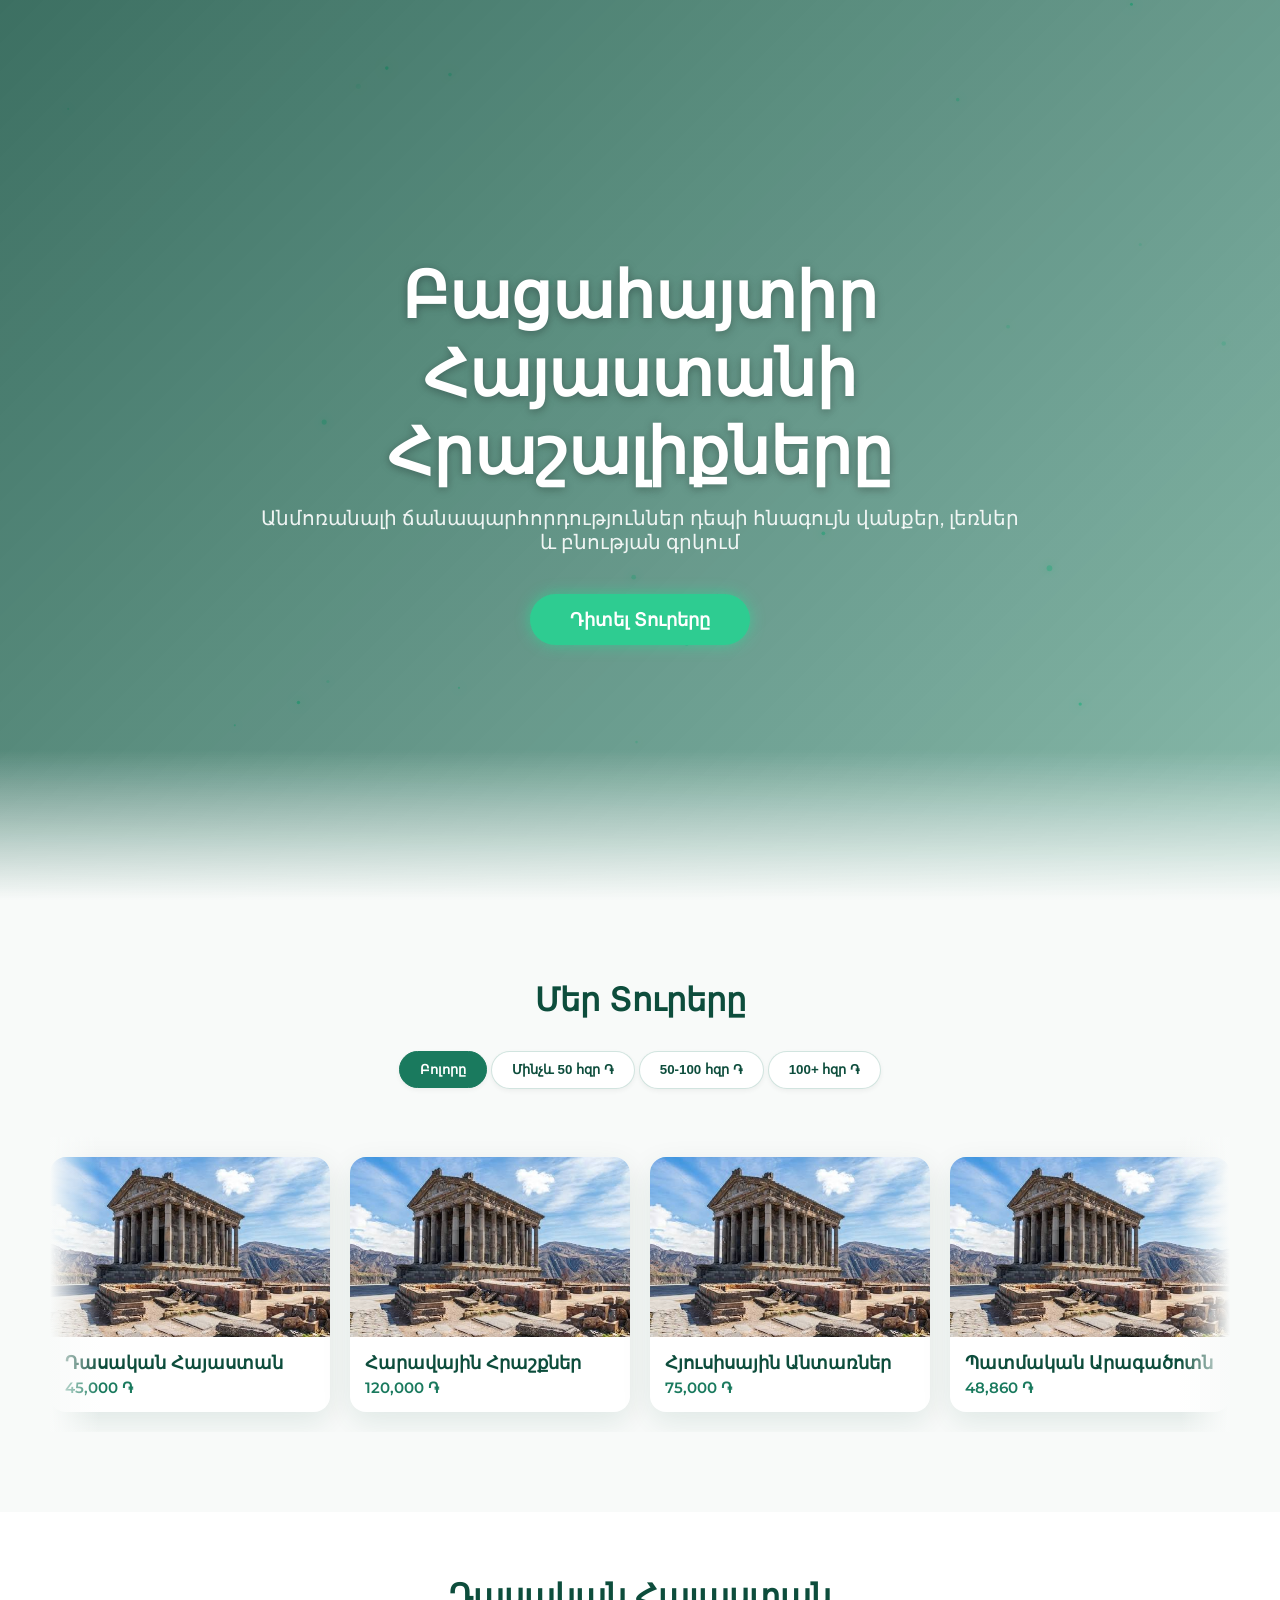
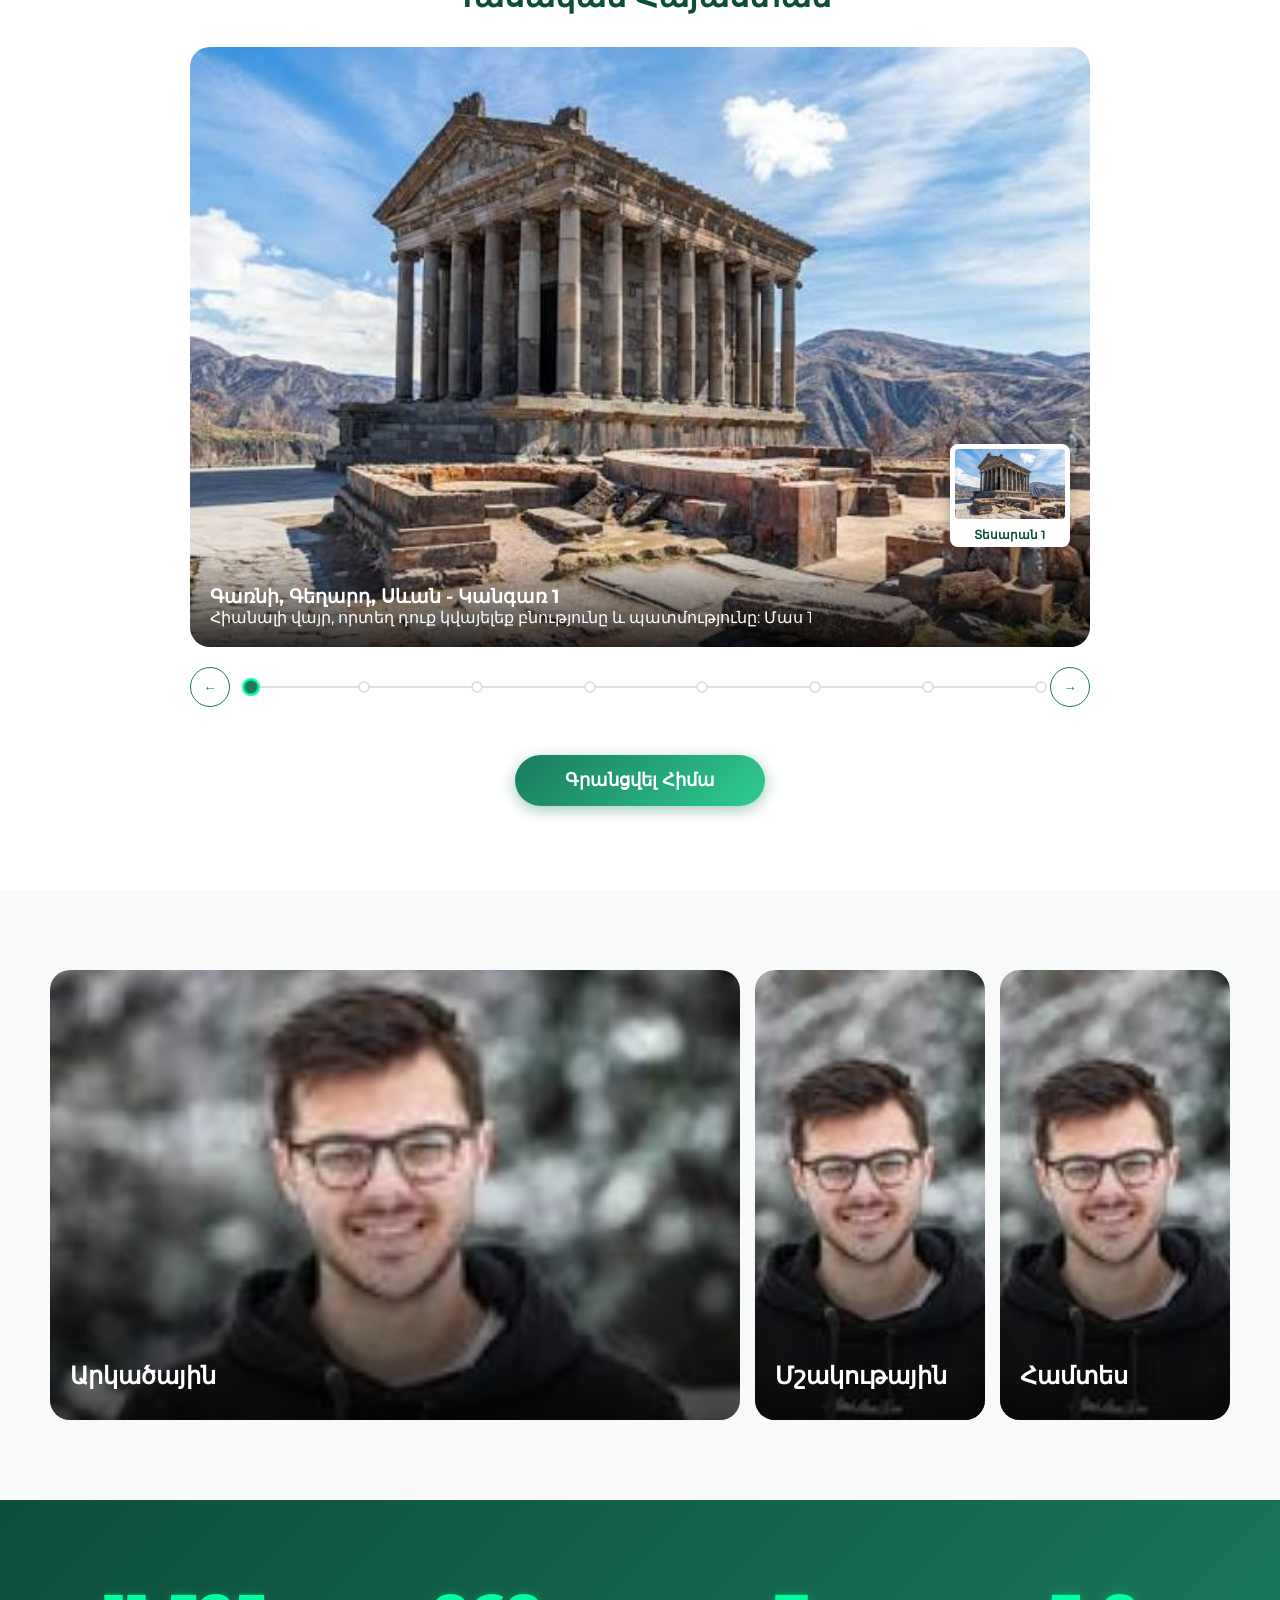
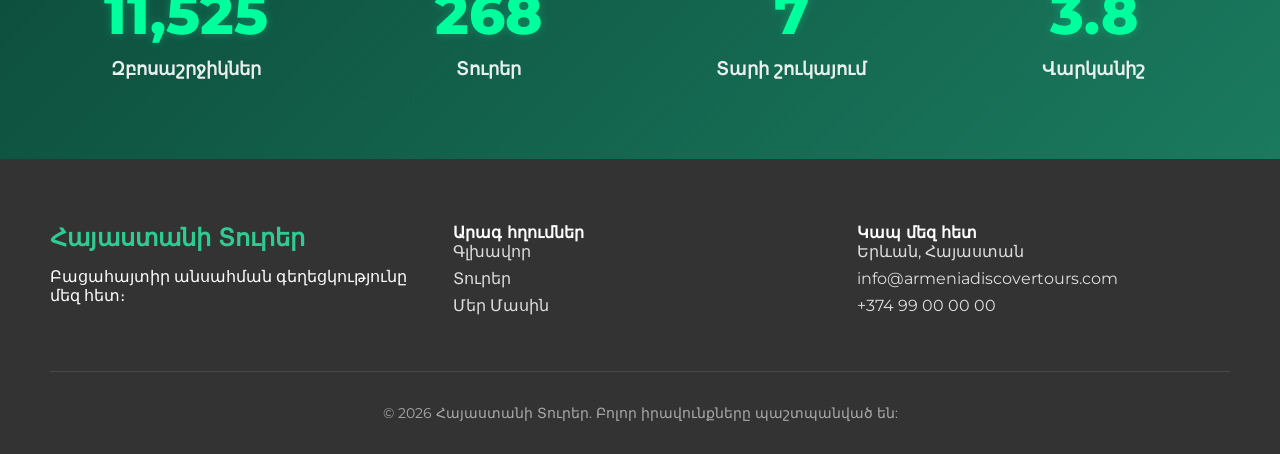
==== index.html @ be21fabe "initial project" ====
<!DOCTYPE html>
<html lang="hy">
<head>
    <meta charset="UTF-8">
    <meta name="viewport" content="width=device-width, initial-scale=1.0, maximum-scale=5.0">
    <title>Հայաստանի Տուրեր | Բացահայտիր Հայաստանը</title>
    <meta name="description" content="Լավագույն տուրերը Հայաստանում: Բացահայտեք պատմությունը, մշակույթը և բնությունը մեզ հետ:">
    <link rel="preconnect" href="https://fonts.googleapis.com">
    <link rel="preconnect" href="https://fonts.gstatic.com" crossorigin>
    <link href="https://fonts.googleapis.com/css2?family=Montserrat:wght@400;600;700;800&display=swap" rel="stylesheet">
    <link rel="stylesheet" href="style.css">
    <link rel="stylesheet" href="hero.css">
    <link rel="stylesheet" href="tours.css">
    <link rel="stylesheet" href="tour-details.css">
    <link rel="stylesheet" href="accordion.css">
    <link rel="stylesheet" href="achievements.css">
    <link rel="stylesheet" href="footer.css">
</head>
<body>
    <!-- Глобальный эффект частиц -->
    <canvas id="particles-canvas"></canvas>

    <!-- РАЗДЕЛ 1: Герой (Hero) -->
    <header class="hero" id="hero">
        <div class="hero-bg" style="background-image: url('https://images.unsplash.com/photo-1613328400494-b1eb21ab7911?q=80&w=2000&auto=format&fit=crop');"></div>
        <div class="hero-overlay"></div>
        <div class="hero-content">
            <h1 class="hero-title">Բացահայտիր Հայաստանի Հրաշալիքները</h1>
            <p class="hero-subtitle">Անմոռանալի ճանապարհորդություններ դեպի հնագույն վանքեր, լեռներ և բնության գրկում</p>
            <button class="cta-button">Դիտել Տուրերը</button>
        </div>
        <div class="hero-fade-bottom"></div>
    </header>

    <!-- РАЗДЕЛ 2: Карусель туров -->
    <section class="tours-section" id="tours-carousel">
        <div class="container">
            <h2 class="section-title">Մեր Տուրերը</h2>
            
            <!-- Фильтры -->
            <div class="filters-panel">
                <div class="filter-group" id="filter-price">
                    <button class="filter-chip active" data-filter="all">Բոլորը</button>
                    <button class="filter-chip" data-filter="low">Մինչև 50 հզր ֏</button>
                    <button class="filter-chip" data-filter="mid">50-100 հզր ֏</button>
                    <button class="filter-chip" data-filter="high">100+ հզր ֏</button>
                </div>
            </div>

            <!-- Карусель -->
            <div class="carousel-container">
                <div class="carousel-track" id="carousel-track">
                    <!-- Карточки будут добавлены через JS -->
                </div>
            </div>
        </div>
    </section>

    <!-- РАЗДЕЛ 3: Детали выбранного тура (Интерактивный маршрут) -->
    <section class="tour-details-section" id="tour-details">
        <div class="container">
            <h2 class="section-title" id="details-tour-title">Ընտրեք տուր</h2>
            <p class="details-placeholder">Ընտրեք որևէ տուր վերևի ցուցակից, որպեսզի տեսնեք դրա մանրամասները և երթուղին:</p>
            
            <div class="route-display">
                <!-- Большое изображение текущей точки -->
                <div class="route-image-container">
                    <img id="route-main-image" src="https://images.unsplash.com/photo-1470071459604-3b5ec3a7fe05?q=80&w=2000&auto=format&fit=crop" alt="Route Point">
                    <div class="route-info-overlay">
                        <h3 id="route-point-title">Ընտրեք տուր</h3>
                        <p id="route-point-desc">Տեսեք երթուղու մանրամասները ` ընտրությանց հետո:</p>
                    </div>
                    <!-- Миниатюра (опционально) -->
                    <div class="route-thumbnail" id="route-thumbnail" style="opacity: 0; pointer-events: none;">
                        <img id="route-thumb-img" src="" alt="Landmark">
                        <span id="route-thumb-title">Անվանում</span>
                    </div>
                </div>

                <!-- Управление и прогресс маршрута -->
                <div class="route-controls">
                    <button class="route-btn" id="route-prev" aria-label="Նախորդ">←</button>
                    
                    <div class="route-timeline" id="route-timeline">
                        <!-- Линия маршрута с точками будет сгенерирована через JS -->
                    </div>

                    <button class="route-btn" id="route-next" aria-label="Հաջորդ">→</button>
                </div>
            </div>

            <!-- Кнопка "Записаться" -->
            <div class="booking-container">
                <button class="booking-btn" id="booking-btn">Գրանցվել Հիմա</button>
                <div class="booking-options" id="booking-options">
                    <a href="#" class="social-btn telegram" id="btn-telegram" target="_blank" rel="noopener">Telegram</a>
                    <a href="#" class="social-btn whatsapp" id="btn-whatsapp" target="_blank" rel="noopener">WhatsApp</a>
                    <!-- Instagram just opens profile -->
                    <a href="https://instagram.com/armenia_tours_demo" class="social-btn instagram" id="btn-instagram" target="_blank" rel="noopener">Instagram</a>
                </div>
            </div>
        </div>
    </section>

    <!-- РАЗДЕЛ 4: Три вертикальные карточки -->
    <section class="vertical-cards-section">
        <div class="container">
           
            <div class="accordion-container">
                <div class="accordion-card active">
                    <div class="card-bg-1" ></div>
                    <div class="card-overlay"></div>
                    <div class="card-content">
                        <h3>Արկածային</h3>
                    </div>
                </div>
                <div class="accordion-card">
                    <div class="card-bg-2"  ></div>
                    <div class="card-overlay"></div>
                    <div class="card-content">
                        <h3>Մշակութային</h3>
                    </div>
                </div>
                <div class="accordion-card">
                    <div class="card-bg-3" ></div>
                    <div class="card-overlay"></div>
                    <div class="card-content">
                        <h3>Համտես</h3>
                    </div>
                </div>
            </div>
        </div>
    </section>

    <!-- РАЗДЕЛ 5: Достижения -->
    <section class="achievements-section" id="achievements">
        <div class="container">
            <div class="stats-grid">
                <div class="stat-item">
                    <div class="stat-number" data-target="15000">0</div>
                    <div class="stat-label">Զբոսաշրջիկներ</div>
                </div>
                <div class="stat-item">
                    <div class="stat-number" data-target="350">0</div>
                    <div class="stat-label">Տուրեր</div>
                </div>
                <div class="stat-item">
                    <div class="stat-number" data-target="10">0</div>
                    <div class="stat-label">Տարի շուկայում</div>
                </div>
                <div class="stat-item">
                    <div class="stat-number" data-target="5" data-decimal="1">0.0</div>
                    <div class="stat-label">Վարկանիշ</div>
                </div>
            </div>
        </div>
    </section>

    <!-- РАЗДЕЛ 6: Футер -->
    <footer class="footer">
        <div class="container">
            <div class="footer-content">
                <div class="footer-brand">
                    <h3>Հայաստանի Տուրեր</h3>
                    <p>Բացահայտիր անսահման գեղեցկությունը մեզ հետ։</p>
                </div>
                <div class="footer-links">
                    <h4>Արագ հղումներ</h4>
                    <ul>
                        <li><a href="#hero">Գլխավոր</a></li>
                        <li><a href="#tours-carousel">Տուրեր</a></li>
                        <li><a href="#achievements">Մեր Մասին</a></li>
                    </ul>
                </div>
                <div class="footer-contacts">
                    <h4>Կապ մեզ հետ</h4>
                    <p>Երևան, Հայաստան</p>
                    <p>info@armeniadiscovertours.com</p>
                    <p>+374 99 00 00 00</p>
                </div>
            </div>
            <div class="footer-bottom">
                <p>&copy; 2026 Հայաստանի Տուրեր. Բոլոր իրավունքները պաշտպանված են:</p>
            </div>
        </div>
    </footer>

    <!-- Скрипты -->
    <script src="particles.js"></script>
    <script type="module" src="main.js"></script>
</body>
</html>
---- style.css ----
﻿:root {
    --emerald-dark: #0d4d3c;
    --emerald-mid: #1a7a5e;
    --emerald-light: #2ecc91;
    --neon-green: #00ff9d;
    --text-main: #333333;
    --text-light: #ffffff;
    --bg-light: #f8faf9;
    --card-shadow: 0 10px 30px rgba(13, 77, 60, 0.1);
    --transition-smooth: 0.4s cubic-bezier(0.25, 1, 0.5, 1);
}

* {
    margin: 0;
    padding: 0;
    box-sizing: border-box;
}

html {
    scroll-behavior: smooth;
    font-size: 16px;
}

body {
    font-family: 'Montserrat', sans-serif;
    color: var(--text-main);
    background-color: var(--bg-light);
    overflow-x: hidden;
    position: relative;
}

#particles-canvas {
    position: fixed;
    top: 0;
    left: 0;
    width: 100vw;
    height: 100vh;
    z-index: 1;
    pointer-events: none;
}

.container {
    max-width: 1200px;
    margin: 0 auto;
    padding: 0 10px;
    position: relative;
    z-index: 2;
}

.section-title {
    font-size: 2rem;
    font-weight: 800;
    color: var(--emerald-dark);
    margin-bottom: 2rem;
    text-align: center;
}

@media (max-width: 768px) {
    html {
        font-size: 15px;
    }
}
---- hero.css ----
.hero {
    position: relative;
    height: 100vh;
    display: flex;
    align-items: center;
    justify-content: center;
    text-align: center;
    color: var(--text-light);
    overflow: hidden;
    z-index: 2;
}

.hero-bg {
    position: absolute;
    top: 0; left: 0; right: 0; bottom: 0;
    background-size: cover;
    background-position: center;
    z-index: -2;
    transform: scale(1.05);
}

.hero-overlay {
    position: absolute;
    top: 0; left: 0; right: 0; bottom: 0;
    background: linear-gradient(135deg, rgba(13, 77, 60, 0.8) 0%, rgba(26, 122, 94, 0.5) 100%);
    z-index: -1;
}

.hero-content {
    max-width: 800px;
    padding: 0 20px;
    z-index: 1;
}

.hero-title {
    font-size: clamp(2.5rem, 5vw, 4rem);
    font-weight: 800;
    margin-bottom: 1rem;
    text-shadow: 0 2px 10px rgba(0,0,0,0.3);
}

.hero-subtitle {
    font-size: clamp(1rem, 2vw, 1.25rem);
    margin-bottom: 2.5rem;
    font-weight: 400;
    opacity: 0.9;
}

.cta-button {
    background: var(--emerald-light);
    color: #fff;
    border: none;
    padding: 15px 40px;
    font-size: 1.1rem;
    font-weight: 700;
    border-radius: 30px;
    cursor: pointer;
    box-shadow: 0 0 15px rgba(0, 255, 157, 0.4);
    transition: var(--transition-smooth);
    font-family: inherit;
}

.cta-button:hover {
    transform: translateY(-3px);
    box-shadow: 0 0 25px rgba(0, 255, 157, 0.6);
    background: var(--neon-green);
    color: var(--emerald-dark);
}

.hero-fade-bottom {
    position: absolute;
    bottom: 0; left: 0; right: 0;
    height: 150px;
    background: linear-gradient(to top, var(--bg-light) 0%, transparent 100%);
    z-index: 0;
}

@media (max-width: 768px) {
    .hero-title {
        font-size: 2.2rem;
    }
}
---- tours.css ----
.tours-section {
    padding: 5rem 0;
    background: var(--bg-light);
    position: relative;
    z-index: 2;
}

.filters-panel {
    display: flex;
    justify-content: center;
    margin-bottom: 3rem;
    flex-wrap: wrap;
    gap: 10px;
}

.filter-chip {
    padding: 10px 20px;
    background: #fff;
    border: 1px solid rgba(26, 122, 94, 0.2);
    border-radius: 25px;
    color: var(--emerald-dark);
    font-weight: 600;
    cursor: pointer;
    transition: var(--transition-smooth);
    box-shadow: 0 2px 5px rgba(0,0,0,0.05);
}

.filter-chip.active,
.filter-chip:hover {
    background: var(--emerald-mid);
    color: #fff;
    border-color: var(--emerald-mid);
}

.carousel-container {
    width: 100%;
    overflow: hidden;
    padding: 20px 0;
    position: relative;
}

.carousel-container::before,
.carousel-container::after {
    content: '';
    position: absolute;
    top: 0; bottom: 0;
    width: 50px;
    z-index: 2;
    pointer-events: none;
}

.carousel-container::before {
    left: 0;
    background: linear-gradient(to right, var(--bg-light) 0%, transparent 100%);
}

.carousel-container::after {
    right: 0;
    background: linear-gradient(to left, var(--bg-light) 0%, transparent 100%);
}

.carousel-track {
    display: flex;
    gap: 20px;
    will-change: transform;
}

.tour-card {
    flex: 0 0 280px;
    background: #fff;
    border-radius: 16px;
    overflow: hidden;
    cursor: pointer;
    transition: var(--transition-smooth);
    box-shadow: var(--card-shadow);
    transform: translateY(0);
}

.tour-card:hover {
    transform: translateY(-8px);
}

.tour-card-img {
    height: 180px;
    background-size: cover;
    background-position: center;
}

.tour-card-content {
    padding: 15px;
}

.tour-card-title {
    font-size: 1.1rem;
    font-weight: 700;
    color: var(--emerald-dark);
    margin-bottom: 5px;
}

.tour-card-price {
    color: var(--emerald-mid);
    font-weight: 600;
    font-size: 0.95rem;
}
---- tour-details.css ----
.tour-details-section {
    padding: 4rem 0;
    background: #fff;
    position: relative;
    z-index: 2;
}

.tour-details-empty {
    padding: 4rem 0;
    text-align: center;
    color: var(--emerald-dark);
}

.details-placeholder {
    font-size: 1.05rem;
    opacity: 0.85;
    max-width: 650px;
    margin: 0 auto;
    line-height: 1.8;
}

.close-details-btn {
    position: absolute;
    top: 20px;
    right: 20px;
    background: rgba(0,0,0,0.05);
    border: none;
    width: 40px; height: 40px;
    border-radius: 50%;
    font-size: 1.2rem;
    cursor: pointer;
    transition: var(--transition-smooth);
    color: var(--emerald-dark);
    z-index: 10;
}

.close-details-btn:hover {
    background: rgba(0,0,0,0.1);
}

.route-display {
    max-width: 900px;
    margin: 0 auto;
    position: relative;
}

.route-image-container {
    position: relative;
    width: 100%;
    height: 600px;
    border-radius: 20px;
    overflow: hidden;
    background: #ddd;
    margin-bottom: 20px;
}

#route-main-image {
    width: 100%;
    height: 100%;
    object-fit: cover;
    transition: opacity 0.5s ease;
}

.route-info-overlay {
    position: absolute;
    bottom: 0; left: 0; right: 0;
    padding: 30px 20px 20px;
    background: linear-gradient(to top, rgba(0,0,0,0.8) 0%, transparent 100%);
    color: #fff;
}

.route-thumbnail {
    position: absolute;
    right: 20px; bottom: 100px;
    width: 120px;
    background: #fff;
    border-radius: 8px;
    padding: 5px;
    box-shadow: 0 5px 15px rgba(0,0,0,0.3);
    transition: opacity 0.5s ease;
}

.route-thumbnail img {
    width: 100%;
    height: 70px;
    object-fit: cover;
    border-radius: 4px;
    margin-bottom: 4px;
}

.route-thumbnail span {
    display: block;
    font-size: 0.75rem;
    color: var(--emerald-dark);
    font-weight: 600;
    text-align: center;
}

.route-controls {
    display: flex;
    align-items: center;
    gap: 15px;
    margin-top: 1rem;
}

.route-btn {
    width: 40px; height: 40px;
    border-radius: 50%;
    border: 1px solid var(--emerald-mid);
    background: #fff;
    color: var(--emerald-mid);
    cursor: pointer;
    transition: var(--transition-smooth);
    display: flex;
    align-items: center;
    justify-content: center;
    flex-shrink: 0;
}

.route-btn:hover {
    background: var(--emerald-mid);
    color: #fff;
}

.route-timeline {
    flex-grow: 1;
    position: relative;
    height: 40px;
    display: flex;
    align-items: center;
    justify-content: space-between;
}

.timeline-line {
    position: absolute;
    top: 50%; left: 0; right: 0;
    height: 2px;
    background: #e0e0e0;
    transform: translateY(-50%);
    z-index: 1;
}

.timeline-progress {
    position: absolute;
    top: 50%; left: 0;
    height: 2px;
    background: var(--emerald-mid);
    transform: translateY(-50%);
    z-index: 2;
    transition: width 0.3s ease;
    width: 0%;
}

.timeline-dot {
    position: relative;
    width: 12px; height: 12px;
    background: #fff;
    border: 2px solid #e0e0e0;
    border-radius: 50%;
    z-index: 3;
    cursor: pointer;
    transition: var(--transition-smooth);
}

.timeline-dot.active {
    border-color: var(--emerald-mid);
    background: var(--emerald-mid);
    transform: scale(1.3);
}

.timeline-dot-timer {
    position: absolute;
    top: -2px; left: -2px; right: -2px; bottom: -2px;
    border-radius: 50%;
    border: 2px solid var(--neon-green);
    opacity: 0;
    transform: scale(1.5);
    transition: opacity 0.2s;
}

.timeline-dot.active .timeline-dot-timer {
    opacity: 1;
}

.booking-container {
    margin-top: 3rem;
    text-align: center;
}

.booking-btn {
    background: linear-gradient(135deg, var(--emerald-mid), var(--emerald-light));
    color: #fff;
    border: none;
    padding: 15px 50px;
    font-size: 1.1rem;
    font-weight: 700;
    border-radius: 30px;
    cursor: pointer;
    box-shadow: 0 4px 15px rgba(26, 122, 94, 0.4);
    transition: transform 0.3s, box-shadow 0.3s;
}

.booking-btn:hover {
    transform: scale(1.05);
}

.booking-options {
    display: flex;
    justify-content: center;
    gap: 15px;
    margin-top: 20px;
    overflow: hidden;
    max-height: 0;
    opacity: 0;
    transition: max-height 0.5s ease, opacity 0.5s ease, margin-top 0.5s ease;
}

.booking-options.expanded {
    max-height: 100px;
    opacity: 1;
}

.social-btn {
    text-decoration: none;
    padding: 10px 20px;
    border-radius: 20px;
    color: #fff;
    font-weight: 600;
    font-size: 0.9rem;
    transition: transform 0.3s;
}

.social-btn:hover {
    transform: translateY(-3px);
}

.telegram { background: #0088cc; }
.whatsapp { background: #25D366; }
.instagram { background: #C13584; }

@media (max-width: 768px) {
    .route-image-container {
        height: 400px;
    }

    .timeline-dot {
        width: 8px;
        height: 8px;
    }
}
---- accordion.css ----
.vertical-cards-section {
    padding: 5rem 0;
    background: var(--bg-light);
    position: relative;
    z-index: 2;
}

.accordion-container {
    display: flex;
    height: 450px;
    gap: 15px;
}

.accordion-card {
    flex: 1;
    position: relative;
    border-radius: 20px;
    overflow: hidden;
    cursor: pointer;
    transition: flex 0.6s cubic-bezier(0.25, 1, 0.5, 1);
}

.accordion-card.active {
    flex: 3;
}

.card-bg-1,
.card-bg-2,
.card-bg-3 {
    position: absolute;
    top: 0; left: 0; right: 0; bottom: 0;
    background-size: cover;
    background-position: center;
    transition: transform 0.6s;
}

.card-bg-1 {
    background-image: url('download.jpg');
}

.card-bg-2 {
    background-image: url('download.jpg');
}

.card-bg-3 {
    background-image: url('download.jpg');
}

.accordion-card:hover .card-bg-1,
.accordion-card:hover .card-bg-2,
.accordion-card:hover .card-bg-3 {
    transform: scale(1.05);
}

.card-overlay {
    position: absolute;
    top: 0; left: 0; right: 0; bottom: 0;
    background: linear-gradient(to top, rgba(0,0,0,0.7) 0%, transparent 60%);
}

.card-content {
    position: absolute;
    bottom: 30px;
    left: 20px;
    color: #fff;
}

.card-content h3 {
    font-size: 1.5rem;
    margin: 0;
    white-space: nowrap;
}

@media (max-width: 768px) {
    .accordion-container {
        flex-direction: column;
        height: 600px;
    }

    .accordion-card {
        flex: 1;
        width: 100%;
    }
}
---- achievements.css ----
.achievements-section {
    padding: 5rem 0;
    background: linear-gradient(135deg, var(--emerald-dark) 0%, var(--emerald-mid) 100%);
    color: #fff;
    position: relative;
    z-index: 2;
}

.stats-grid {
    display: grid;
    grid-template-columns: repeat(auto-fit, minmax(200px, 1fr));
    gap: 30px;
    text-align: center;
}

.stat-number {
    font-size: 3.5rem;
    font-weight: 800;
    color: var(--neon-green);
    margin-bottom: 10px;
    text-shadow: 0 0 10px rgba(0,255,157,0.3);
}

.stat-label {
    font-size: 1.1rem;
    font-weight: 600;
    opacity: 0.9;
}

@media (max-width: 768px) {
    .stats-grid {
        grid-template-columns: 1fr 1fr;
    }
}
---- footer.css ----
.footer {
    background: var(--text-main);
    color: #fff;
    padding: 4rem 0 2rem;
    position: relative;
    z-index: 2;
}

.footer-content {
    display: grid;
    grid-template-columns: repeat(auto-fit, minmax(250px, 1fr));
    gap: 30px;
    margin-bottom: 3rem;
}

.footer-brand h3 {
    color: var(--emerald-light);
    font-size: 1.5rem;
    margin-bottom: 15px;
}

.footer-links ul {
    list-style: none;
}

.footer-links a {
    color: #ddd;
    text-decoration: none;
    transition: color 0.3s;
    display: inline-block;
    margin-bottom: 8px;
}

.footer-links a:hover {
    color: var(--neon-green);
}

.footer-contacts p {
    color: #ddd;
    margin-bottom: 8px;
}

.footer-bottom {
    text-align: center;
    padding-top: 2rem;
    border-top: 1px solid rgba(255,255,255,0.1);
    font-size: 0.9rem;
    color: #aaa;
}

@media (max-width: 768px) {
    .footer-content {
        grid-template-columns: 1fr;
    }
}
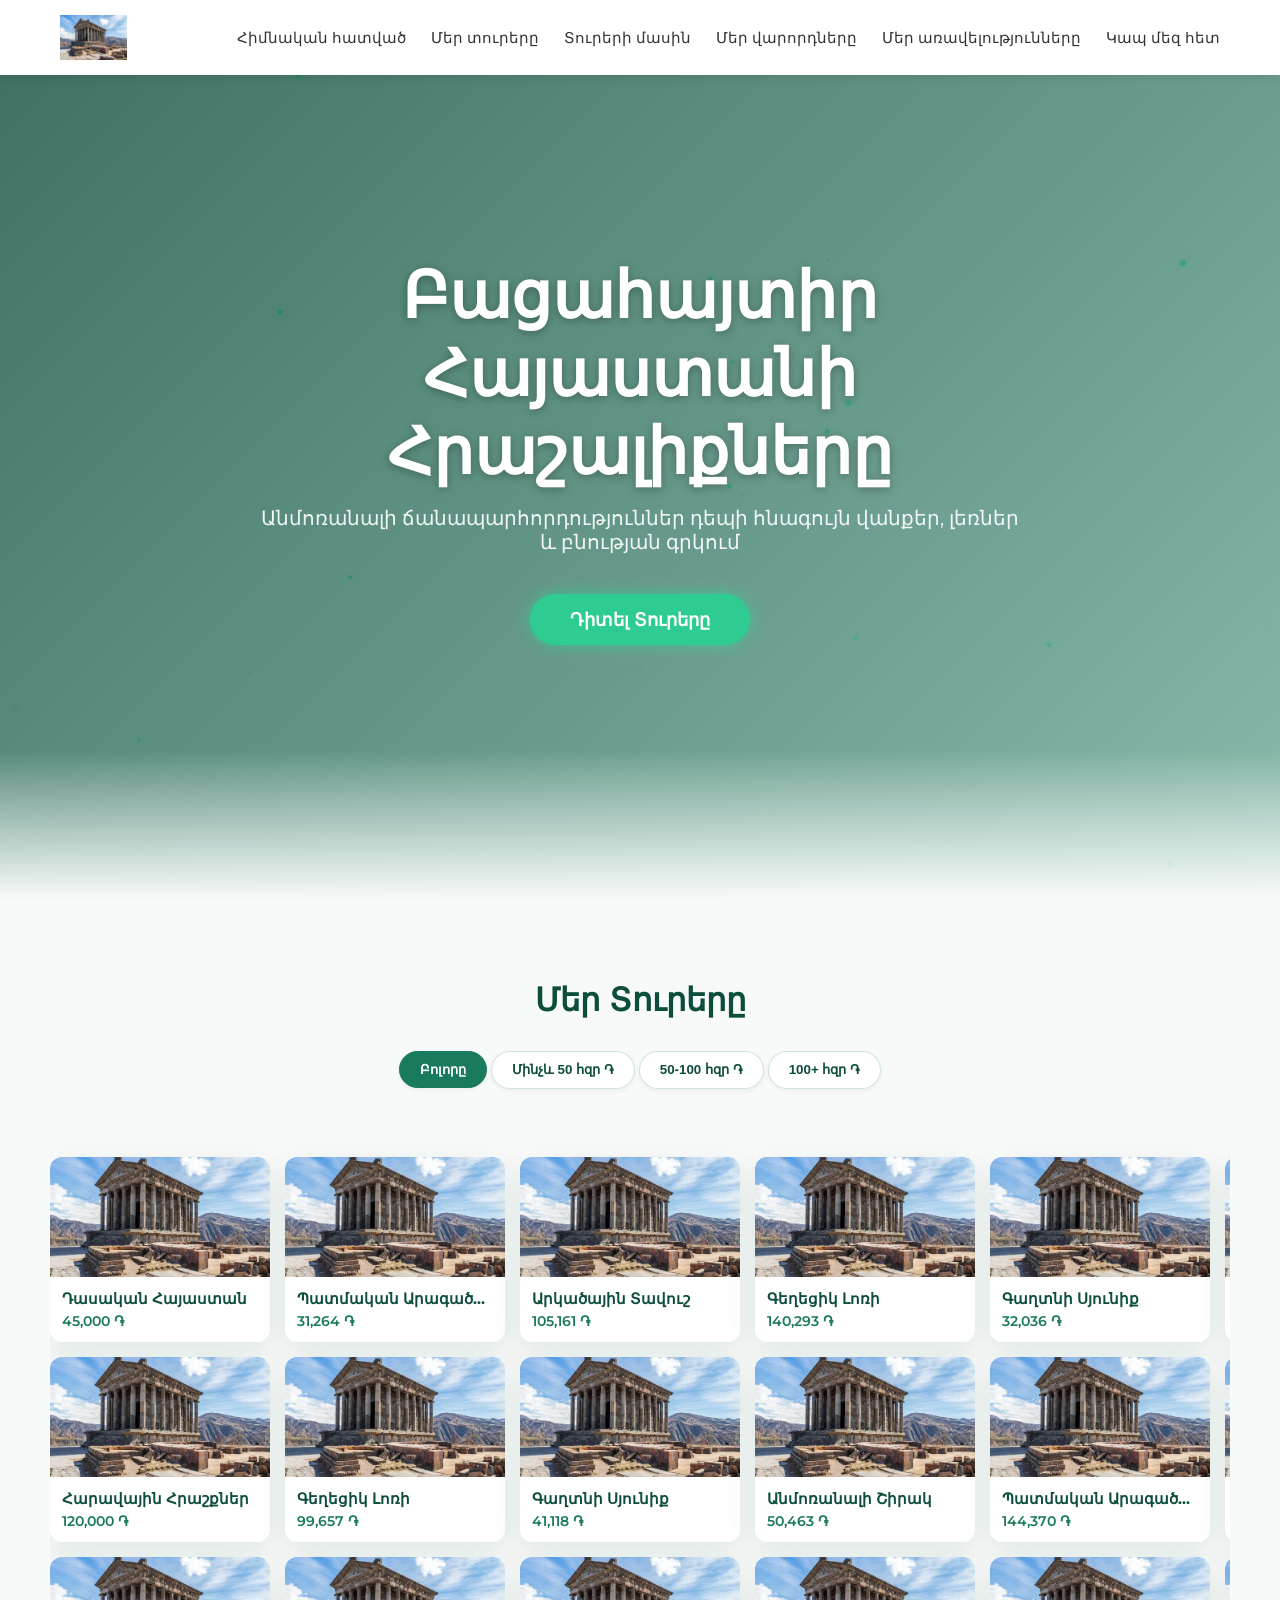
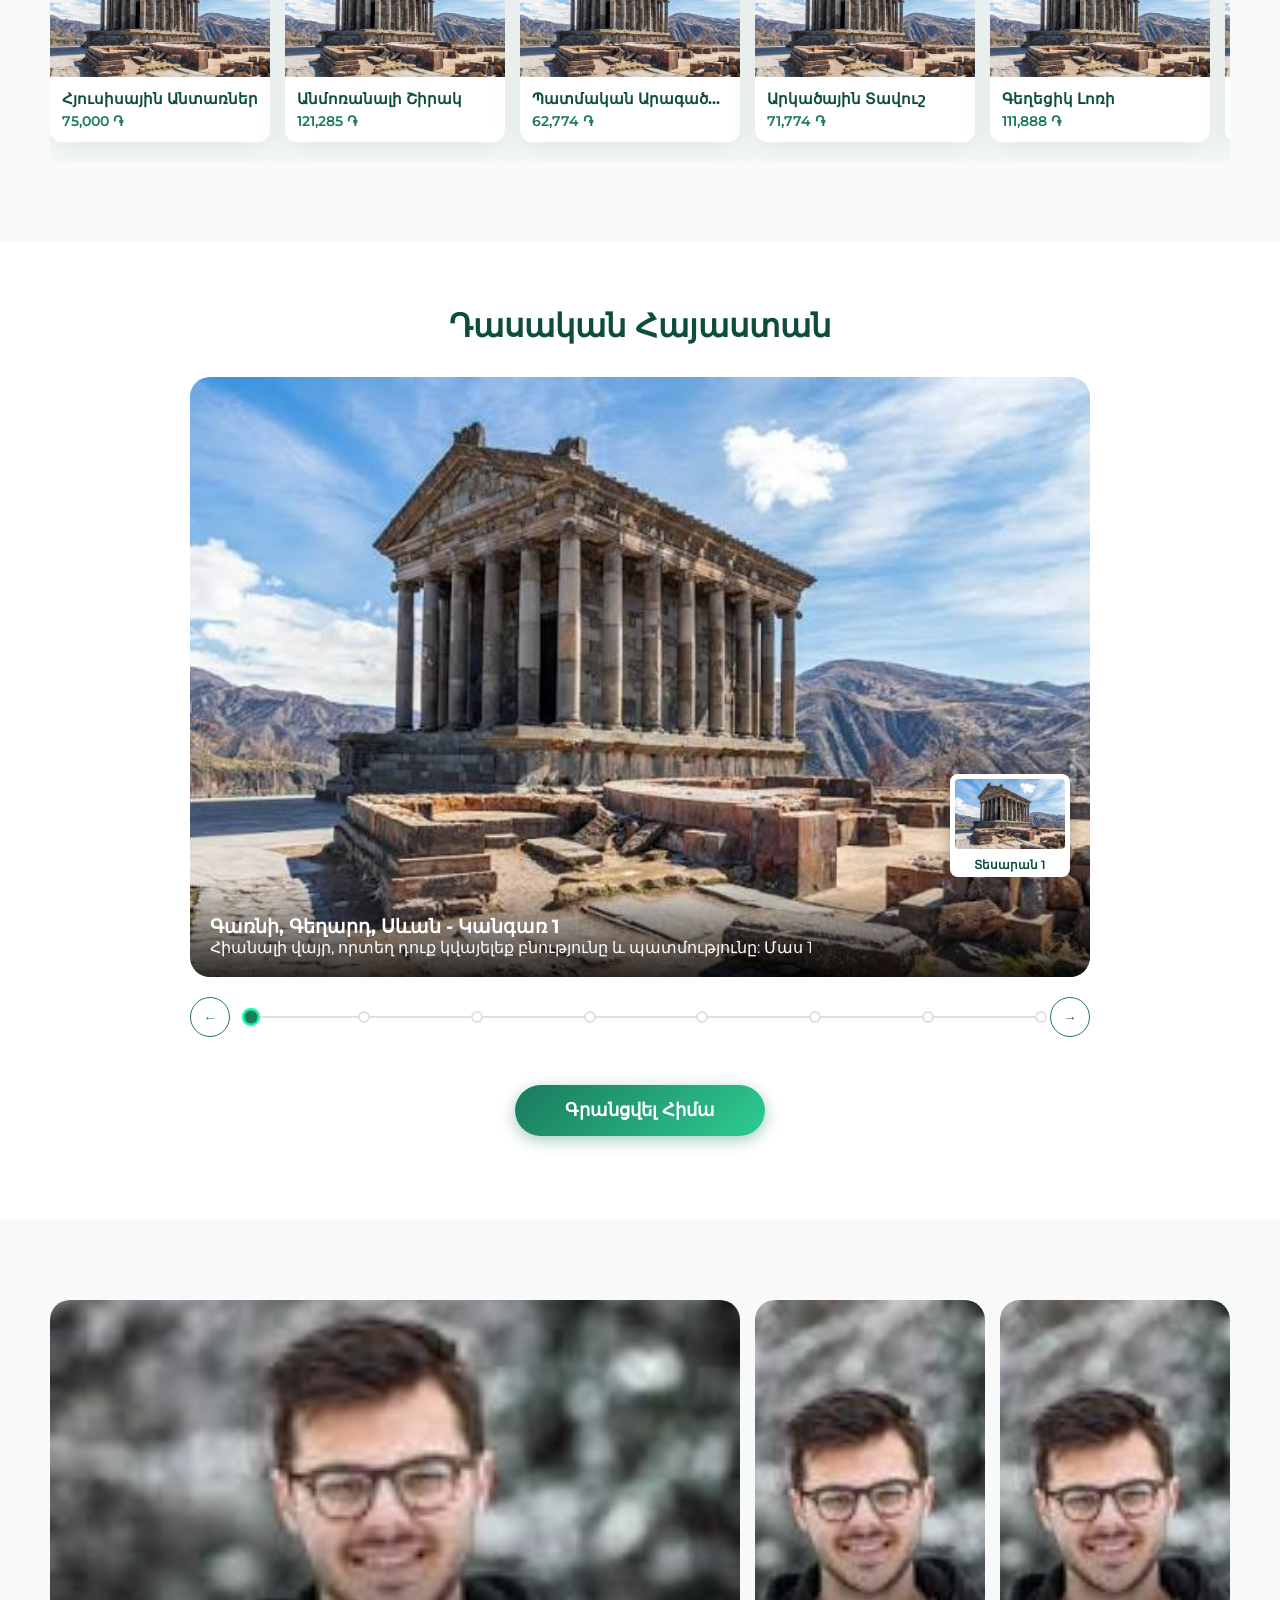
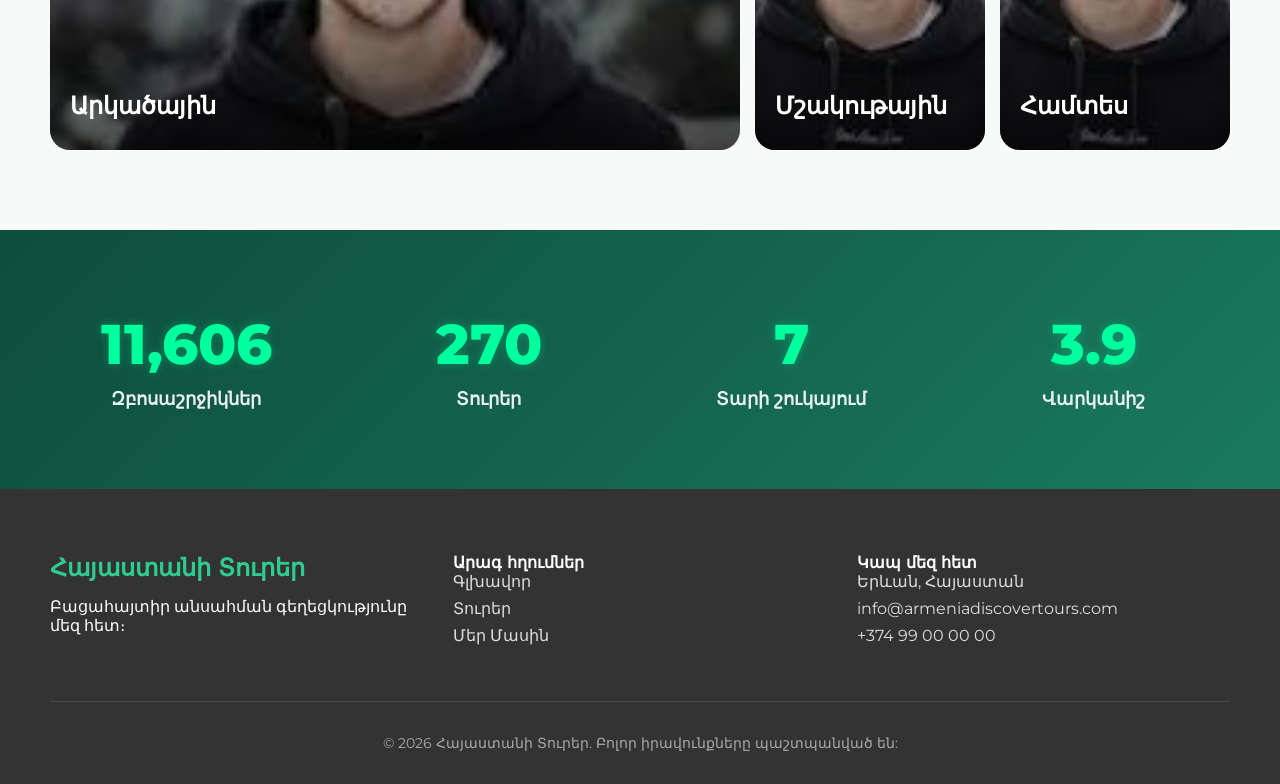
==== commit 871473ab: "Navbar added" ====
--- a/index.html
+++ b/index.html
@@ -1,10 +1,12 @@
 <!DOCTYPE html>
 <html lang="hy">
+
 <head>
     <meta charset="UTF-8">
     <meta name="viewport" content="width=device-width, initial-scale=1.0, maximum-scale=5.0">
     <title>Հայաստանի Տուրեր | Բացահայտիր Հայաստանը</title>
-    <meta name="description" content="Լավագույն տուրերը Հայաստանում: Բացահայտեք պատմությունը, մշակույթը և բնությունը մեզ հետ:">
+    <meta name="description"
+        content="Լավագույն տուրերը Հայաստանում: Բացահայտեք պատմությունը, մշակույթը և բնությունը մեզ հետ:">
     <link rel="preconnect" href="https://fonts.googleapis.com">
     <link rel="preconnect" href="https://fonts.gstatic.com" crossorigin>
     <link href="https://fonts.googleapis.com/css2?family=Montserrat:wght@400;600;700;800&display=swap" rel="stylesheet">
@@ -16,13 +18,46 @@
     <link rel="stylesheet" href="achievements.css">
     <link rel="stylesheet" href="footer.css">
 </head>
+
 <body>
     <!-- Глобальный эффект частиц -->
     <canvas id="particles-canvas"></canvas>
+    <!-- ================== ՊՐՈՖԵՍԻՈՆԱԼ ՆԱՎԲԱՐԻ ՍԿԻԶԲ ================== -->
+    <header class="main-header">
+        <nav class="navbar">
+            <!-- Ձախ կողմի լոգոն -->
+            <div class="nav-logo">
+                <a href="#">
+                    <img src="images.jpg" alt="Logo" class="logo-img">
+                </a>
+            </div>
+
+            <!-- Աջ կողմի մենյուն (Այստեղ ID-ները հարմարեցված են ձեր սեկցիաներին) -->
+            <ul class="nav-links">
+                <li><a href="#hero">Հիմնական հատված</a></li>
+                <li><a href="#tours-carousel">Մեր տուրերը</a></li>
+                <li><a href="#tour-details">Տուրերի մասին</a></li>
+                <li><a href="#drivers">Մեր վարորդները</a></li>
+                <li><a href="#achievements">Մեր առավելությունները</a></li>
+                <li><a href="#footer">Կապ մեզ հետ</a></li>
+            </ul>
+
+            <!-- Հեռախոսի Բուրգեր Մենյու -->
+            <div class="burger-menu" id="burger-toggle">
+                <span class="line"></span>
+                <span class="line"></span>
+                <span class="line"></span>
+            </div>
+        </nav>
+    </header>
+    <!-- ================== ՊՐՈՖԵՍԻՈՆԱԼ ՆԱՎԲԱՐԻ ՎԵՐՋ ================== -->
+
 
     <!-- РАЗДЕЛ 1: Герой (Hero) -->
     <header class="hero" id="hero">
-        <div class="hero-bg" style="background-image: url('https://images.unsplash.com/photo-1613328400494-b1eb21ab7911?q=80&w=2000&auto=format&fit=crop');"></div>
+        <div class="hero-bg"
+            style="background-image: url('https://images.unsplash.com/photo-1613328400494-b1eb21ab7911?q=80&w=2000&auto=format&fit=crop');">
+        </div>
         <div class="hero-overlay"></div>
         <div class="hero-content">
             <h1 class="hero-title">Բացահայտիր Հայաստանի Հրաշալիքները</h1>
@@ -36,7 +71,7 @@
     <section class="tours-section" id="tours-carousel">
         <div class="container">
             <h2 class="section-title">Մեր Տուրերը</h2>
-            
+
             <!-- Фильтры -->
             <div class="filters-panel">
                 <div class="filter-group" id="filter-price">
@@ -60,12 +95,15 @@
     <section class="tour-details-section" id="tour-details">
         <div class="container">
             <h2 class="section-title" id="details-tour-title">Ընտրեք տուր</h2>
-            <p class="details-placeholder">Ընտրեք որևէ տուր վերևի ցուցակից, որպեսզի տեսնեք դրա մանրամասները և երթուղին:</p>
-            
+            <p class="details-placeholder">Ընտրեք որևէ տուր վերևի ցուցակից, որպեսզի տեսնեք դրա մանրամասները և երթուղին:
+            </p>
+
             <div class="route-display">
                 <!-- Большое изображение текущей точки -->
                 <div class="route-image-container">
-                    <img id="route-main-image" src="https://images.unsplash.com/photo-1470071459604-3b5ec3a7fe05?q=80&w=2000&auto=format&fit=crop" alt="Route Point">
+                    <img id="route-main-image"
+                        src="https://images.unsplash.com/photo-1470071459604-3b5ec3a7fe05?q=80&w=2000&auto=format&fit=crop"
+                        alt="Route Point">
                     <div class="route-info-overlay">
                         <h3 id="route-point-title">Ընտրեք տուր</h3>
                         <p id="route-point-desc">Տեսեք երթուղու մանրամասները ` ընտրությանց հետո:</p>
@@ -80,7 +118,7 @@
                 <!-- Управление и прогресс маршрута -->
                 <div class="route-controls">
                     <button class="route-btn" id="route-prev" aria-label="Նախորդ">←</button>
-                    
+
                     <div class="route-timeline" id="route-timeline">
                         <!-- Линия маршрута с точками будет сгенерирована через JS -->
                     </div>
@@ -93,36 +131,39 @@
             <div class="booking-container">
                 <button class="booking-btn" id="booking-btn">Գրանցվել Հիմա</button>
                 <div class="booking-options" id="booking-options">
-                    <a href="#" class="social-btn telegram" id="btn-telegram" target="_blank" rel="noopener">Telegram</a>
-                    <a href="#" class="social-btn whatsapp" id="btn-whatsapp" target="_blank" rel="noopener">WhatsApp</a>
+                    <a href="#" class="social-btn telegram" id="btn-telegram" target="_blank"
+                        rel="noopener">Telegram</a>
+                    <a href="#" class="social-btn whatsapp" id="btn-whatsapp" target="_blank"
+                        rel="noopener">WhatsApp</a>
                     <!-- Instagram just opens profile -->
-                    <a href="https://instagram.com/armenia_tours_demo" class="social-btn instagram" id="btn-instagram" target="_blank" rel="noopener">Instagram</a>
+                    <a href="https://instagram.com/armenia_tours_demo" class="social-btn instagram" id="btn-instagram"
+                        target="_blank" rel="noopener">Instagram</a>
                 </div>
             </div>
         </div>
     </section>
 
     <!-- РАЗДЕЛ 4: Три вертикальные карточки -->
-    <section class="vertical-cards-section">
-        <div class="container">
-           
+    <section class="vertical-cards-section" id="drivers">
+        <div class="container">
+
             <div class="accordion-container">
                 <div class="accordion-card active">
-                    <div class="card-bg-1" ></div>
+                    <div class="card-bg-1"></div>
                     <div class="card-overlay"></div>
                     <div class="card-content">
                         <h3>Արկածային</h3>
                     </div>
                 </div>
                 <div class="accordion-card">
-                    <div class="card-bg-2"  ></div>
+                    <div class="card-bg-2"></div>
                     <div class="card-overlay"></div>
                     <div class="card-content">
                         <h3>Մշակութային</h3>
                     </div>
                 </div>
                 <div class="accordion-card">
-                    <div class="card-bg-3" ></div>
+                    <div class="card-bg-3"></div>
                     <div class="card-overlay"></div>
                     <div class="card-content">
                         <h3>Համտես</h3>
@@ -157,7 +198,7 @@
     </section>
 
     <!-- РАЗДЕЛ 6: Футер -->
-    <footer class="footer">
+    <footer class="footer" id="footer">
         <div class="container">
             <div class="footer-content">
                 <div class="footer-brand">
@@ -189,4 +230,5 @@
     <script src="particles.js"></script>
     <script type="module" src="main.js"></script>
 </body>
-</html>
+
+</html>
--- a/style.css
+++ b/style.css
@@ -55,8 +55,122 @@
     text-align: center;
 }
 
+/* ================== ՆԱՎԲԱՐԻ ՈՃԵՐ ================== */
+html {
+    scroll-behavior: smooth;
+    /* Ապահովում է էջի սահուն իջնելը սեկցիաների վրա սեղմելիս */
+}
+
+.main-header {
+    position: fixed;
+    top: 0;
+    left: 0;
+    width: 100%;
+    background-color: #ffffff;
+    box-shadow: 0 2px 10px rgba(0, 0, 0, 0.1);
+    z-index: 1000;
+}
+
+.navbar {
+    display: flex;
+    justify-content: space-between;
+    /* Լոգոն ձախում, հղումները` աջում */
+    align-items: center;
+    max-width: 1200px;
+    margin: 0 auto;
+    padding: 15px 20px;
+}
+
+.logo-img {
+    height: 45px;
+    width: auto;
+    display: block;
+}
+
+.nav-links {
+    display: flex;
+    list-style: none;
+    gap: 25px;
+}
+
+.nav-links a {
+    text-decoration: none;
+    color: #333333;
+    font-weight: 500;
+    font-size: 15px;
+    transition: color 0.3s ease;
+}
+
+.nav-links a:hover {
+    color: #007bff;
+    /* Մկնիկը վրան տանելիս կապույտ երանգ (կարող եք փոխել) */
+}
+
+.burger-menu {
+    display: none;
+    cursor: pointer;
+    flex-direction: column;
+    gap: 6px;
+}
+
+.burger-menu .line {
+    width: 28px;
+    height: 3px;
+    background-color: #333333;
+    border-radius: 2px;
+    transition: all 0.3s ease;
+}
+
+/* 📱 ԱԴԱՊՏԱՑԻԱ ՀԵՌԱԽՈՍՆԵՐԻ ՀԱՄԱՐ */
+@media screen and (max-width: 768px) {
+    .burger-menu {
+        display: flex;
+    }
+
+    .nav-links {
+        position: absolute;
+        top: 100%;
+        right: 20px;
+        background-color: #ffffff;
+        box-shadow: 0 4px 15px rgba(0, 0, 0, 0.15);
+        border-radius: 8px;
+        padding: 20px;
+        flex-direction: column;
+        /* Տարրերը դասավորվում են իրար տակ */
+        gap: 15px;
+        width: 240px;
+        text-align: left;
+
+        /* Թաքցնում ենք բացվելուց առաջ */
+        opacity: 0;
+        transform: translateY(-10px);
+        pointer-events: none;
+        transition: all 0.3s ease;
+    }
+
+    /* Ակտիվ վիճակում գեղեցիկ հայտնվելը */
+    .nav-links.is-active {
+        opacity: 1;
+        transform: translateY(0);
+        pointer-events: auto;
+    }
+
+    /* Բուրգերի անիմացիան (X-ի վերածվելը) */
+    .burger-menu.is-active .line:nth-child(1) {
+        transform: translateY(9px) rotate(45deg);
+    }
+
+    .burger-menu.is-active .line:nth-child(2) {
+        opacity: 0;
+    }
+
+    .burger-menu.is-active .line:nth-child(3) {
+        transform: translateY(-9px) rotate(-45deg);
+    }
+}
+
 @media (max-width: 768px) {
     html {
         font-size: 15px;
     }
-}
+}
--- a/tours.css
+++ b/tours.css
@@ -32,73 +32,101 @@
     border-color: var(--emerald-mid);
 }
 
+/* Контейнер карусели */
 .carousel-container {
     width: 100%;
-    overflow: hidden;
+    overflow: hidden; /* Скрываем всё, что вылазит за края экрана */
     padding: 20px 0;
     position: relative;
 }
 
+/* Оставляем градиенты по бокам, чтобы карточки красиво появлялись из пустоты */
 .carousel-container::before,
 .carousel-container::after {
     content: '';
     position: absolute;
     top: 0; bottom: 0;
-    width: 50px;
+    width: 60px;
     z-index: 2;
     pointer-events: none;
 }
-
 .carousel-container::before {
     left: 0;
-    background: linear-gradient(to right, var(--bg-light) 0%, transparent 100%);
+    /* background: linear-gradient(to right, var(--bg-light) 0%, transparent 100%); */
+}
+.carousel-container::after {
+    right: 0;
+    /* background: linear-gradient(to left, var(--bg-light) 0%, transparent 100%); */
 }
 
-.carousel-container::after {
-    right: 0;
-    background: linear-gradient(to left, var(--bg-light) 0%, transparent 100%);
+/* Настраиваем трек */
+.carousel-track {
+    display: grid;
+    grid-template-rows: repeat(3, auto); /* Строго 3 ряда */
+    grid-auto-flow: column; /* Элементы строятся колонками (вправо) */
+    gap: 15px; /* Отступ между карточками */
+    width: max-content; /* Трек растягивается на всю длину всех карточек */
+    
+    /* ЗАПУСК БЕСКОНЕЧНОГО ДВИЖЕНИЯ */
+    /* 40s - скорость. linear - равномерно. infinite - бесконечно */
+    animation: marquee-scroll 40s linear infinite; 
 }
 
-.carousel-track {
-    display: flex;
-    gap: 20px;
-    will-change: transform;
+/* Остановка при наведении (удобно, чтобы успеть кликнуть) */
+.carousel-track:hover {
+    animation-play-state: paused;
 }
 
+/* Сама анимация скролла */
+@keyframes marquee-scroll {
+    0% {
+        transform: translateX(0);
+    }
+    100% {
+        /* Сдвигаем ровно на 50% (то есть на длину одного оригинального списка) */
+        transform: translateX(-50%);
+    }
+}
+
+/* Внешний вид карточки */
 .tour-card {
-    flex: 0 0 280px;
+    width: 220px; /* Фиксируем ширину карточки, чтобы сетка не прыгала */
     background: #fff;
-    border-radius: 16px;
+    border-radius: 12px;
     overflow: hidden;
     cursor: pointer;
-    transition: var(--transition-smooth);
+    transition: transform 0.3s var(--ease-sm);
     box-shadow: var(--card-shadow);
-    transform: translateY(0);
 }
 
 .tour-card:hover {
-    transform: translateY(-8px);
+    /* Чтобы карточка не ломала сетку при увеличении, делаем scale */
+    transform: scale(1.03); 
 }
 
+/* Уменьшенные внутренности карточки */
 .tour-card-img {
-    height: 180px;
+    height: 120px;
     background-size: cover;
     background-position: center;
 }
 
 .tour-card-content {
-    padding: 15px;
+    padding: 12px;
 }
 
 .tour-card-title {
-    font-size: 1.1rem;
+    font-size: 0.95rem;
     font-weight: 700;
     color: var(--emerald-dark);
     margin-bottom: 5px;
+    white-space: nowrap;
+    overflow: hidden;
+    text-overflow: ellipsis;
 }
 
 .tour-card-price {
     color: var(--emerald-mid);
     font-weight: 600;
-    font-size: 0.95rem;
-}
+    font-size: 0.85rem;
+}
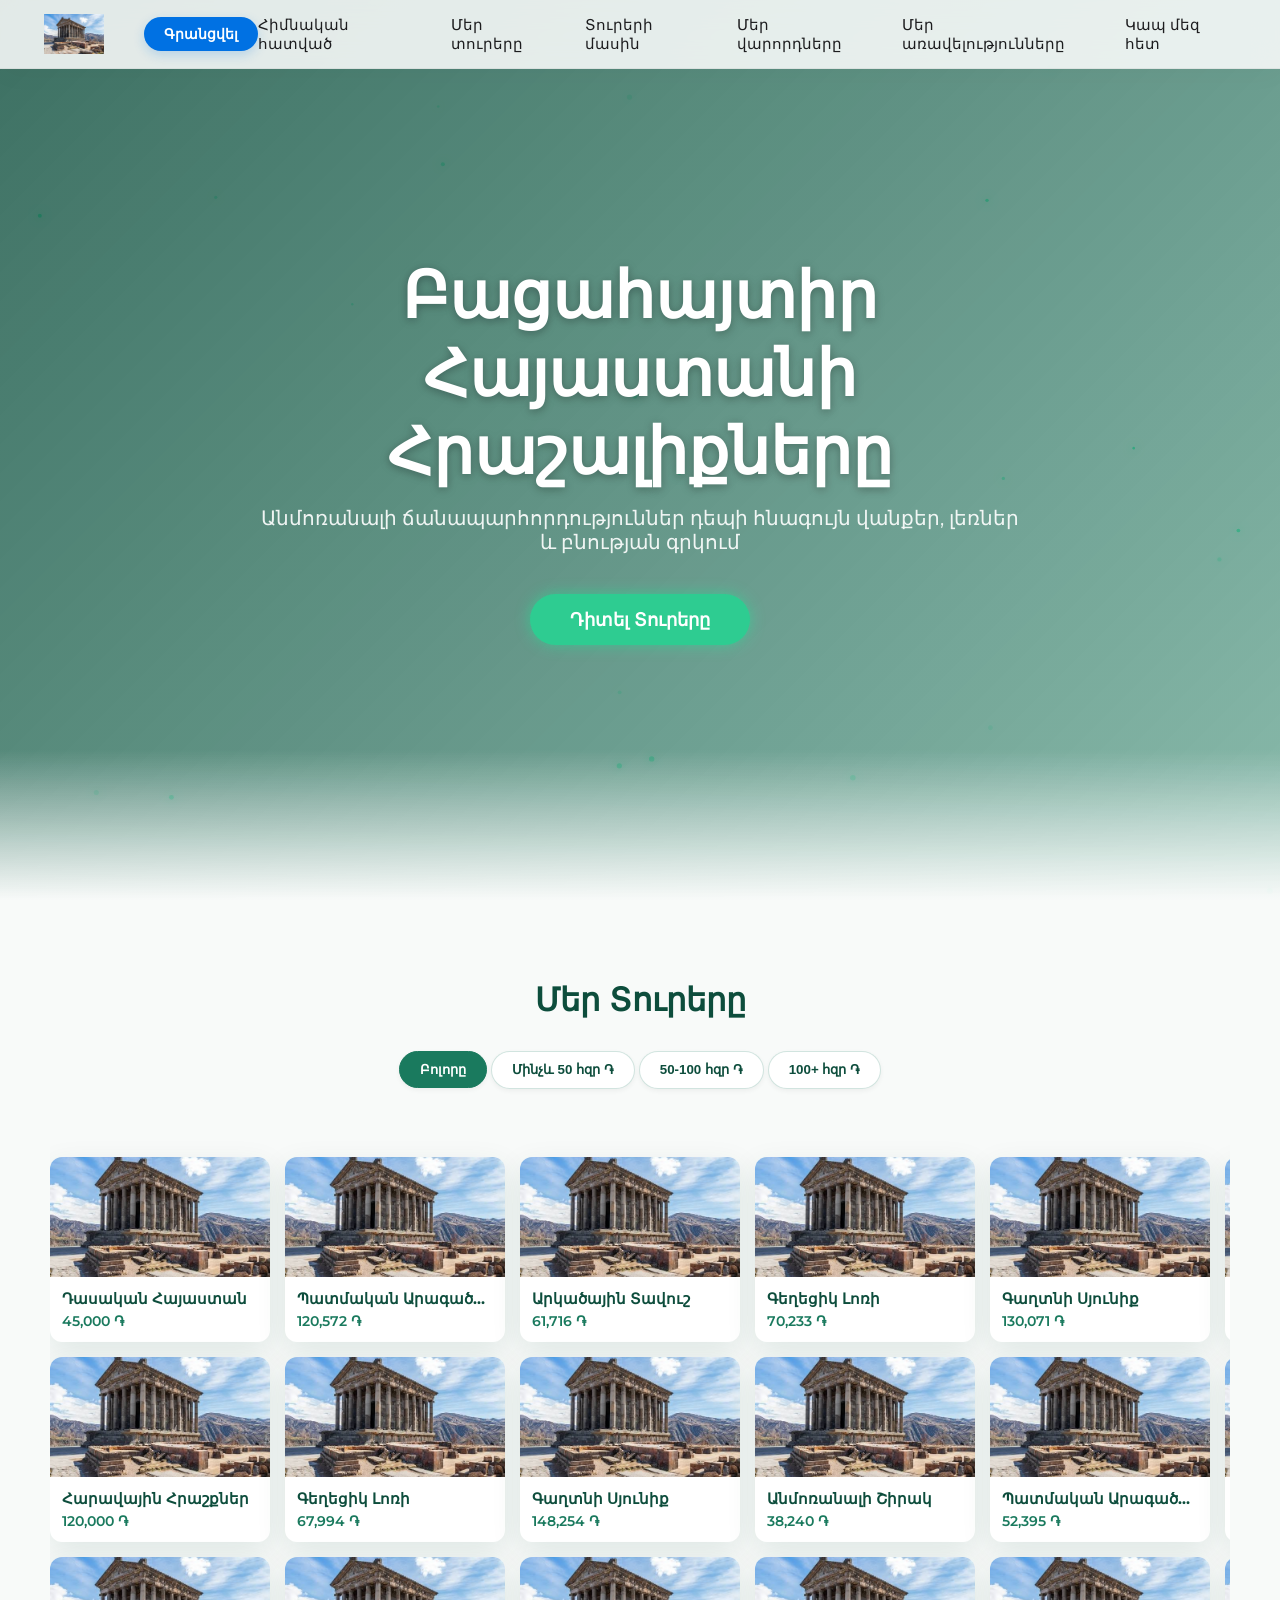
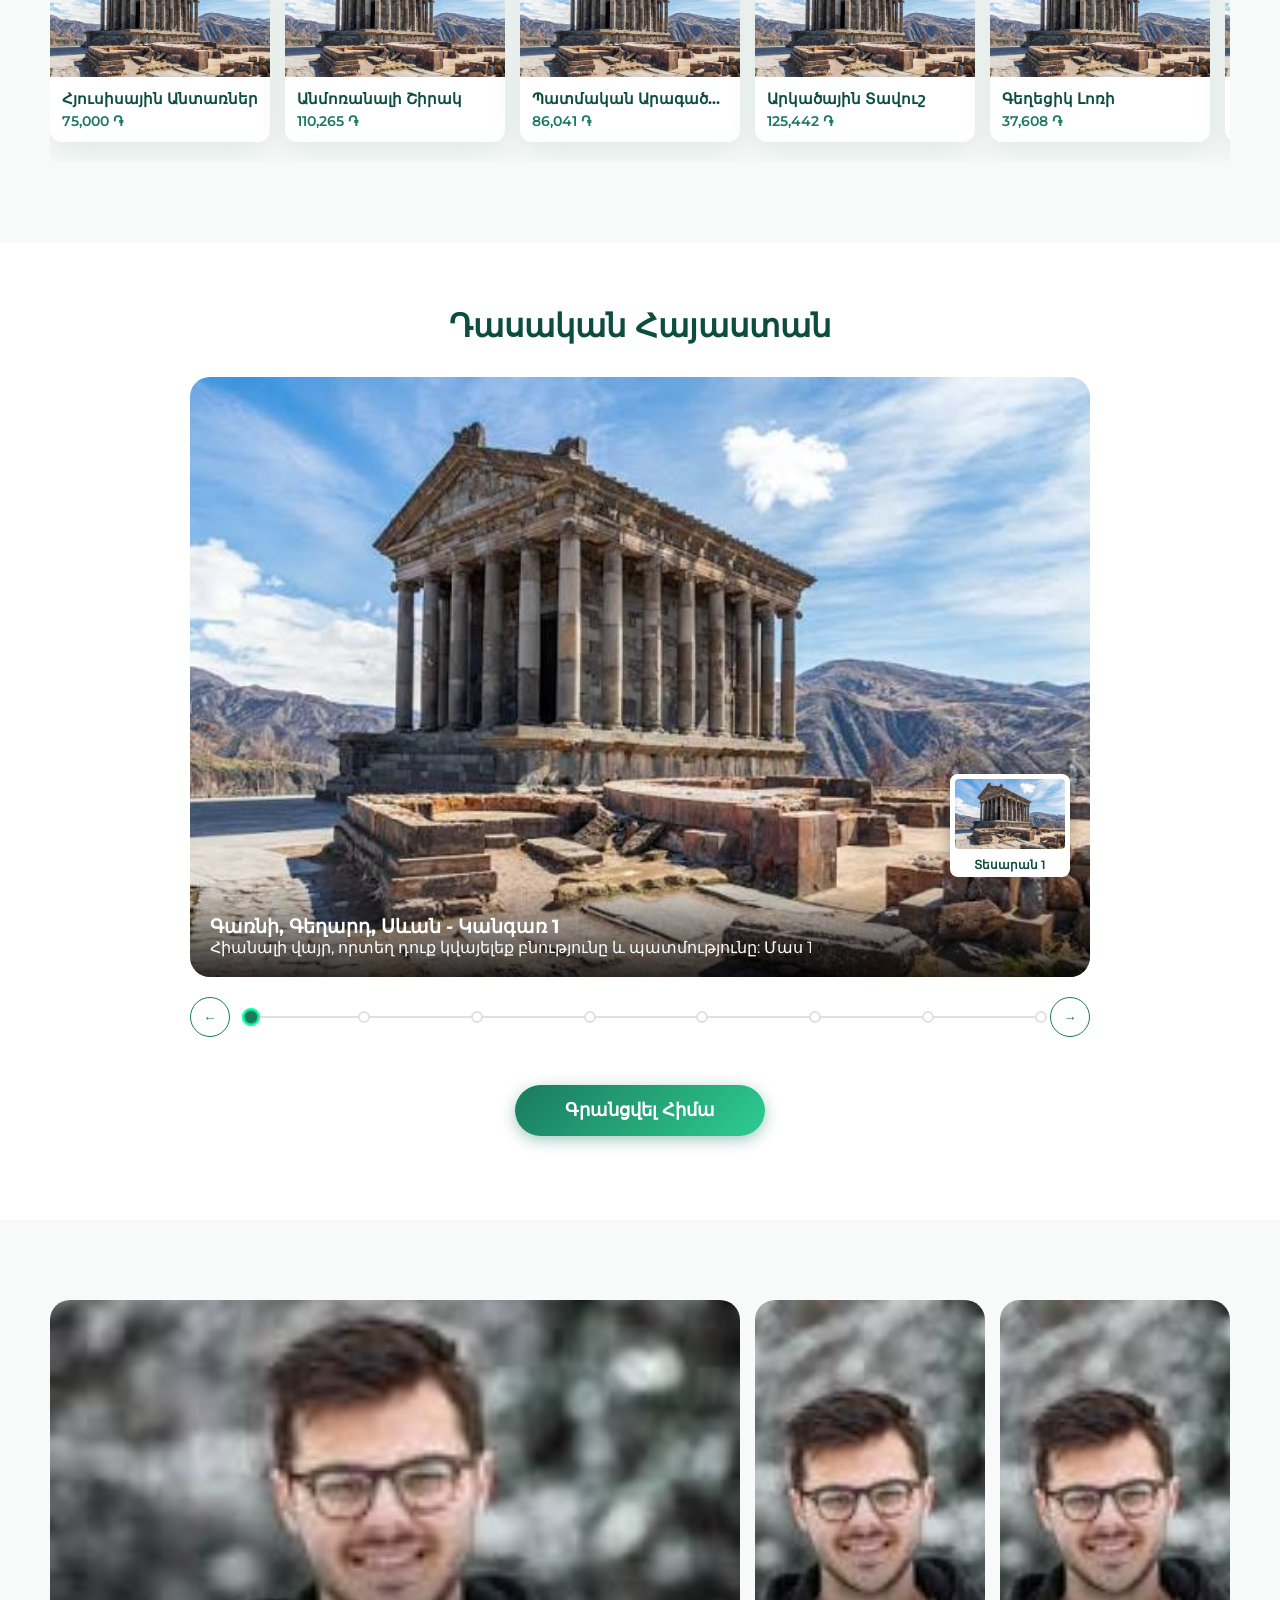
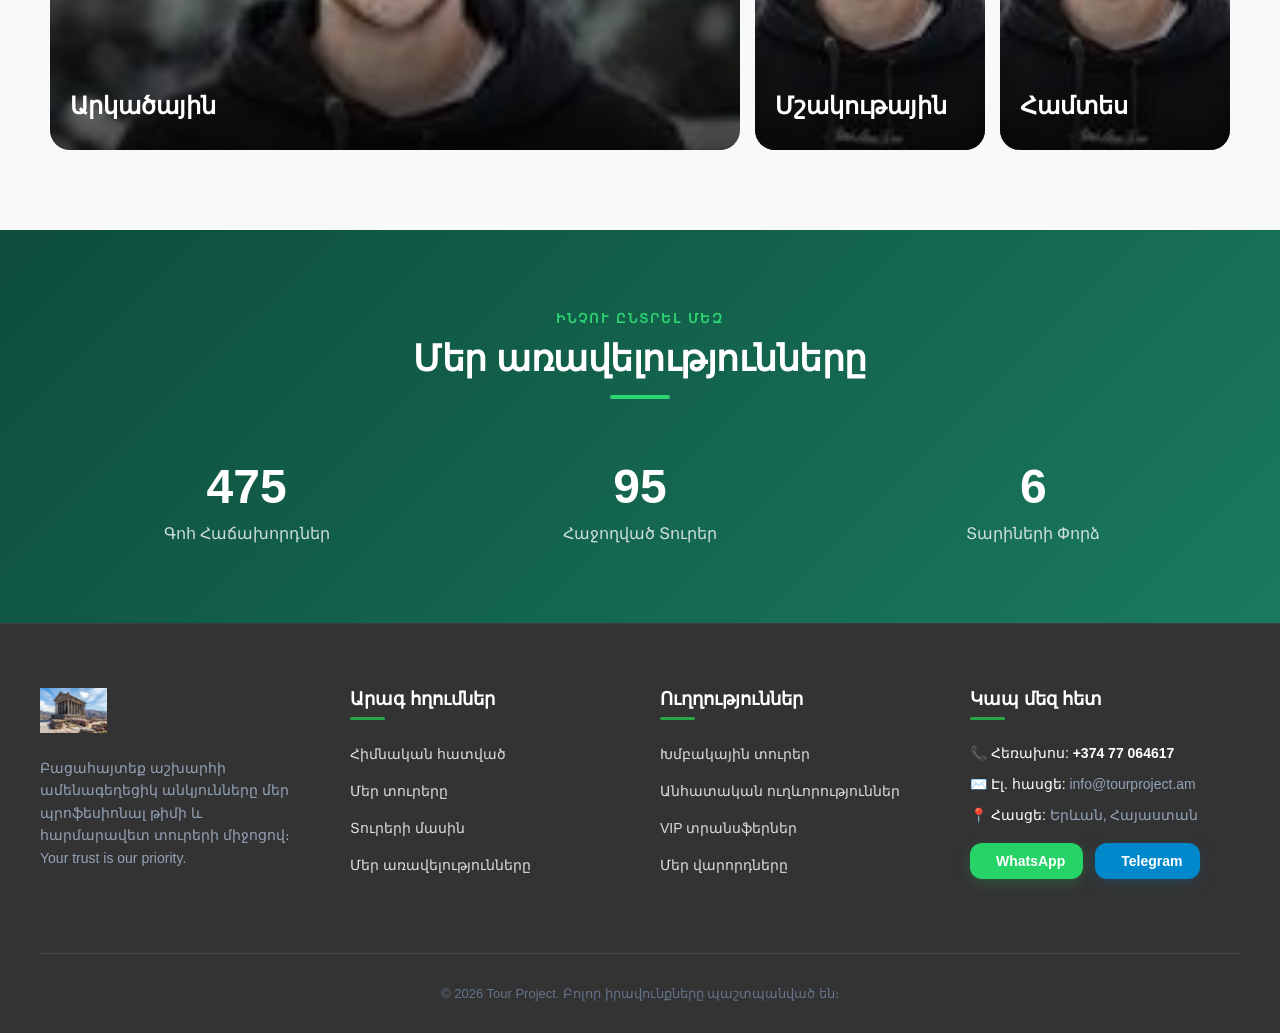
==== commit fa5159a1: "About us, footer update" ====
--- a/index.html
+++ b/index.html
@@ -17,6 +17,9 @@
     <link rel="stylesheet" href="accordion.css">
     <link rel="stylesheet" href="achievements.css">
     <link rel="stylesheet" href="footer.css">
+    <!-- Միացնում ենք Font Awesome պատկերակների գրադարանը լոգոների համար -->
+    <link rel="stylesheet" href="https://cloudflare.com">
+
 </head>
 
 <body>
@@ -32,7 +35,12 @@
                 </a>
             </div>
 
-            <!-- Աջ կողմի մենյուն (Այստեղ ID-ները հարմարեցված են ձեր սեկցիաներին) -->
+            <!-- ՄԵՋՏԵՂԻ ՀԱՏՎԱԾ: Գրանցման կոճակ (երևում է համակարգչի և հեռախոսի վրա) -->
+            <div class="nav-auth">
+                <a href="#register" class="btn-register">Գրանցվել</a>
+            </div>
+
+            <!-- Աջ կողմի մենյուն -->
             <ul class="nav-links">
                 <li><a href="#hero">Հիմնական հատված</a></li>
                 <li><a href="#tours-carousel">Մեր տուրերը</a></li>
@@ -42,7 +50,7 @@
                 <li><a href="#footer">Կապ մեզ հետ</a></li>
             </ul>
 
-            <!-- Հեռախոսի Բուրգեր Մենյու -->
+            <!-- Հեռախոսի Բուրգեր Մենյու (3 գծիկներով) -->
             <div class="burger-menu" id="burger-toggle">
                 <span class="line"></span>
                 <span class="line"></span>
@@ -175,54 +183,90 @@
 
     <!-- РАЗДЕЛ 5: Достижения -->
     <section class="achievements-section" id="achievements">
-        <div class="container">
-            <div class="stats-grid">
-                <div class="stat-item">
-                    <div class="stat-number" data-target="15000">0</div>
-                    <div class="stat-label">Զբոսաշրջիկներ</div>
-                </div>
-                <div class="stat-item">
-                    <div class="stat-number" data-target="350">0</div>
-                    <div class="stat-label">Տուրեր</div>
-                </div>
-                <div class="stat-item">
-                    <div class="stat-number" data-target="10">0</div>
-                    <div class="stat-label">Տարի շուկայում</div>
-                </div>
-                <div class="stat-item">
-                    <div class="stat-number" data-target="5" data-decimal="1">0.0</div>
-                    <div class="stat-label">Վարկանիշ</div>
-                </div>
-            </div>
-        </div>
-    </section>
-
-    <!-- РАЗДЕЛ 6: Футер -->
+
+        <!-- ԺԱՄԱՆԱԿԱԿԻՑ ՎԵՐՆԱԳԻՐ (Ավելացրեք սա թվերից վերև) -->
+        <div class="section-header">
+            <span class="subtitle">Ինչու ընտրել մեզ</span>
+            <h2 class="main-title">Մեր առավելությունները</h2>
+            <div class="title-devider"></div>
+        </div>
+
+        <!-- Ձեր թվերի բլոկի օրինակը (կառուցվածքը թողեք ձերը, միայն ստուգեք data-target-ը) -->
+        <div class="achievements-container">
+            <div class="achievement-card">
+                <span class="counter" data-target="1500">0</span>
+                <p>Գոհ Հաճախորդներ</p>
+            </div>
+            <div class="achievement-card">
+                <span class="counter" data-target="250">0</span>
+                <p>Հաջողված Տուրեր</p>
+            </div>
+            <div class="achievement-card">
+                <span class="counter" data-target="15">0</span>
+                <p>Տարիների Փորձ</p>
+            </div>
+        </div>
+    </section>
+
+
+    <!-- РАЗДЕЛ 6: Футер (Կապ մեզ հետ) -->
     <footer class="footer" id="footer">
-        <div class="container">
-            <div class="footer-content">
-                <div class="footer-brand">
-                    <h3>Հայաստանի Տուրեր</h3>
-                    <p>Բացահայտիր անսահման գեղեցկությունը մեզ հետ։</p>
-                </div>
-                <div class="footer-links">
-                    <h4>Արագ հղումներ</h4>
-                    <ul>
-                        <li><a href="#hero">Գլխավոր</a></li>
-                        <li><a href="#tours-carousel">Տուրեր</a></li>
-                        <li><a href="#achievements">Մեր Մասին</a></li>
-                    </ul>
-                </div>
-                <div class="footer-contacts">
-                    <h4>Կապ մեզ հետ</h4>
-                    <p>Երևան, Հայաստան</p>
-                    <p>info@armeniadiscovertours.com</p>
-                    <p>+374 99 00 00 00</p>
-                </div>
-            </div>
-            <div class="footer-bottom">
-                <p>&copy; 2026 Հայաստանի Տուրեր. Բոլոր իրավունքները պաշտպանված են:</p>
-            </div>
+        <div class="footer-container">
+
+            <!-- Սյունակ 1: Լոգո և Նկարագրություն -->
+            <div class="footer-column footer-about">
+                <img src="images.jpg" alt="Logo" class="footer-logo">
+                <p>Բացահայտեք աշխարհի ամենագեղեցիկ անկյունները մեր պրոֆեսիոնալ թիմի և հարմարավետ տուրերի միջոցով։ Your
+                    trust is our priority.</p>
+            </div>
+
+            <!-- Սյունակ 2: Արագ Հղումներ -->
+            <div class="footer-column">
+                <h3>Արագ հղումներ</h3>
+                <ul class="footer-links">
+                    <li><a href="#hero">Հիմնական հատված</a></li>
+                    <li><a href="#tours-carousel">Մեր տուրերը</a></li>
+                    <li><a href="#tour-details">Տուրերի մասին</a></li>
+                    <li><a href="#achievements">Մեր առավելությունները</a></li>
+                </ul>
+            </div>
+
+            <!-- Սյունակ 3: Ուղղություններ -->
+            <div class="footer-column">
+                <h3>Ուղղություններ</h3>
+                <ul class="footer-links">
+                    <li><a href="#tours-carousel">Խմբակային տուրեր</a></li>
+                    <li><a href="#tours-carousel">Անհատական ուղևորություններ</a></li>
+                    <li><a href="#tours-carousel">VIP տրանսֆերներ</a></li>
+                    <li><a href="#drivers">Մեր վարորդները</a></li>
+                </ul>
+            </div>
+
+            <!-- Սյունակ 4: Կապ և Ինտերակտիվ Չատեր -->
+            <div class="footer-column footer-contact">
+                <h3>Կապ մեզ հետ</h3>
+                <p class="phone-display">📞 <span>Հեռախոս:</span> <a href="tel:+37477064617">+374 77 064617</a></p>
+                <p>✉️ <span>Էլ. հասցե:</span> info@tourproject.am</p>
+                <p>📍 <span>Հասցե:</span> Երևան, Հայաստան</p>
+
+                <!-- ԳԵՂԵՑԻԿ ԼՈԳՈՆԵՐԸ ԻՍԿԱԿԱՆ ՉԱՏԵՐԻ ՀՂՈՒՄՆԵՐՈՎ -->
+                <div class="chat-actions">
+                    <!-- WhatsApp Չատի Հղում -->
+                    <a href="https://wa.me" target="_blank" class="chat-btn whatsapp" aria-label="Write on WhatsApp">
+                        <i class="fab fa-whatsapp"></i> WhatsApp
+                    </a>
+                    <!-- Telegram Չատի Հղում -->
+                    <a href="https://t.me" target="_blank" class="chat-btn telegram" aria-label="Write on Telegram">
+                        <i class="fab fa-telegram-plane"></i> Telegram
+                    </a>
+                </div>
+            </div>
+
+        </div>
+
+        <!-- Հեղինակային իրավունքներ -->
+        <div class="footer-bottom">
+            <p>&copy; 2026 Tour Project. Բոլոր իրավունքները պաշտպանված են։</p>
         </div>
     </footer>
 
--- a/style.css
+++ b/style.css
@@ -55,10 +55,19 @@
     text-align: center;
 }
 
-/* ================== ՆԱՎԲԱՐԻ ՈՃԵՐ ================== */
+/* ================== ՊՐՈՖԵՍԻՈՆԱԼ ԺԱՄԱՆԱԿԱԿԻՑ ՆԱՎԲԱՐ ================== */
+:root {
+    --nav-bg: rgba(255, 255, 255, 0.85);
+    --nav-blur: 12px;
+    --text-color: #1d1d1f;
+    --accent-color: #0071e3;
+    /* Կապույտ շեշտադրում (կարող եք փոխել ձեր կայքի հիմնական գույնով) */
+    --transition-smooth: all 0.3s cubic-bezier(0.25, 0.8, 0.25, 1);
+}
+
 html {
     scroll-behavior: smooth;
-    /* Ապահովում է էջի սահուն իջնելը սեկցիաների վրա սեղմելիս */
+    scroll-padding-top: 80px;
 }
 
 .main-header {
@@ -66,108 +75,551 @@
     top: 0;
     left: 0;
     width: 100%;
-    background-color: #ffffff;
-    box-shadow: 0 2px 10px rgba(0, 0, 0, 0.1);
-    z-index: 1000;
+    background-color: var(--nav-bg);
+    backdrop-filter: blur(var(--nav-blur));
+    -webkit-backdrop-filter: blur(var(--nav-blur));
+    box-shadow: 0 4px 30px rgba(0, 0, 0, 0.03);
+    border-bottom: 1px solid rgba(0, 0, 0, 0.05);
+    z-index: 9999;
 }
 
 .navbar {
     display: flex;
     justify-content: space-between;
-    /* Լոգոն ձախում, հղումները` աջում */
     align-items: center;
-    max-width: 1200px;
+    max-width: 1240px;
     margin: 0 auto;
-    padding: 15px 20px;
+    padding: 14px 24px;
 }
 
 .logo-img {
-    height: 45px;
+    height: 40px;
     width: auto;
     display: block;
-}
-
+    transition: transform 0.3s ease;
+}
+
+/* ԳՐԱՆՑՎԵԼՈՒ ԿՈՃԱԿԻ ՈՃԵՐԸ (ՄԵՋՏԵՂՈՒՄ) */
+.nav-auth {
+    margin-right: auto;
+    /* Այս տողը կոճակը հրում է դեպի ձախ՝ լոգոյի մոտ, իսկ մենյուն մնում է աջում */
+    margin-left: 40px;
+    /* Տարածություն լոգոյից */
+}
+
+.btn-register {
+    display: inline-block;
+    background-color: var(--accent-color);
+    /* Կիրառվում է ձեր կայքի մյուս կոճակների գույնը */
+    color: #ffffff;
+    text-decoration: none;
+    padding: 8px 20px;
+    border-radius: 20px;
+    /* Կլորացված ժամանակակից կոճակ */
+    font-size: 14px;
+    font-weight: 600;
+    transition: var(--transition-smooth);
+    box-shadow: 0 4px 12px rgba(0, 113, 227, 0.2);
+}
+
+.btn-register:hover {
+    transform: translateY(-2px);
+    box-shadow: 0 6px 20px rgba(0, 113, 227, 0.3);
+    opacity: 0.9;
+}
+
+/* Մենյուի հղումները (Desktop) */
 .nav-links {
     display: flex;
     list-style: none;
-    gap: 25px;
+    gap: 28px;
 }
 
 .nav-links a {
     text-decoration: none;
-    color: #333333;
+    color: var(--text-color);
     font-weight: 500;
     font-size: 15px;
-    transition: color 0.3s ease;
+    position: relative;
+    padding: 4px 0;
+    transition: var(--transition-smooth);
+}
+
+.nav-links a::after {
+    content: '';
+    position: absolute;
+    bottom: 0;
+    left: 0;
+    width: 0;
+    height: 2px;
+    background-color: var(--accent-color);
+    transition: var(--transition-smooth);
 }
 
 .nav-links a:hover {
-    color: #007bff;
-    /* Մկնիկը վրան տանելիս կապույտ երանգ (կարող եք փոխել) */
-}
-
+    color: var(--accent-color);
+}
+
+.nav-links a:hover::after {
+    width: 100%;
+}
+
+/* Բուրգեր կոճակ */
 .burger-menu {
     display: none;
     cursor: pointer;
     flex-direction: column;
     gap: 6px;
+    padding: 6px;
+    z-index: 10001;
+    /* Որպեսզի միշտ լինի ամենավերևում */
 }
 
 .burger-menu .line {
-    width: 28px;
+    width: 24px;
+    height: 2px;
+    background-color: var(--text-color);
+    border-radius: 4px;
+    transition: var(--transition-smooth);
+}
+
+/* ================== 5-ՐԴ ՍԵԿՑԻԱՅԻ ԿԱՏԱՐՅԱԼ ՈՃԵՐԸ ================== */
+.achievements-section {
+    background-color: #0b523a;
+    /* Ձեր մուգ կանաչ ֆոնը */
+    padding: 80px 20px;
+    color: #ffffff;
+    /* Ամբողջ սեկցիայի տեքստը դարձնում ենք սպիտակ */
+}
+
+.section-header {
+    text-align: center;
+    margin-bottom: 60px;
+}
+
+/* Փոքր վերնագիր (բաց կանաչ/նեոնային՝ մուգ ֆոնի վրա լավ երևալու համար) */
+.section-header .subtitle {
+    display: block;
+    font-size: 13px;
+    text-transform: uppercase;
+    color: #2ed573;
+    /* Վառ կանաչ */
+    font-weight: 700;
+    letter-spacing: 2px;
+    margin-bottom: 10px;
+}
+
+/* Գլխավոր մեծ վերնագիրը (Սպիտակ) */
+.section-header .main-title {
+    font-size: 36px;
+    color: #ffffff;
+    /* Փոխվեց սպիտակի */
+    font-weight: 700;
+    letter-spacing: -0.5px;
+    margin: 0;
+}
+
+/* Գծիկ վերնագրի տակ (Սպիտակ կամ բաց կանաչ) */
+.section-header .title-devider {
+    width: 60px;
+    height: 4px;
+    background-color: #2ed573;
+    border-radius: 2px;
+    margin: 15px auto 0 auto;
+}
+
+/* ԹՎԵՐԻ ԿՈՆՏԵՅՆԵՐ (Այս հատվածը կբերի մեջտեղ և կդասավորի իրար կողք) */
+.achievements-container {
+    display: flex;
+    justify-content: center;
+    align-items: center;
+    gap: 80px;
+    /* Տարածություն կարտոչկաների միջև */
+    max-width: 1100px;
+    margin: 0 auto;
+    flex-wrap: wrap;
+    /* Որպեսզի հեռախոսի վրա ավտոմատ իջնեն իրար տակ */
+}
+
+/* Յուրաքանչյուր թվի բլոկը */
+.achievement-card {
+    text-align: center;
+    flex: 1;
+    min-width: 200px;
+    /* Չափսը փոքր էկրանների համար */
+}
+
+/* Բուն Թվերը (Մեծ և վառ) */
+.achievement-card .counter {
+    display: block;
+    font-size: 48px;
+    font-weight: 800;
+    color: #ffffff;
+    margin-bottom: 10px;
+    font-family: sans-serif;
+}
+
+/* Թվերի տակի տեքստերը */
+.achievement-card p {
+    font-size: 16px;
+    color: rgba(255, 255, 255, 0.8);
+    /* Թեթև թափանցիկ սպիտակ, շատ էլեգանտ տեսքի համար */
+    font-weight: 500;
+    margin: 0;
+}
+
+/* ================== ՊՐՈՖԵՍԻՈՆԱԼ ԻՆՏԵՐԱԿՏԻՎ ՖՈՒՏԵՐ ================== */
+.footer {
+    background-color: #0f172a;
+    /* Ժամանակակից Deep Dark ֆոն */
+    color: #ffffff;
+    padding: 80px 20px 30px 20px;
+    font-family: 'Segoe UI', Tahoma, Geneva, Verdana, sans-serif;
+    border-top: 1px solid rgba(255, 255, 255, 0.05);
+}
+
+.footer-container {
+    max-width: 1200px;
+    margin: 0 auto;
+    display: flex;
+    justify-content: space-between;
+    gap: 40px;
+    flex-wrap: wrap;
+}
+
+.footer-column {
+    flex: 1;
+    min-width: 230px;
+}
+
+.footer-logo {
+    height: 45px;
+    width: auto;
+    margin-bottom: 20px;
+}
+
+.footer-about p {
+    font-size: 14px;
+    line-height: 1.6;
+    color: #94a3b8;
+}
+
+.footer-column h3 {
+    font-size: 18px;
+    font-weight: 600;
+    margin-bottom: 25px;
+    position: relative;
+    padding-bottom: 10px;
+}
+
+.footer-column h3::after {
+    content: '';
+    position: absolute;
+    bottom: 0;
+    left: 0;
+    width: 35px;
     height: 3px;
-    background-color: #333333;
+    background-color: #28a745;
+    /* Ձեր կանաչ շեշտադրումը */
     border-radius: 2px;
+}
+
+.footer-links {
+    list-style: none;
+    padding: 0;
+    margin: 0;
+}
+
+.footer-links li {
+    margin-bottom: 12px;
+}
+
+.footer-links a {
+    color: #94a3b8;
+    text-decoration: none;
+    font-size: 14px;
     transition: all 0.3s ease;
+    display: inline-block;
+}
+
+.footer-links a:hover {
+    color: #28a745;
+    transform: translateX(5px);
+}
+
+/* Կոնտակտային տվյալներ */
+.footer-contact p {
+    font-size: 14px;
+    color: #94a3b8;
+    margin-bottom: 15px;
+}
+
+.footer-contact p span {
+    color: #ffffff;
+    font-weight: 500;
+}
+
+.phone-display a {
+    color: #ffffff;
+    text-decoration: none;
+    font-weight: 600;
+    transition: color 0.3s ease;
+}
+
+.phone-display a:hover {
+    color: #28a745;
+}
+
+/* 📱 ՉԱՏԻ ԿՈՃԱԿՆԵՐԻ ԵՎ ԼՈԳՈՆԵՐԻ ԷՖԵԿՏՆԵՐԸ */
+.chat-actions {
+    display: flex;
+    gap: 12px;
+    margin-top: 20px;
+}
+
+.chat-btn {
+    display: inline-flex;
+    align-items: center;
+    justify-content: center;
+    gap: 8px;
+    /* Տարածություն լոգոյի և տեքստի միջև */
+    padding: 10px 18px;
+    border-radius: 12px;
+    color: #ffffff;
+    text-decoration: none;
+    font-size: 14px;
+    font-weight: 600;
+    transition: all 0.3s cubic-bezier(0.4, 0, 0.2, 1);
+    box-shadow: 0 4px 12px rgba(0, 0, 0, 0.1);
+}
+
+/* Բրենդային գույներ և Glow (փայլի) էֆեկտներ */
+.chat-btn.whatsapp {
+    background-color: #25d366;
+    box-shadow: 0 4px 14px rgba(37, 211, 102, 0.2);
+}
+
+.chat-btn.telegram {
+    background-color: #0088cc;
+    box-shadow: 0 4px 14px rgba(0, 136, 204, 0.2);
+}
+
+.chat-btn i {
+    font-size: 18px;
+    /* Լոգոյի չափսը */
+}
+
+/* Համակարգչով մկնիկը պահելիս և Հեռախոսով սեղմելու (Touch) պահին աշխատող էֆեկտը */
+.chat-btn:hover,
+.chat-btn:active {
+    transform: translateY(-3px) scale(1.04);
+    /* Կոճակը թռչում է առաջ */
+}
+
+.chat-btn.whatsapp:hover,
+.chat-btn.whatsapp:active {
+    background-color: #20ba5a;
+    box-shadow: 0 8px 25px rgba(37, 211, 102, 0.45);
+    /* Վառ կանաչ փայլ */
+}
+
+.chat-btn.telegram:hover,
+.chat-btn.telegram:active {
+    background-color: #0077b3;
+    box-shadow: 0 8px 25px rgba(0, 136, 204, 0.45);
+    /* Վառ կապույտ փայլ */
+}
+
+/* Ամենաներքևի մասը */
+.footer-bottom {
+    max-width: 1200px;
+    margin: 60px auto 0 auto;
+    padding-top: 25px;
+    border-top: 1px solid rgba(255, 255, 255, 0.08);
+    text-align: center;
+}
+
+.footer-bottom p {
+    font-size: 13px;
+    color: #64748b;
+    margin: 0;
 }
 
 /* 📱 ԱԴԱՊՏԱՑԻԱ ՀԵՌԱԽՈՍՆԵՐԻ ՀԱՄԱՐ */
+/* 📱 ԱԴԱՊՏԱՑԻԱ ՀԵՌԱԽՈՍՆԵՐԻ ՀԱՄԱՐ (Մինչև 768px էկրաններ) */
+@media screen and (max-width: 768px) {
+    .footer {
+        padding: 50px 20px 20px 20px;
+        text-align: center;
+        /* 1. Ամբողջ ֆուտերի բովանդակությունը բերում է մեջտեղ */
+    }
+
+    .footer-container {
+        flex-direction: column;
+        /* Սյունակները դասավորվում են ուղիղ իրար տակ */
+        gap: 40px;
+        align-items: center;
+        /* 2. Կոնտեյներները կենտրոնացնում է էջի մեջտեղում */
+    }
+
+    .footer-column {
+        width: 100%;
+        display: flex;
+        flex-direction: column;
+        align-items: center;
+        /* 3. Յուրաքանչյուր սյունակի ներսի տարրերը հավասարեցնում է կենտրոնով */
+    }
+
+    .footer-logo {
+        margin: 0 auto 20px auto;
+        /* 4. Լոգո նկարը բերում է կենտրոն */
+    }
+
+    /* Վերնագրերի տակի կանաչ գծիկները կենտրոնացնելու համար */
+    .footer-column h3::after {
+        left: 50%;
+        transform: translateX(-50%);
+        /* 5. Գծիկը տեղափոխում է վերնագրի ճիշտ մեջտեղը */
+    }
+
+    .footer-links {
+        width: 100%;
+        padding: 0;
+    }
+
+    .footer-links li {
+        text-align: center;
+        /* 6. Հղումների տեքստերը կենտրոնում */
+    }
+
+    .chat-actions {
+        flex-direction: row;
+        width: 100%;
+        max-width: 320px;
+        /* 7. Կոճակները հեռախոսի վրա շատ չեն լայնանա և կմնան գեղեցիկ */
+        justify-content: center;
+    }
+}
+
+/* /////////////footeri avart
+
+/* 📱 ԱԴԱՊՏԱՑԻԱ ՀԵՌԱԽՈՍՆԵՐԻ ՀԱՄԱՐ (Մինչև 768px էկրաններ) */
+@media screen and (max-width: 768px) {
+    .achievements-container {
+        flex-direction: column;
+        /* Փոխում է ուղղությունը՝ ուղիղ իրար տակ */
+        gap: 45px;
+        /* Տարածություն իրար տակ գտնվող թվերի միջև */
+        text-align: center;
+    }
+
+    .achievement-card {
+        width: 100%;
+        /* Յուրաքանչյուր թիվ զբաղեցնում է ամբողջ լայնությունը */
+        flex: none;
+        /* Չեղարկում է կողք կողքի կիսվելու հատկությունը */
+    }
+
+    .section-header .main-title {
+        font-size: 28px;
+        /* Վերնագիրը մի փոքր փոքրացնում ենք հեռախոսի համար */
+    }
+
+    .achievement-card .counter {
+        font-size: 40px;
+        /* Թվերի չափսը հեռախոսի վրա */
+    }
+
+    .achievement-card p {
+        font-size: 15px;
+        /* Տեքստի չափսը հեռախոսի վրա */
+    }
+}
+
+/* 5rdi verrrrrj */
+
+/* 📱 ԱԴԱՊՏԱՑԻԱ ՀԵՌԱԽՈՍՆԵՐԻ ՀԱՄԱՐ */
+@media screen and (max-width: 900px) {
+    .nav-links {
+        gap: 15px;
+    }
+}
+
 @media screen and (max-width: 768px) {
     .burger-menu {
         display: flex;
     }
 
+    .nav-auth {
+        margin-left: auto;
+        /* Հեռախոսի վրա կոճակը մնում է մեջտեղում */
+        margin-right: 20px;
+    }
+
+    .btn-register {
+        padding: 6px 14px;
+        font-size: 13px;
+    }
+
+    /* Հեռախոսի Փոքր Պատուհանը (Dropdown) */
     .nav-links {
-        position: absolute;
-        top: 100%;
-        right: 20px;
-        background-color: #ffffff;
-        box-shadow: 0 4px 15px rgba(0, 0, 0, 0.15);
-        border-radius: 8px;
-        padding: 20px;
+        position: fixed;
+        /* Փոխված է fixed-ի, որպեսզի էջի սքրոլի ժամանակ չկորչի */
+        top: 70px;
+        right: 24px;
+        background-color: rgba(255, 255, 255, 0.98);
+        box-shadow: 0 10px 40px rgba(0, 0, 0, 0.15);
+        border: 1px solid rgba(0, 0, 0, 0.06);
+        border-radius: 16px;
+        padding: 24px;
         flex-direction: column;
-        /* Տարրերը դասավորվում են իրար տակ */
-        gap: 15px;
-        width: 240px;
+        gap: 20px;
+        width: 260px;
         text-align: left;
 
-        /* Թաքցնում ենք բացվելուց առաջ */
+        /* Թաքցված վիճակ */
         opacity: 0;
-        transform: translateY(-10px);
+        visibility: hidden;
+        /* Ավելացվել է ավելի ապահով թաքցնելու համար */
+        transform: translateY(-15px) scale(0.95);
+        transition: var(--transition-smooth);
         pointer-events: none;
-        transition: all 0.3s ease;
-    }
-
-    /* Ակտիվ վիճակում գեղեցիկ հայտնվելը */
+    }
+
+    /* Երբ JS-ով ավելանում է .is-active դասը */
     .nav-links.is-active {
         opacity: 1;
-        transform: translateY(0);
+        visibility: visible;
+        transform: translateY(0) scale(1);
         pointer-events: auto;
     }
 
-    /* Բուրգերի անիմացիան (X-ի վերածվելը) */
+    .nav-links a {
+        font-size: 16px;
+        display: block;
+        width: 100%;
+        padding: 4px 0;
+    }
+
+    .nav-links a::after {
+        display: none;
+    }
+
+    /* Բուրգերի տրանսֆորմացիան X-ի */
     .burger-menu.is-active .line:nth-child(1) {
-        transform: translateY(9px) rotate(45deg);
+        transform: translateY(8px) rotate(45deg);
     }
 
     .burger-menu.is-active .line:nth-child(2) {
         opacity: 0;
+        transform: translateX(-10px);
     }
 
     .burger-menu.is-active .line:nth-child(3) {
-        transform: translateY(-9px) rotate(-45deg);
-    }
-}
+        transform: translateY(-8px) rotate(-45deg);
+    }
+}
+
 
 @media (max-width: 768px) {
     html {
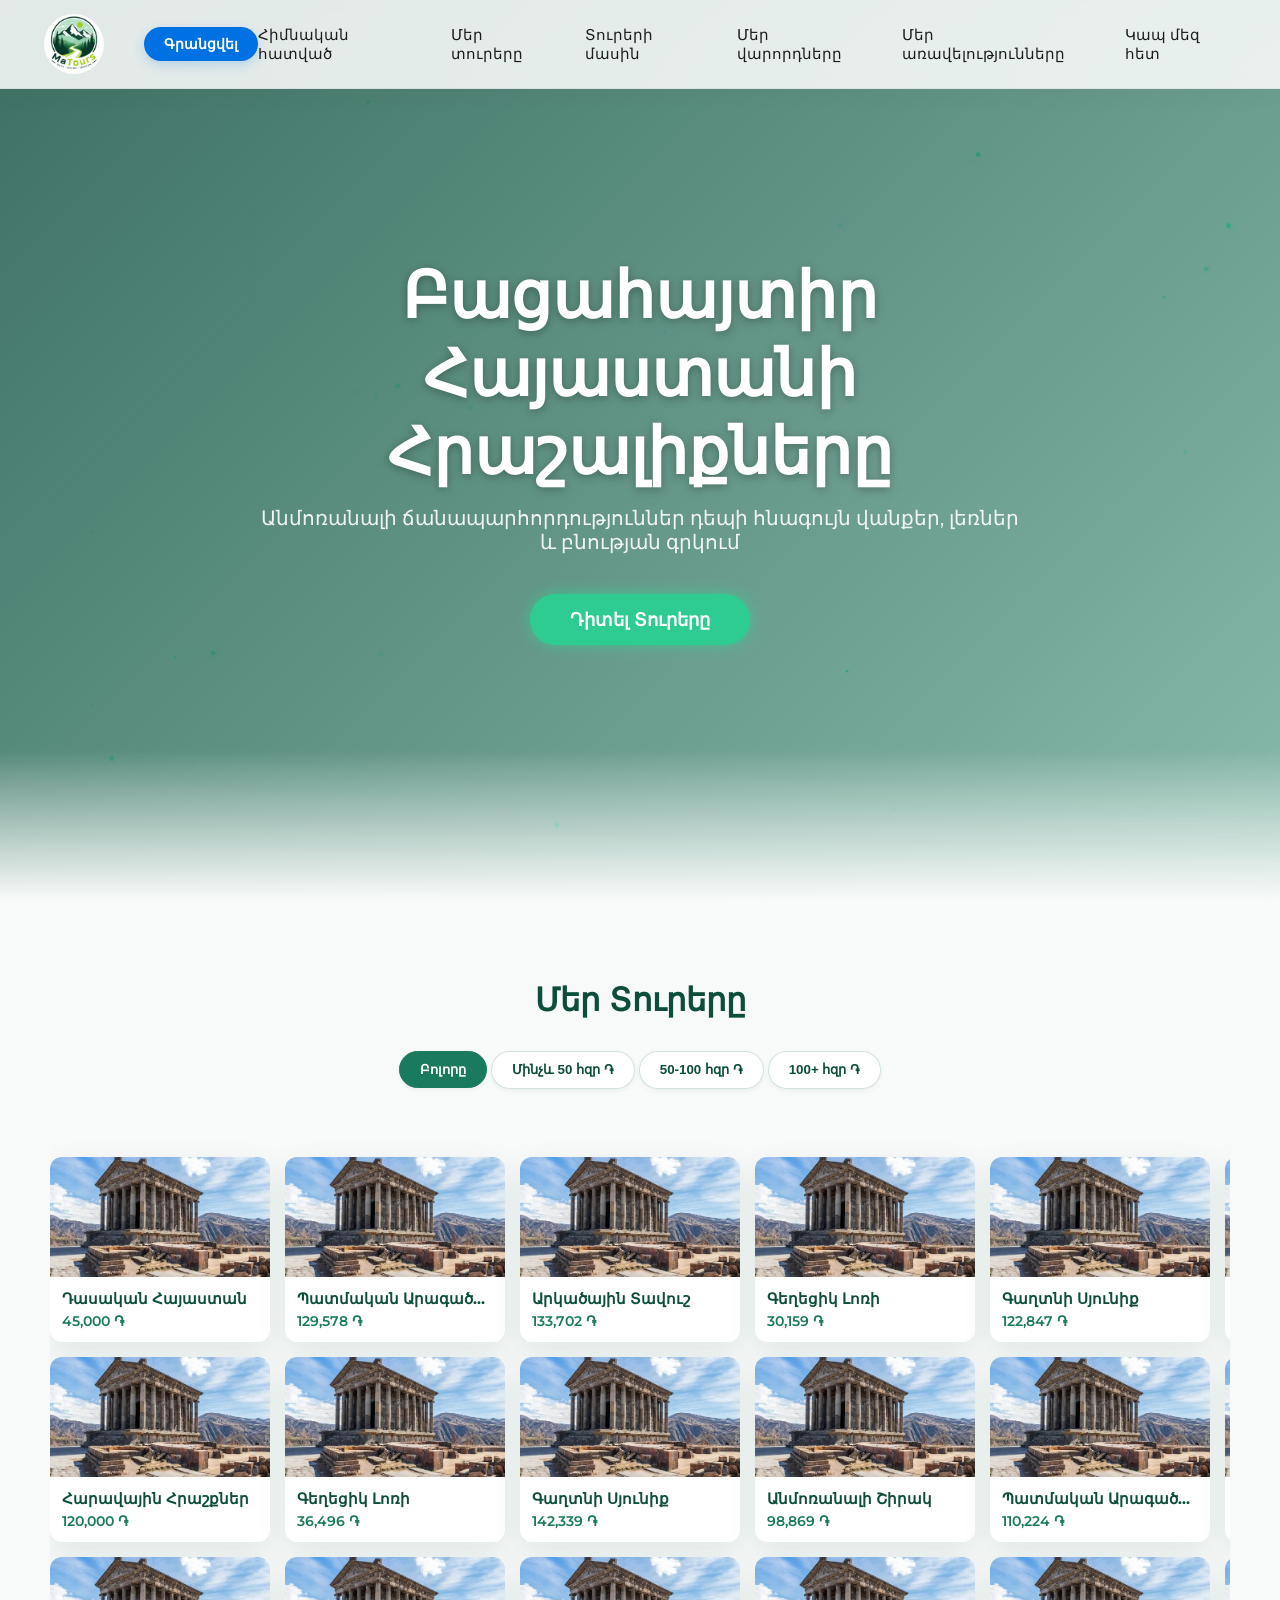
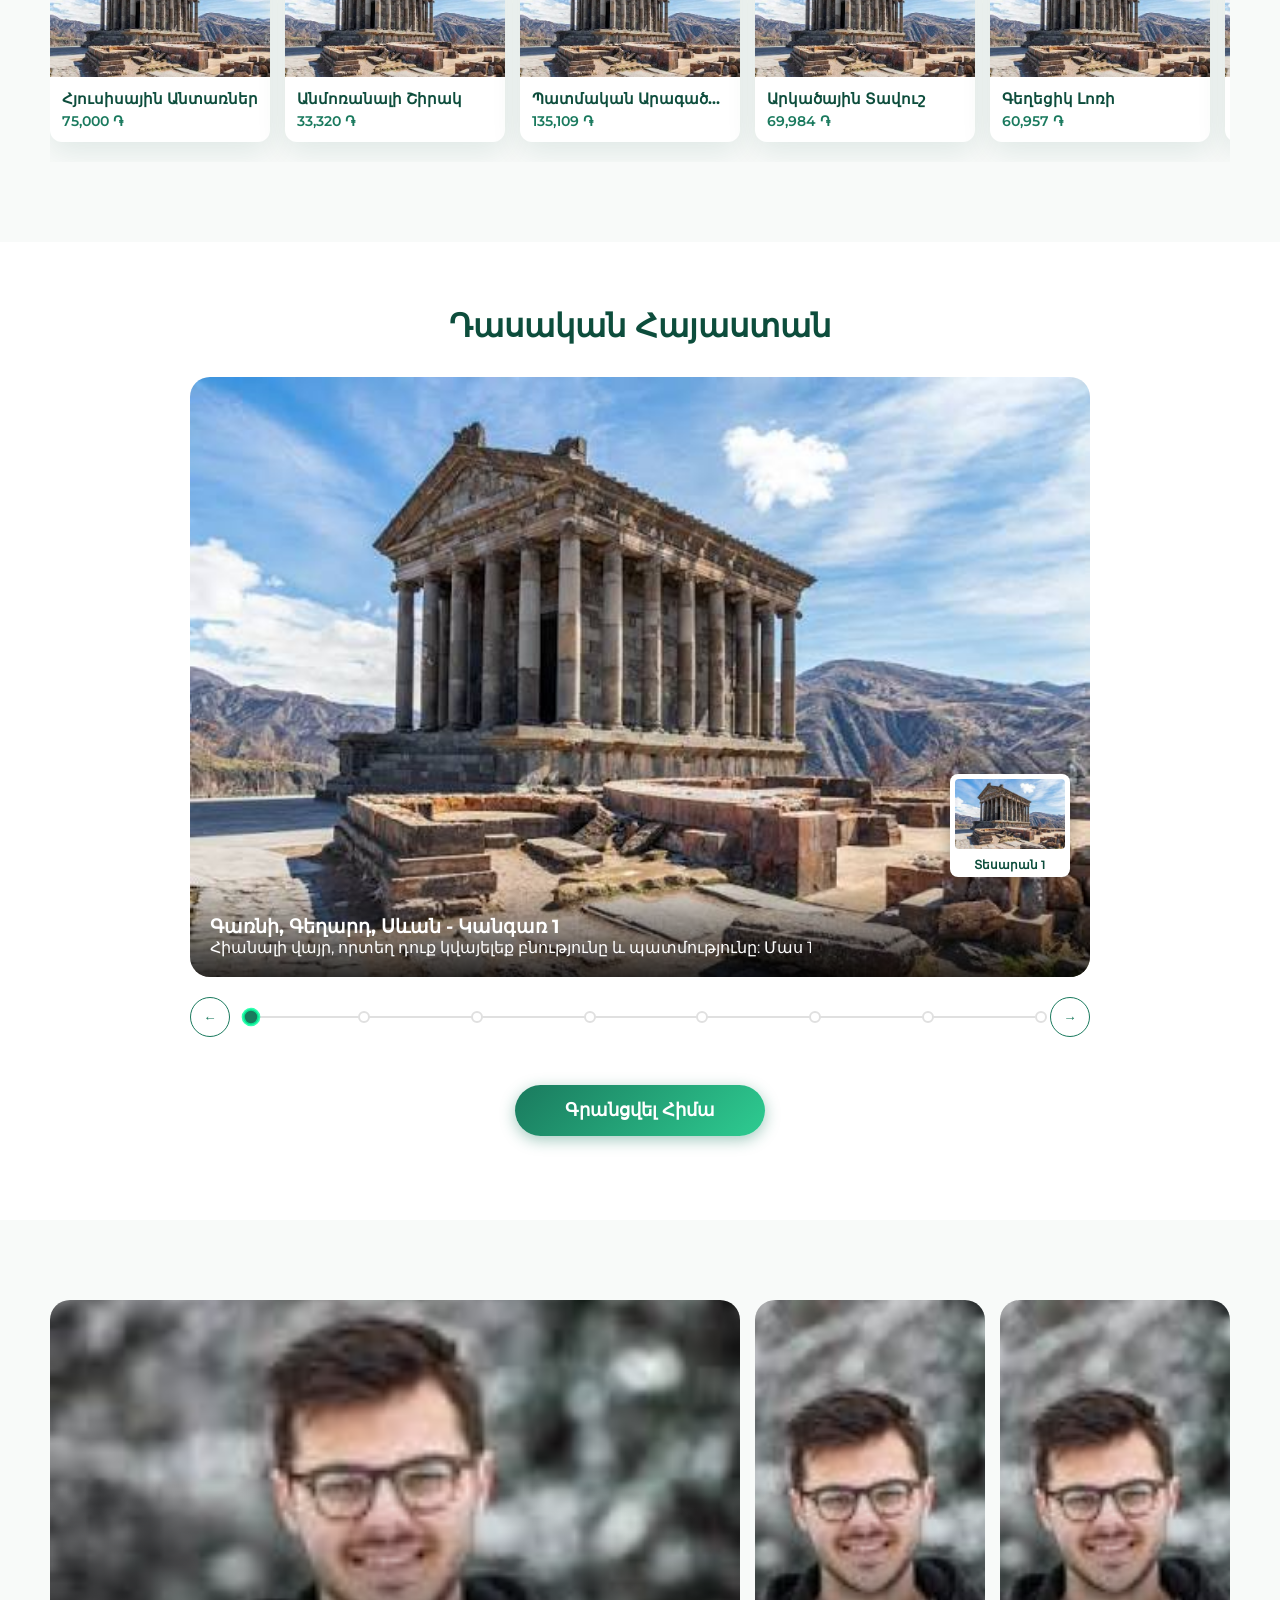
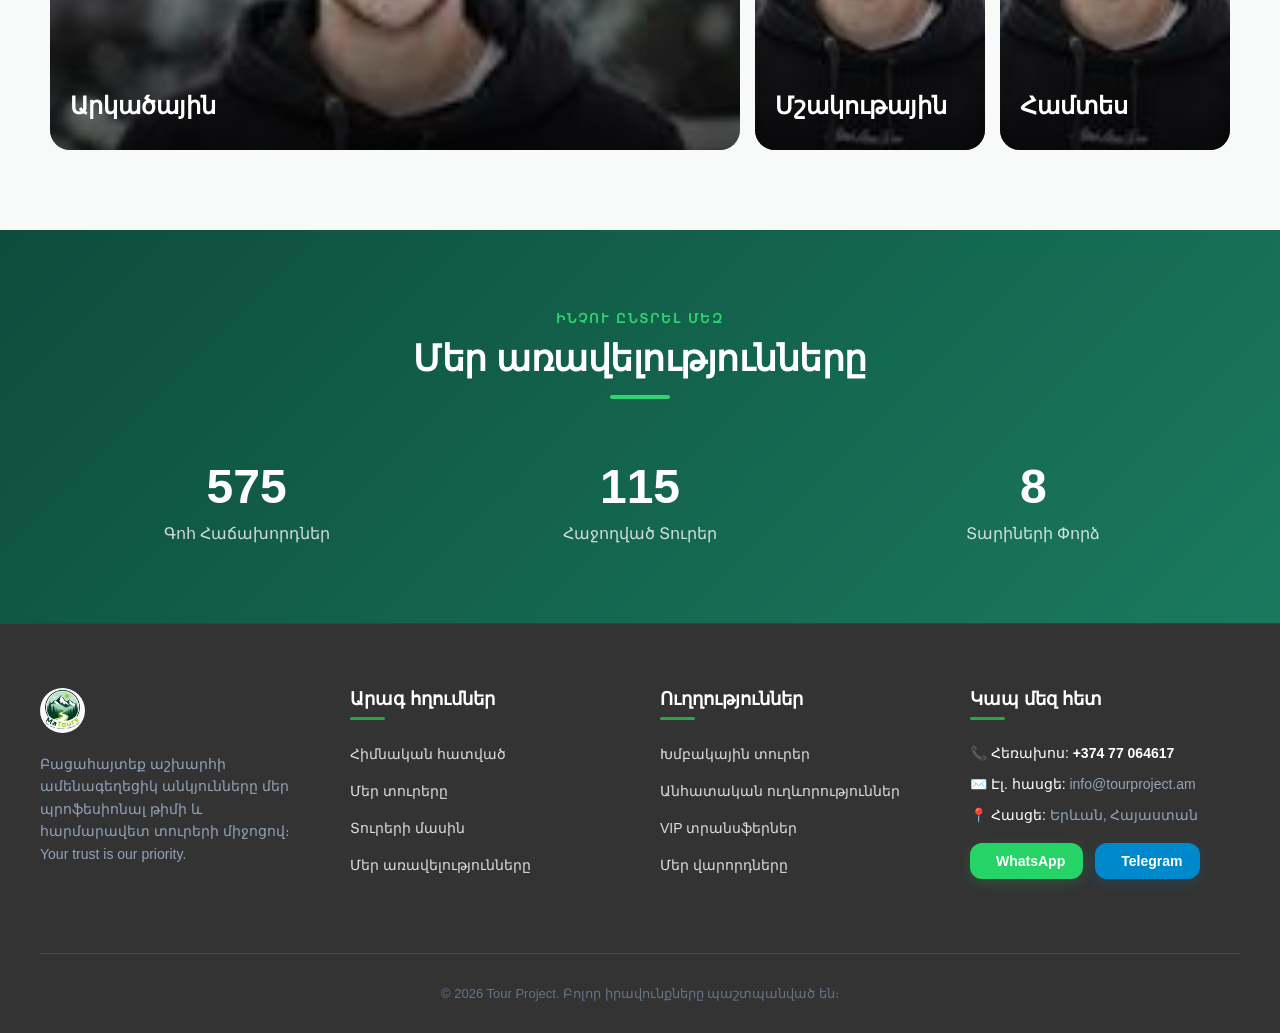
==== commit a678790a: "cmm" ====
--- a/index.html
+++ b/index.html
@@ -31,7 +31,7 @@
             <!-- Ձախ կողմի լոգոն -->
             <div class="nav-logo">
                 <a href="#">
-                    <img src="images.jpg" alt="Logo" class="logo-img">
+                    <img src="/logo5.png" alt="Logo" class="logo-img">
                 </a>
             </div>
 
@@ -215,7 +215,7 @@
 
             <!-- Սյունակ 1: Լոգո և Նկարագրություն -->
             <div class="footer-column footer-about">
-                <img src="images.jpg" alt="Logo" class="footer-logo">
+                <img src="/logo5.png" alt="Logo" class="footer-logo logo-img">
                 <p>Բացահայտեք աշխարհի ամենագեղեցիկ անկյունները մեր պրոֆեսիոնալ թիմի և հարմարավետ տուրերի միջոցով։ Your
                     trust is our priority.</p>
             </div>
--- a/style.css
+++ b/style.css
@@ -93,7 +93,8 @@
 }
 
 .logo-img {
-    height: 40px;
+    border-radius: 50px;
+    height: 60px;
     width: auto;
     display: block;
     transition: transform 0.3s ease;
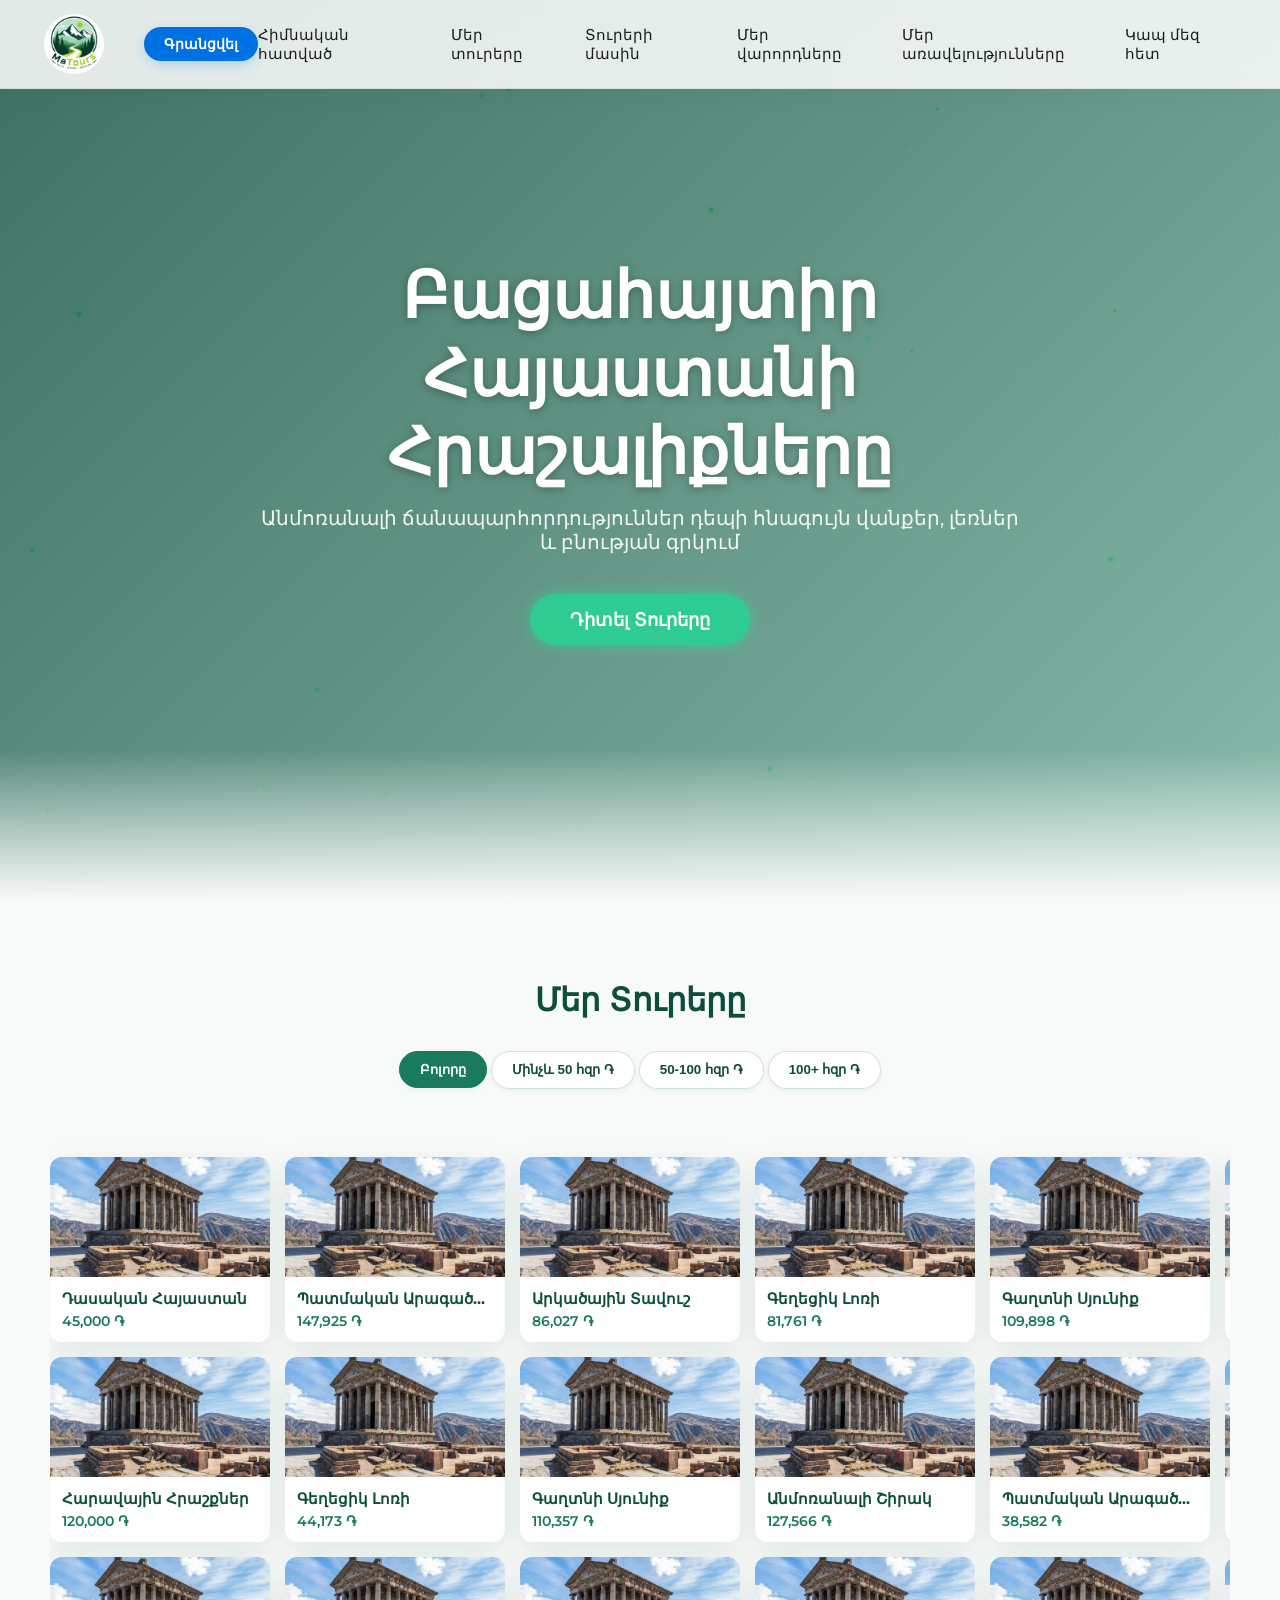
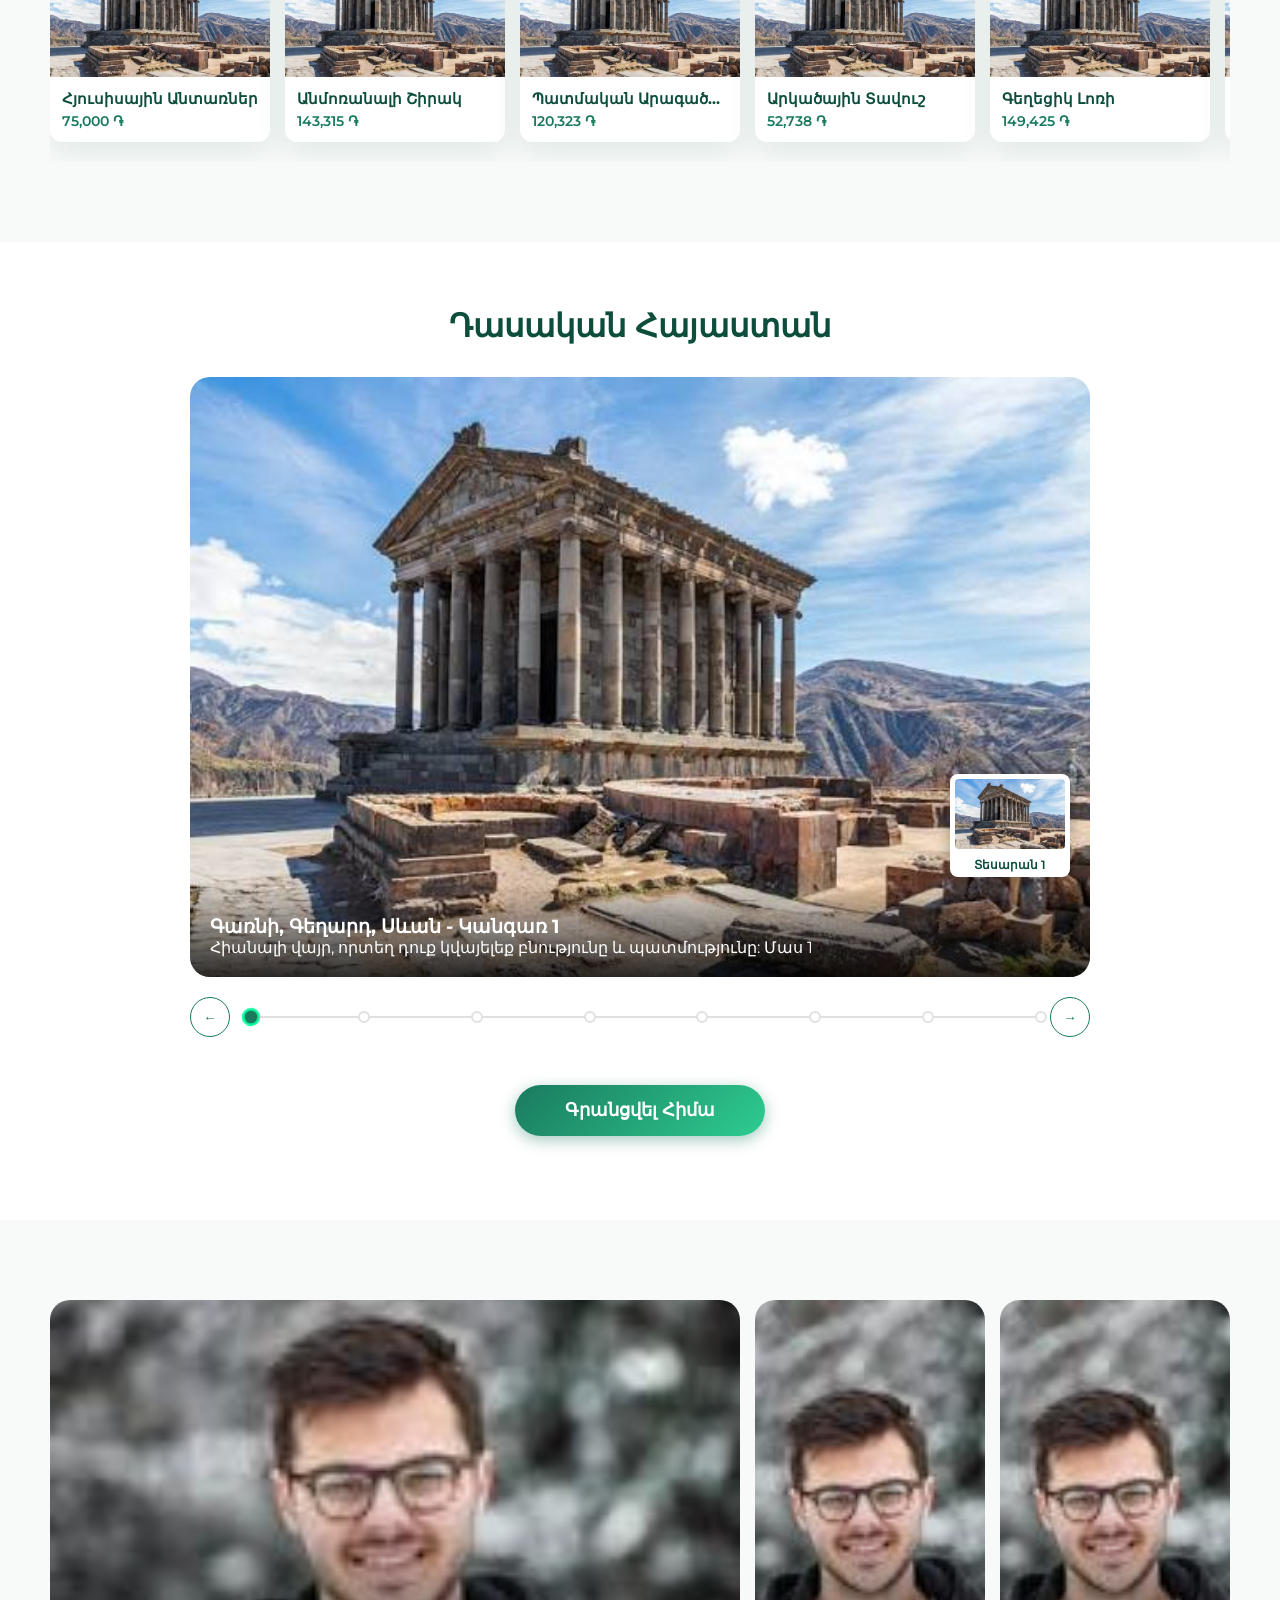
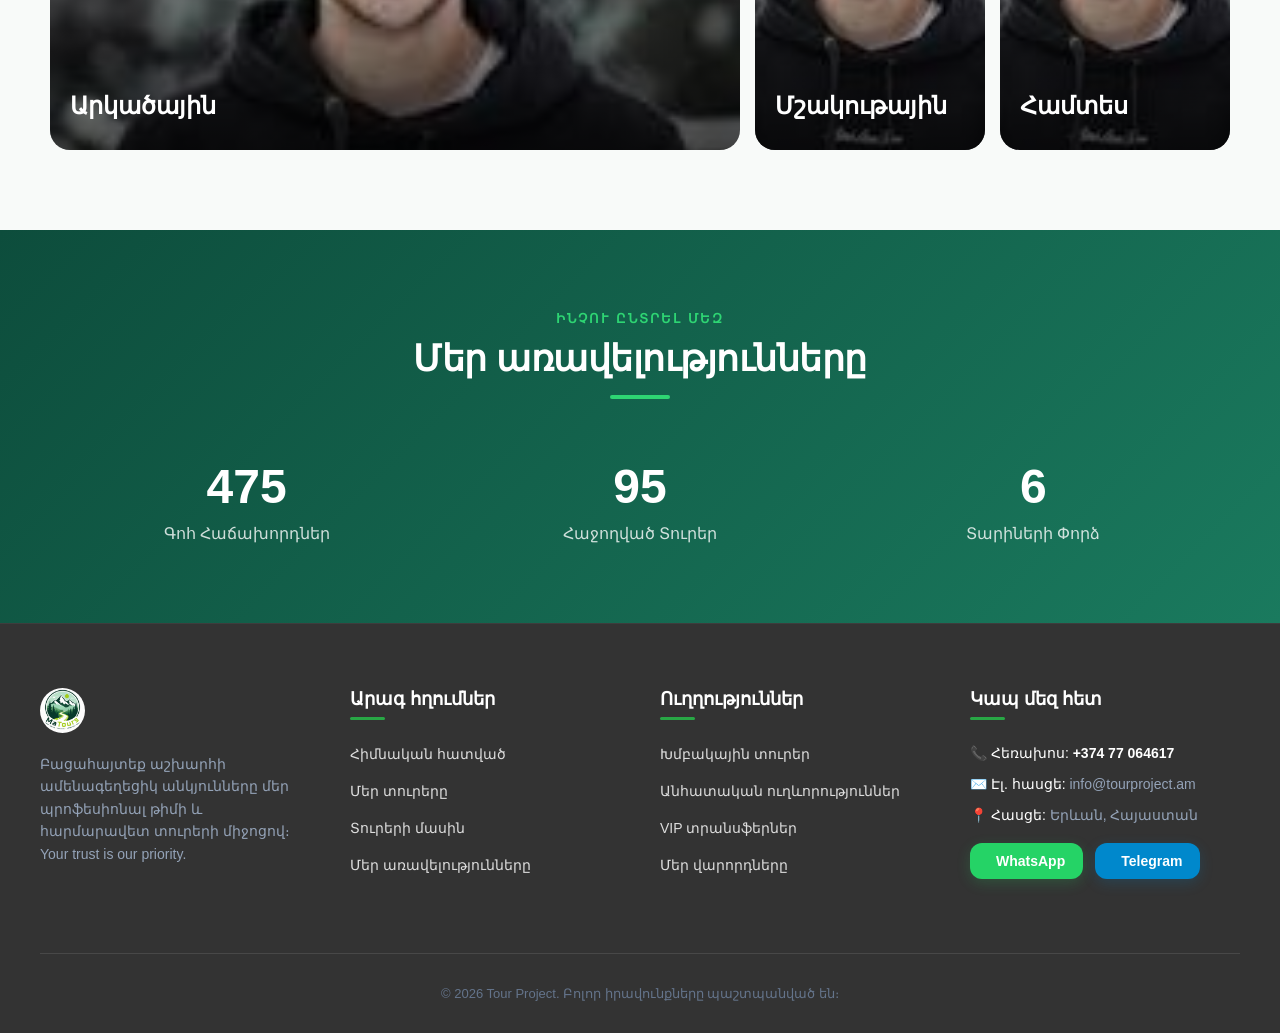
==== commit 1838aa51: "test" ====
--- a/index.html
+++ b/index.html
@@ -95,6 +95,8 @@
                 <div class="carousel-track" id="carousel-track">
                     <!-- Карточки будут добавлены через JS -->
                 </div>
+
+                
             </div>
         </div>
     </section>
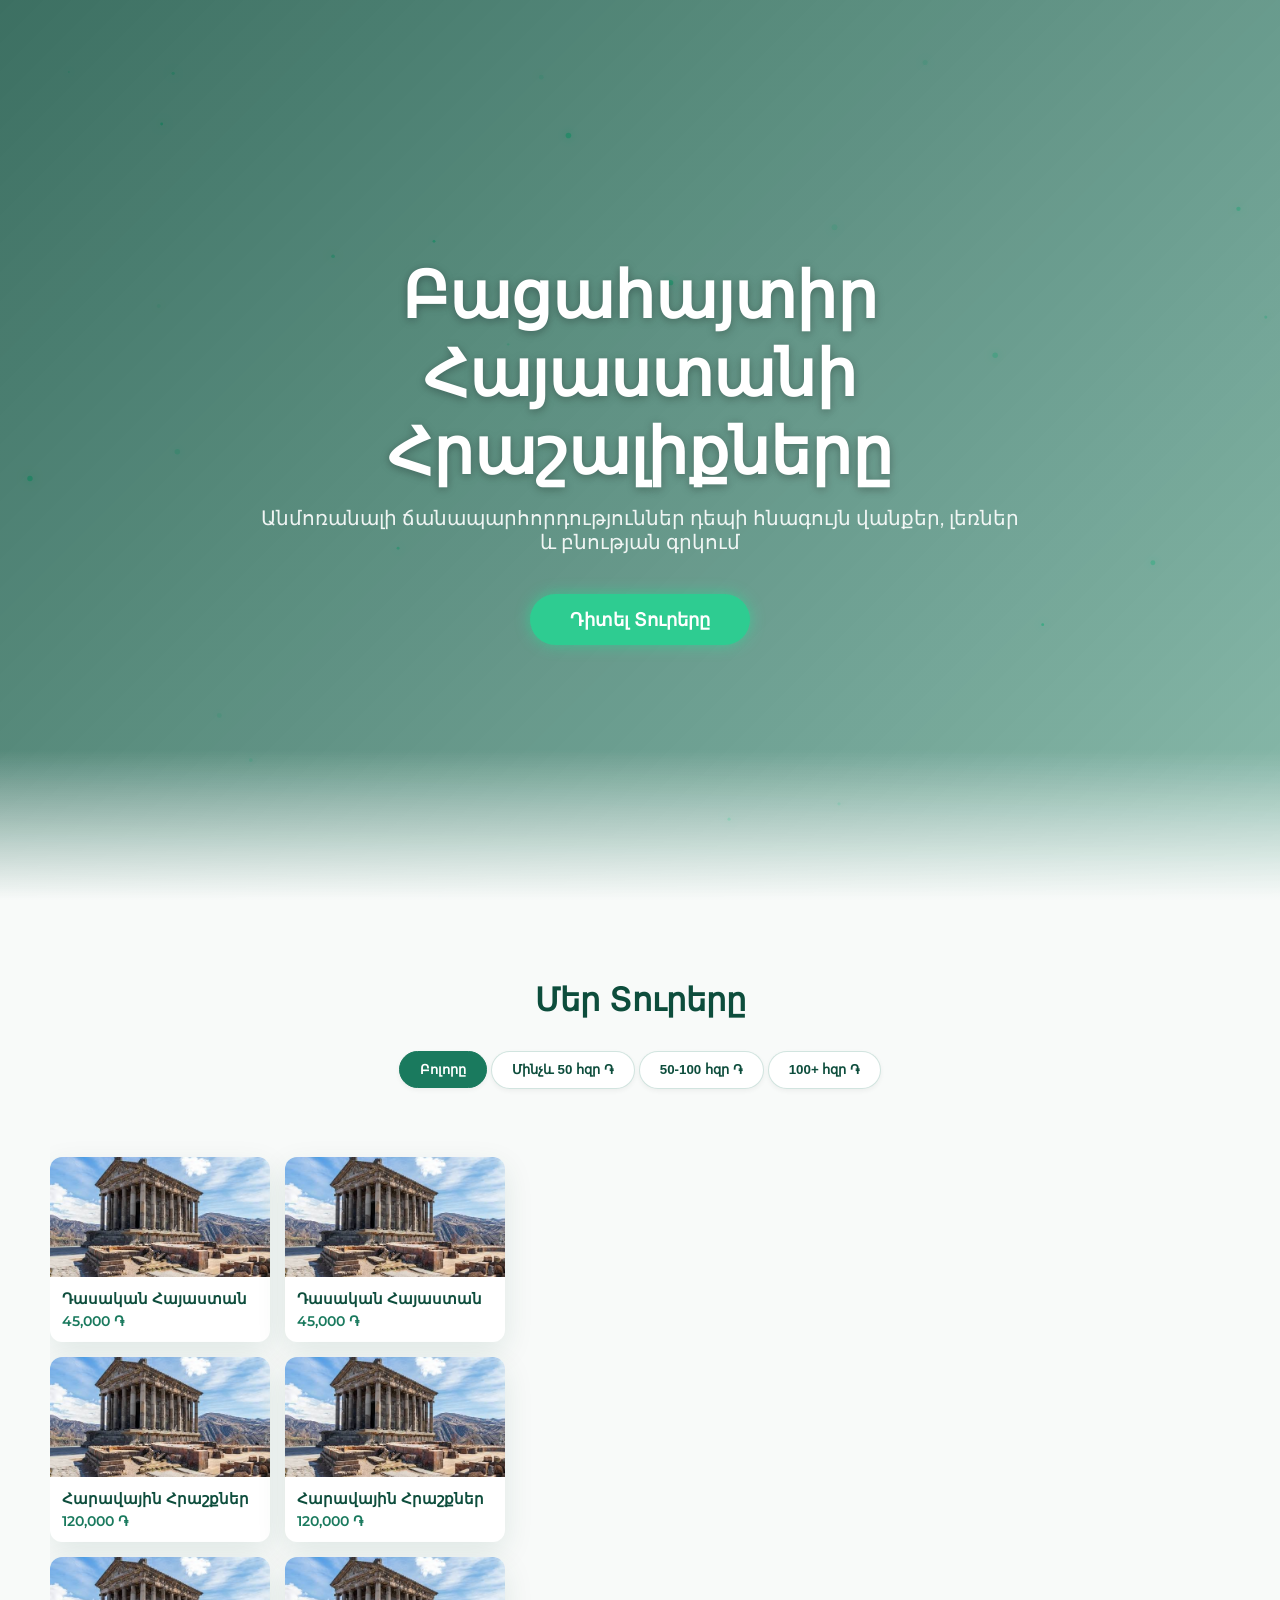
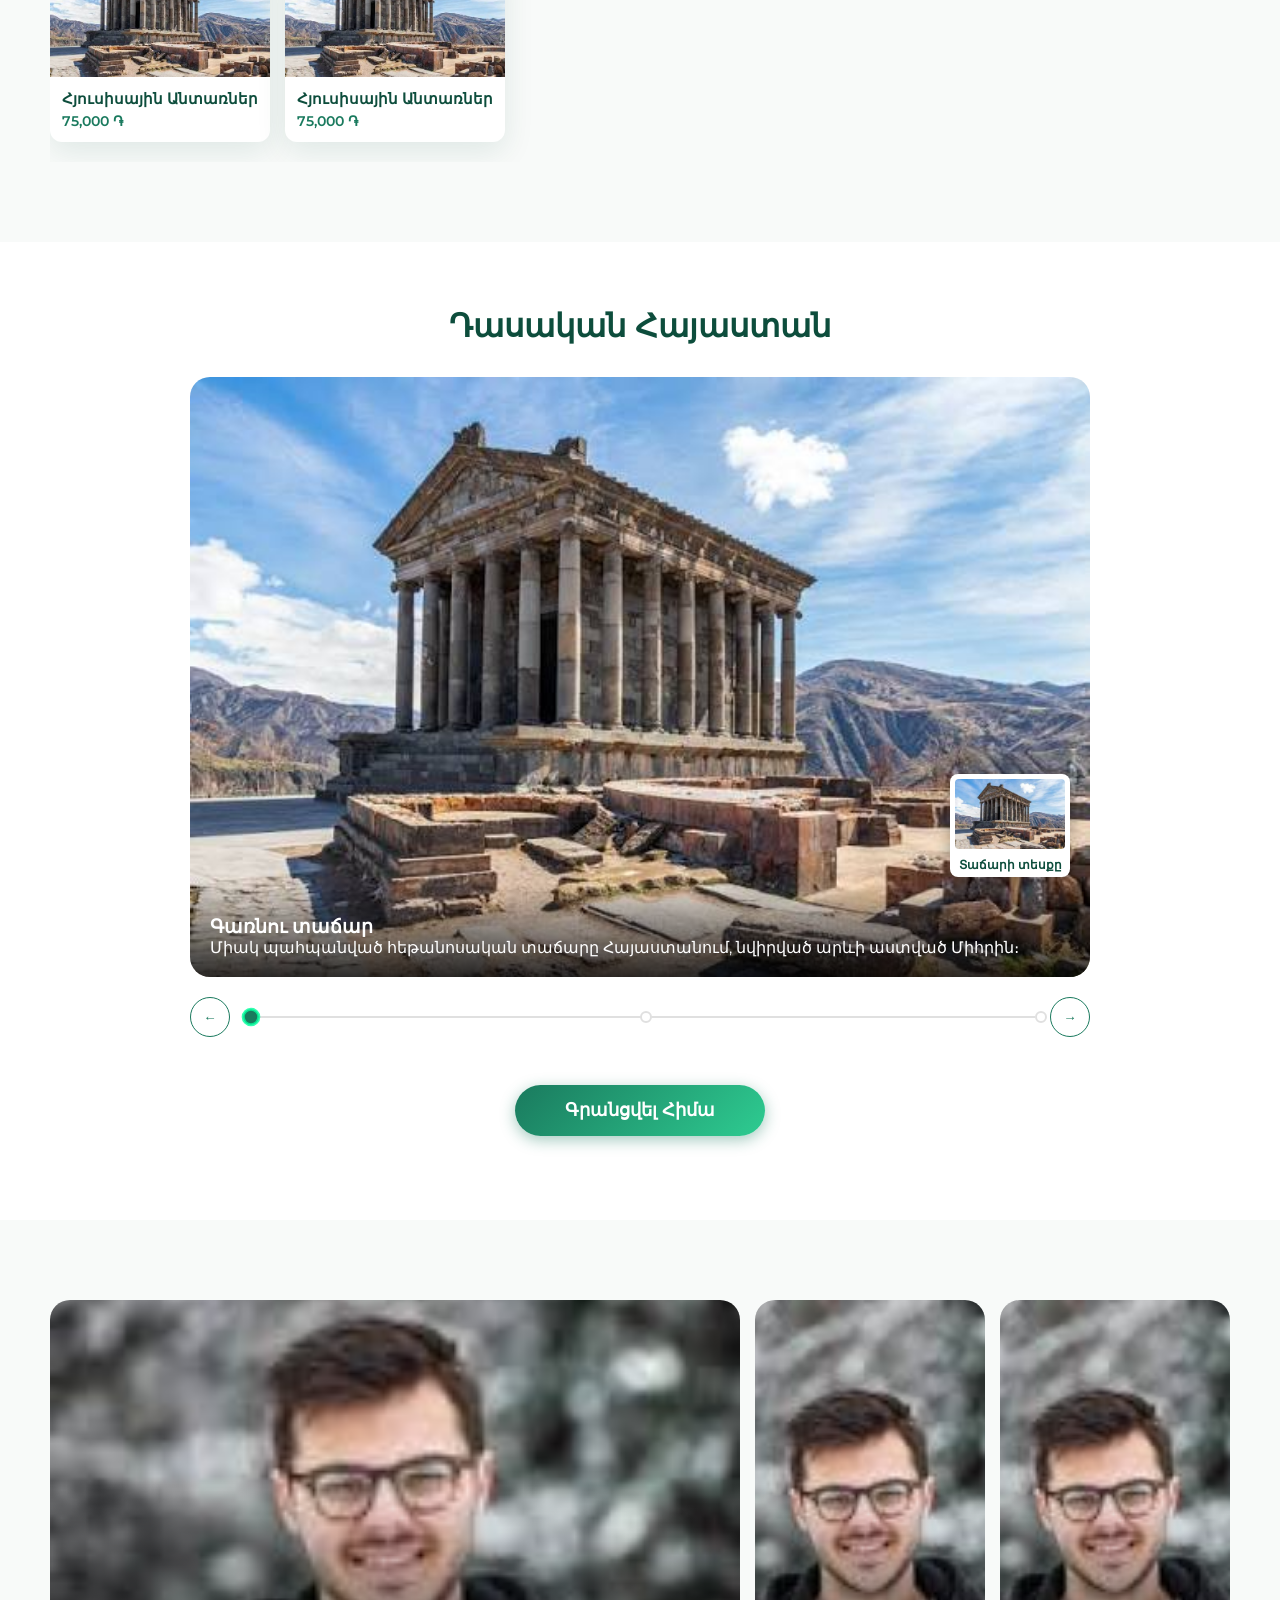
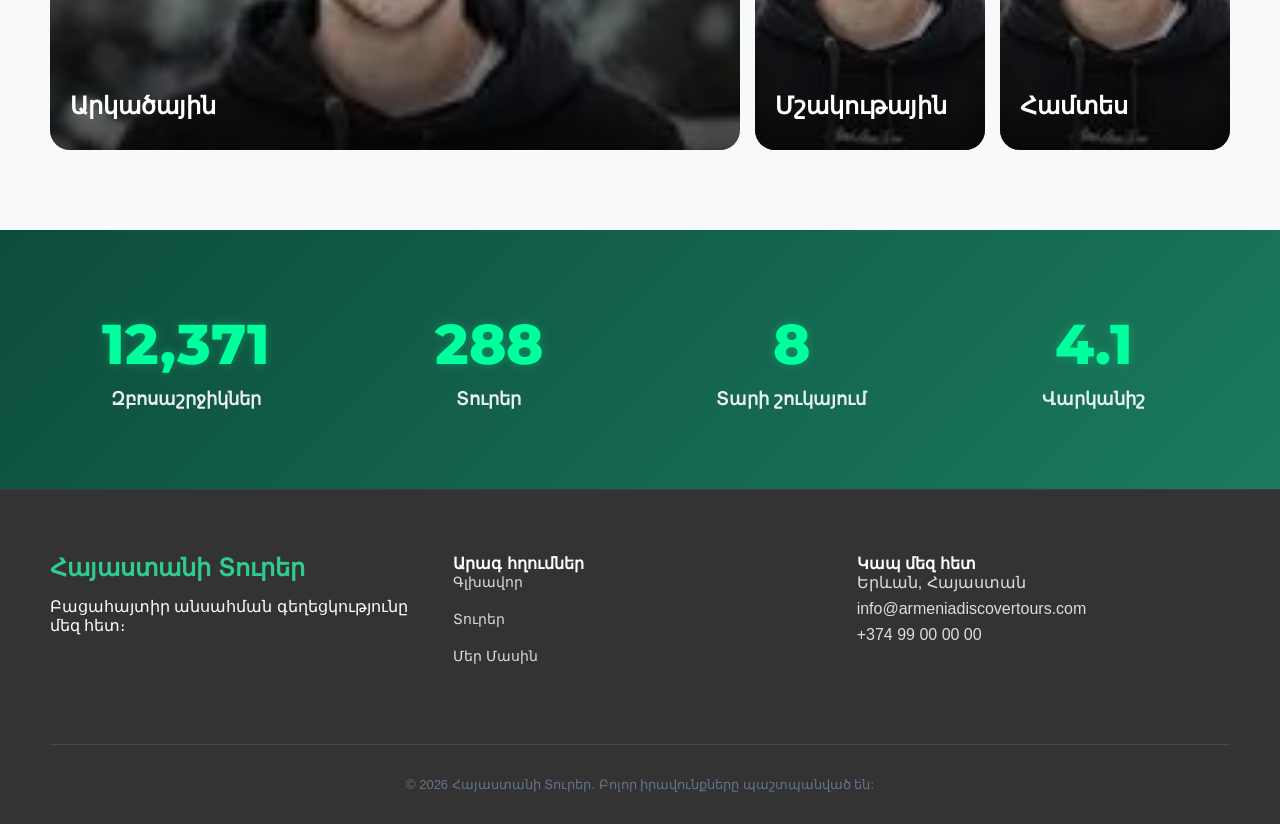
==== commit 5885d068: "update" ====
--- a/index.html
+++ b/index.html
@@ -1,12 +1,10 @@
 <!DOCTYPE html>
 <html lang="hy">
-
 <head>
     <meta charset="UTF-8">
     <meta name="viewport" content="width=device-width, initial-scale=1.0, maximum-scale=5.0">
     <title>Հայաստանի Տուրեր | Բացահայտիր Հայաստանը</title>
-    <meta name="description"
-        content="Լավագույն տուրերը Հայաստանում: Բացահայտեք պատմությունը, մշակույթը և բնությունը մեզ հետ:">
+    <meta name="description" content="Լավագույն տուրերը Հայաստանում: Բացահայտեք պատմությունը, մշակույթը և բնությունը մեզ հետ:">
     <link rel="preconnect" href="https://fonts.googleapis.com">
     <link rel="preconnect" href="https://fonts.gstatic.com" crossorigin>
     <link href="https://fonts.googleapis.com/css2?family=Montserrat:wght@400;600;700;800&display=swap" rel="stylesheet">
@@ -17,55 +15,14 @@
     <link rel="stylesheet" href="accordion.css">
     <link rel="stylesheet" href="achievements.css">
     <link rel="stylesheet" href="footer.css">
-    <!-- Միացնում ենք Font Awesome պատկերակների գրադարանը լոգոների համար -->
-    <link rel="stylesheet" href="https://cloudflare.com">
-
 </head>
-
 <body>
     <!-- Глобальный эффект частиц -->
     <canvas id="particles-canvas"></canvas>
-    <!-- ================== ՊՐՈՖԵՍԻՈՆԱԼ ՆԱՎԲԱՐԻ ՍԿԻԶԲ ================== -->
-    <header class="main-header">
-        <nav class="navbar">
-            <!-- Ձախ կողմի լոգոն -->
-            <div class="nav-logo">
-                <a href="#">
-                    <img src="/logo5.png" alt="Logo" class="logo-img">
-                </a>
-            </div>
-
-            <!-- ՄԵՋՏԵՂԻ ՀԱՏՎԱԾ: Գրանցման կոճակ (երևում է համակարգչի և հեռախոսի վրա) -->
-            <div class="nav-auth">
-                <a href="#register" class="btn-register">Գրանցվել</a>
-            </div>
-
-            <!-- Աջ կողմի մենյուն -->
-            <ul class="nav-links">
-                <li><a href="#hero">Հիմնական հատված</a></li>
-                <li><a href="#tours-carousel">Մեր տուրերը</a></li>
-                <li><a href="#tour-details">Տուրերի մասին</a></li>
-                <li><a href="#drivers">Մեր վարորդները</a></li>
-                <li><a href="#achievements">Մեր առավելությունները</a></li>
-                <li><a href="#footer">Կապ մեզ հետ</a></li>
-            </ul>
-
-            <!-- Հեռախոսի Բուրգեր Մենյու (3 գծիկներով) -->
-            <div class="burger-menu" id="burger-toggle">
-                <span class="line"></span>
-                <span class="line"></span>
-                <span class="line"></span>
-            </div>
-        </nav>
-    </header>
-    <!-- ================== ՊՐՈՖԵՍԻՈՆԱԼ ՆԱՎԲԱՐԻ ՎԵՐՋ ================== -->
-
 
     <!-- РАЗДЕЛ 1: Герой (Hero) -->
     <header class="hero" id="hero">
-        <div class="hero-bg"
-            style="background-image: url('https://images.unsplash.com/photo-1613328400494-b1eb21ab7911?q=80&w=2000&auto=format&fit=crop');">
-        </div>
+        <div class="hero-bg" style="background-image: url('https://images.unsplash.com/photo-1613328400494-b1eb21ab7911?q=80&w=2000&auto=format&fit=crop');"></div>
         <div class="hero-overlay"></div>
         <div class="hero-content">
             <h1 class="hero-title">Բացահայտիր Հայաստանի Հրաշալիքները</h1>
@@ -79,7 +36,7 @@
     <section class="tours-section" id="tours-carousel">
         <div class="container">
             <h2 class="section-title">Մեր Տուրերը</h2>
-
+            
             <!-- Фильтры -->
             <div class="filters-panel">
                 <div class="filter-group" id="filter-price">
@@ -95,8 +52,6 @@
                 <div class="carousel-track" id="carousel-track">
                     <!-- Карточки будут добавлены через JS -->
                 </div>
-
-                
             </div>
         </div>
     </section>
@@ -105,18 +60,15 @@
     <section class="tour-details-section" id="tour-details">
         <div class="container">
             <h2 class="section-title" id="details-tour-title">Ընտրեք տուր</h2>
-            <p class="details-placeholder">Ընտրեք որևէ տուր վերևի ցուցակից, որպեսզի տեսնեք դրա մանրամասները և երթուղին:
-            </p>
-
+            <p class="details-placeholder">Ընտրեք որևէ տուր վերևի ցուցակից, որպեսզի տեսնեք դրա մանրամասները և երթուղին:</p>
+            
             <div class="route-display">
                 <!-- Большое изображение текущей точки -->
                 <div class="route-image-container">
-                    <img id="route-main-image"
-                        src="https://images.unsplash.com/photo-1470071459604-3b5ec3a7fe05?q=80&w=2000&auto=format&fit=crop"
-                        alt="Route Point">
+                    <img id="route-main-image" src="https://images.unsplash.com/photo-1470071459604-3b5ec3a7fe05?q=80&w=2000&auto=format&fit=crop" alt="Route Point">
                     <div class="route-info-overlay">
                         <h3 id="route-point-title">Ընտրեք տուր</h3>
-                        <p id="route-point-desc">Տեսեք երթուղու մանրամասները ` ընտրությանց հետո:</p>
+                        <p id="route-point-desc">Տեսեք երթուղու մանրամասները ` ընտրությանց հետո</p>
                     </div>
                     <!-- Миниатюра (опционально) -->
                     <div class="route-thumbnail" id="route-thumbnail" style="opacity: 0; pointer-events: none;">
@@ -128,7 +80,7 @@
                 <!-- Управление и прогресс маршрута -->
                 <div class="route-controls">
                     <button class="route-btn" id="route-prev" aria-label="Նախորդ">←</button>
-
+                    
                     <div class="route-timeline" id="route-timeline">
                         <!-- Линия маршрута с точками будет сгенерирована через JS -->
                     </div>
@@ -141,39 +93,36 @@
             <div class="booking-container">
                 <button class="booking-btn" id="booking-btn">Գրանցվել Հիմա</button>
                 <div class="booking-options" id="booking-options">
-                    <a href="#" class="social-btn telegram" id="btn-telegram" target="_blank"
-                        rel="noopener">Telegram</a>
-                    <a href="#" class="social-btn whatsapp" id="btn-whatsapp" target="_blank"
-                        rel="noopener">WhatsApp</a>
+                    <a href="#" class="social-btn telegram" id="btn-telegram" target="_blank" rel="noopener">Telegram</a>
+                    <a href="#" class="social-btn whatsapp" id="btn-whatsapp" target="_blank" rel="noopener">WhatsApp</a>
                     <!-- Instagram just opens profile -->
-                    <a href="https://instagram.com/armenia_tours_demo" class="social-btn instagram" id="btn-instagram"
-                        target="_blank" rel="noopener">Instagram</a>
+                    <a href="https://instagram.com/armenia_tours_demo" class="social-btn instagram" id="btn-instagram" target="_blank" rel="noopener">Instagram</a>
                 </div>
             </div>
         </div>
     </section>
 
     <!-- РАЗДЕЛ 4: Три вертикальные карточки -->
-    <section class="vertical-cards-section" id="drivers">
+    <section class="vertical-cards-section">
         <div class="container">
-
+           
             <div class="accordion-container">
                 <div class="accordion-card active">
-                    <div class="card-bg-1"></div>
+                    <div class="card-bg-1" ></div>
                     <div class="card-overlay"></div>
                     <div class="card-content">
                         <h3>Արկածային</h3>
                     </div>
                 </div>
                 <div class="accordion-card">
-                    <div class="card-bg-2"></div>
+                    <div class="card-bg-2"  ></div>
                     <div class="card-overlay"></div>
                     <div class="card-content">
                         <h3>Մշակութային</h3>
                     </div>
                 </div>
                 <div class="accordion-card">
-                    <div class="card-bg-3"></div>
+                    <div class="card-bg-3" ></div>
                     <div class="card-overlay"></div>
                     <div class="card-content">
                         <h3>Համտես</h3>
@@ -185,90 +134,54 @@
 
     <!-- РАЗДЕЛ 5: Достижения -->
     <section class="achievements-section" id="achievements">
-
-        <!-- ԺԱՄԱՆԱԿԱԿԻՑ ՎԵՐՆԱԳԻՐ (Ավելացրեք սա թվերից վերև) -->
-        <div class="section-header">
-            <span class="subtitle">Ինչու ընտրել մեզ</span>
-            <h2 class="main-title">Մեր առավելությունները</h2>
-            <div class="title-devider"></div>
-        </div>
-
-        <!-- Ձեր թվերի բլոկի օրինակը (կառուցվածքը թողեք ձերը, միայն ստուգեք data-target-ը) -->
-        <div class="achievements-container">
-            <div class="achievement-card">
-                <span class="counter" data-target="1500">0</span>
-                <p>Գոհ Հաճախորդներ</p>
-            </div>
-            <div class="achievement-card">
-                <span class="counter" data-target="250">0</span>
-                <p>Հաջողված Տուրեր</p>
-            </div>
-            <div class="achievement-card">
-                <span class="counter" data-target="15">0</span>
-                <p>Տարիների Փորձ</p>
+        <div class="container">
+            <div class="stats-grid">
+                <div class="stat-item">
+                    <div class="stat-number" data-target="15000">0</div>
+                    <div class="stat-label">Զբոսաշրջիկներ</div>
+                </div>
+                <div class="stat-item">
+                    <div class="stat-number" data-target="350">0</div>
+                    <div class="stat-label">Տուրեր</div>
+                </div>
+                <div class="stat-item">
+                    <div class="stat-number" data-target="10">0</div>
+                    <div class="stat-label">Տարի շուկայում</div>
+                </div>
+                <div class="stat-item">
+                    <div class="stat-number" data-target="5" data-decimal="1">0.0</div>
+                    <div class="stat-label">Վարկանիշ</div>
+                </div>
             </div>
         </div>
     </section>
 
-
-    <!-- РАЗДЕЛ 6: Футер (Կապ մեզ հետ) -->
-    <footer class="footer" id="footer">
-        <div class="footer-container">
-
-            <!-- Սյունակ 1: Լոգո և Նկարագրություն -->
-            <div class="footer-column footer-about">
-                <img src="/logo5.png" alt="Logo" class="footer-logo logo-img">
-                <p>Բացահայտեք աշխարհի ամենագեղեցիկ անկյունները մեր պրոֆեսիոնալ թիմի և հարմարավետ տուրերի միջոցով։ Your
-                    trust is our priority.</p>
-            </div>
-
-            <!-- Սյունակ 2: Արագ Հղումներ -->
-            <div class="footer-column">
-                <h3>Արագ հղումներ</h3>
-                <ul class="footer-links">
-                    <li><a href="#hero">Հիմնական հատված</a></li>
-                    <li><a href="#tours-carousel">Մեր տուրերը</a></li>
-                    <li><a href="#tour-details">Տուրերի մասին</a></li>
-                    <li><a href="#achievements">Մեր առավելությունները</a></li>
-                </ul>
-            </div>
-
-            <!-- Սյունակ 3: Ուղղություններ -->
-            <div class="footer-column">
-                <h3>Ուղղություններ</h3>
-                <ul class="footer-links">
-                    <li><a href="#tours-carousel">Խմբակային տուրեր</a></li>
-                    <li><a href="#tours-carousel">Անհատական ուղևորություններ</a></li>
-                    <li><a href="#tours-carousel">VIP տրանսֆերներ</a></li>
-                    <li><a href="#drivers">Մեր վարորդները</a></li>
-                </ul>
-            </div>
-
-            <!-- Սյունակ 4: Կապ և Ինտերակտիվ Չատեր -->
-            <div class="footer-column footer-contact">
-                <h3>Կապ մեզ հետ</h3>
-                <p class="phone-display">📞 <span>Հեռախոս:</span> <a href="tel:+37477064617">+374 77 064617</a></p>
-                <p>✉️ <span>Էլ. հասցե:</span> info@tourproject.am</p>
-                <p>📍 <span>Հասցե:</span> Երևան, Հայաստան</p>
-
-                <!-- ԳԵՂԵՑԻԿ ԼՈԳՈՆԵՐԸ ԻՍԿԱԿԱՆ ՉԱՏԵՐԻ ՀՂՈՒՄՆԵՐՈՎ -->
-                <div class="chat-actions">
-                    <!-- WhatsApp Չատի Հղում -->
-                    <a href="https://wa.me" target="_blank" class="chat-btn whatsapp" aria-label="Write on WhatsApp">
-                        <i class="fab fa-whatsapp"></i> WhatsApp
-                    </a>
-                    <!-- Telegram Չատի Հղում -->
-                    <a href="https://t.me" target="_blank" class="chat-btn telegram" aria-label="Write on Telegram">
-                        <i class="fab fa-telegram-plane"></i> Telegram
-                    </a>
+    <!-- РАЗДЕЛ 6: Футер -->
+    <footer class="footer">
+        <div class="container">
+            <div class="footer-content">
+                <div class="footer-brand">
+                    <h3>Հայաստանի Տուրեր</h3>
+                    <p>Բացահայտիր անսահման գեղեցկությունը մեզ հետ։</p>
+                </div>
+                <div class="footer-links">
+                    <h4>Արագ հղումներ</h4>
+                    <ul>
+                        <li><a href="#hero">Գլխավոր</a></li>
+                        <li><a href="#tours-carousel">Տուրեր</a></li>
+                        <li><a href="#achievements">Մեր Մասին</a></li>
+                    </ul>
+                </div>
+                <div class="footer-contacts">
+                    <h4>Կապ մեզ հետ</h4>
+                    <p>Երևան, Հայաստան</p>
+                    <p>info@armeniadiscovertours.com</p>
+                    <p>+374 99 00 00 00</p>
                 </div>
             </div>
-
-        </div>
-
-        <!-- Հեղինակային իրավունքներ -->
-        <div class="footer-bottom">
-            <p>&copy; 2026 Tour Project. Բոլոր իրավունքները պաշտպանված են։</p>
+            <div class="footer-bottom">
+                <p>&copy; 2026 Հայաստանի Տուրեր. Բոլոր իրավունքները պաշտպանված են:</p>
+            </div>
         </div>
     </footer>
 
@@ -276,5 +189,4 @@
     <script src="particles.js"></script>
     <script type="module" src="main.js"></script>
 </body>
-
-</html>+</html>
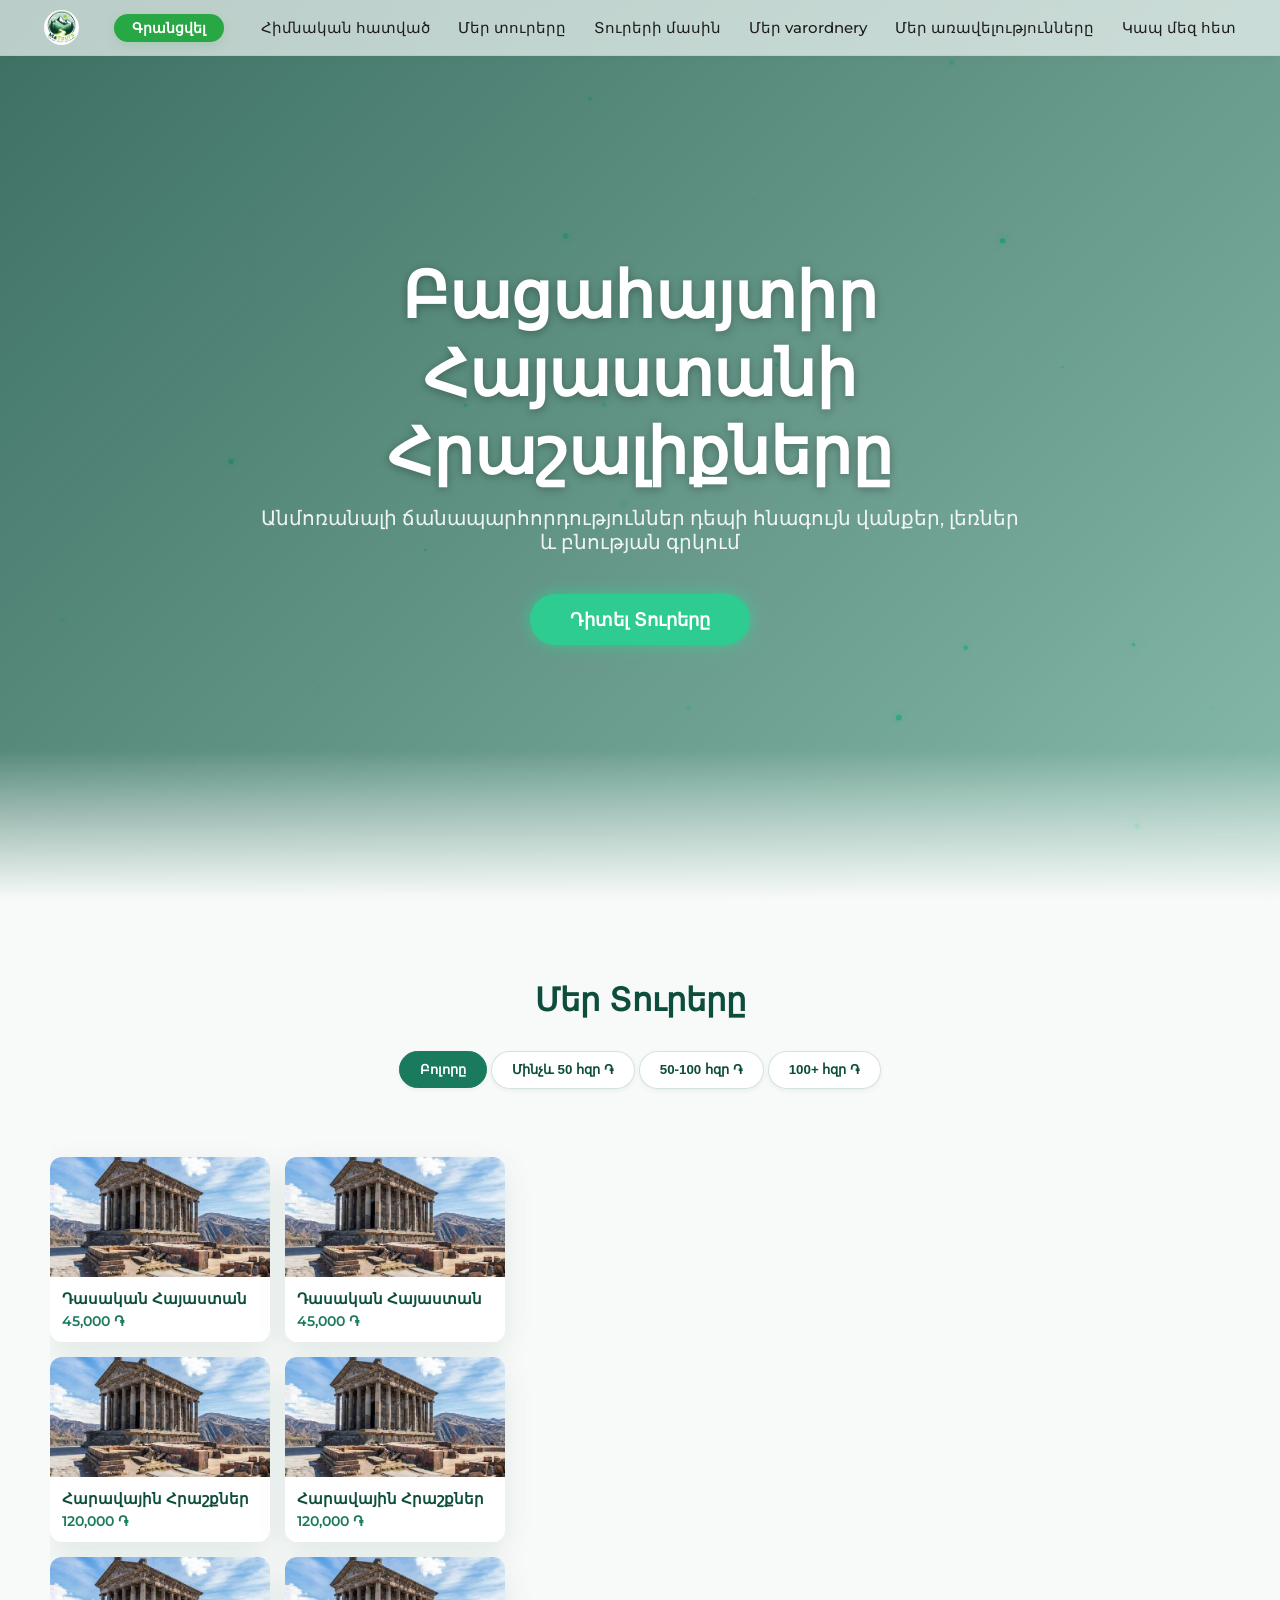
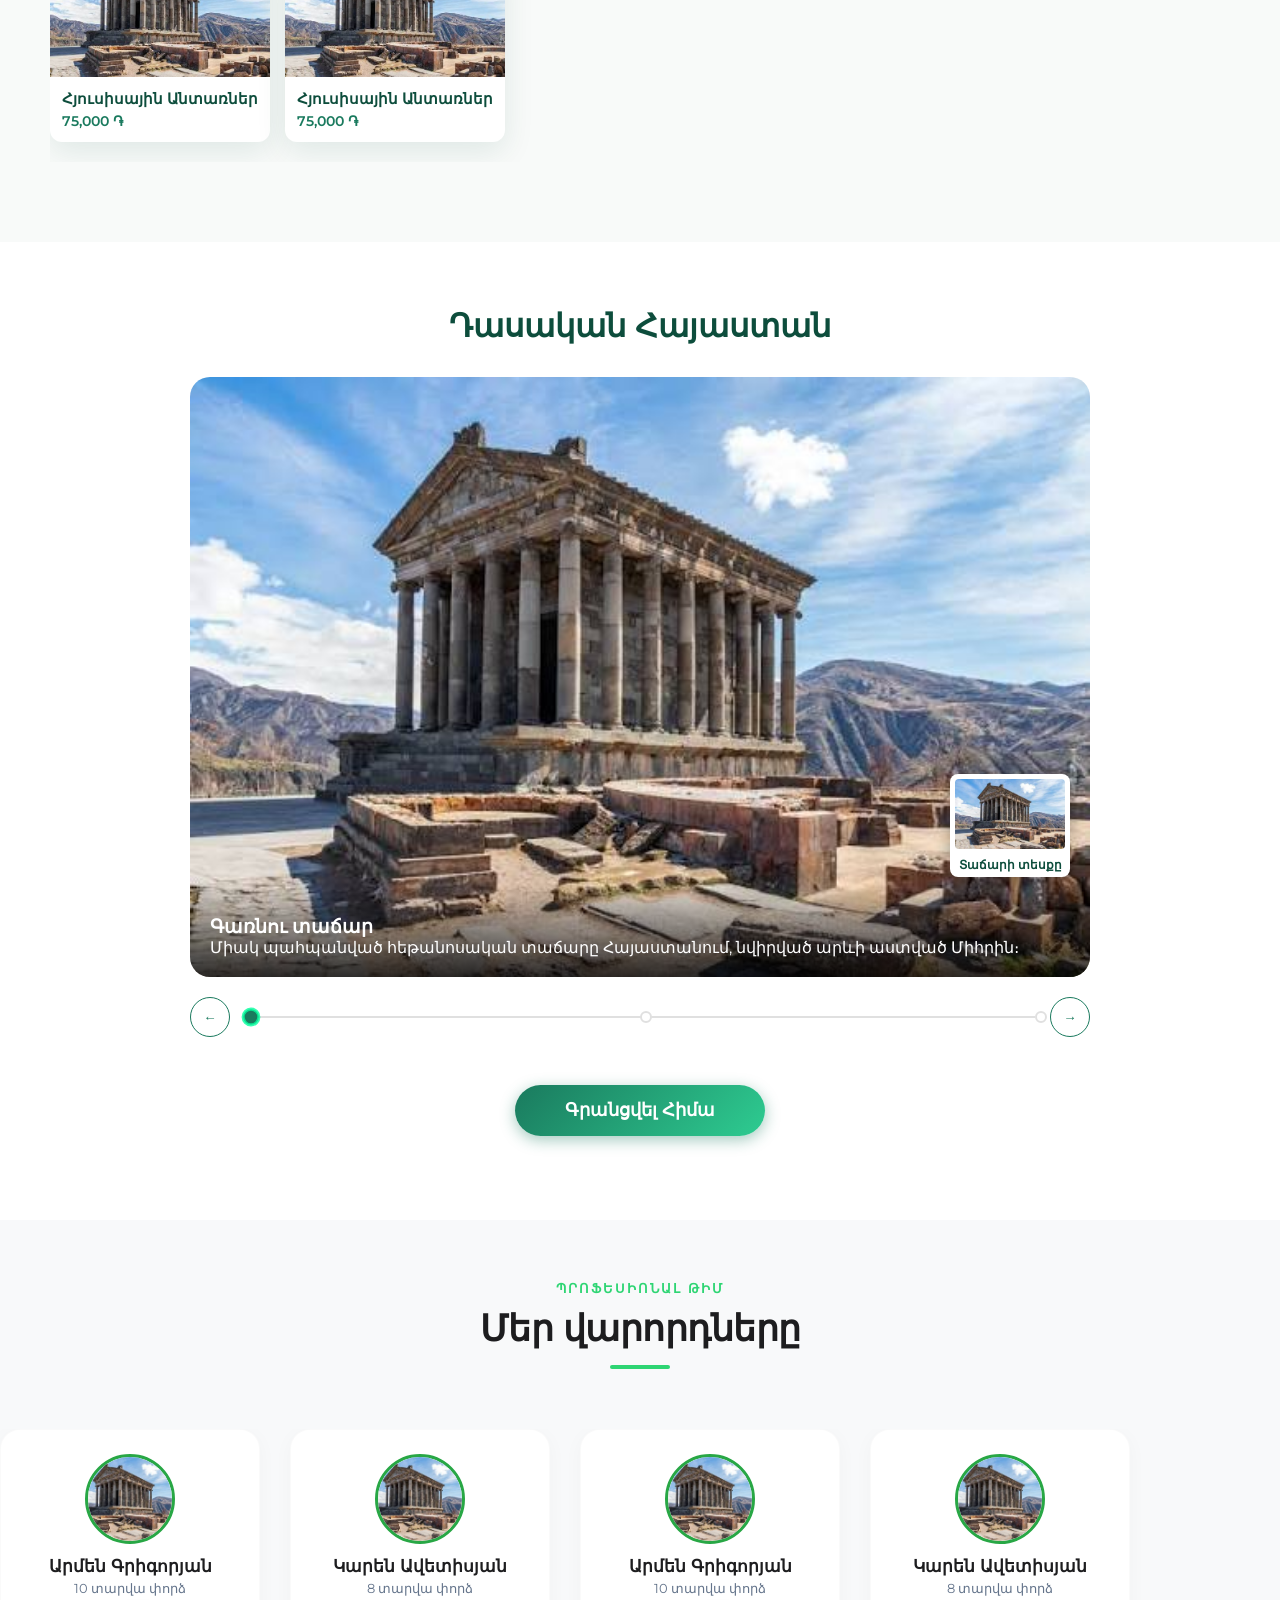
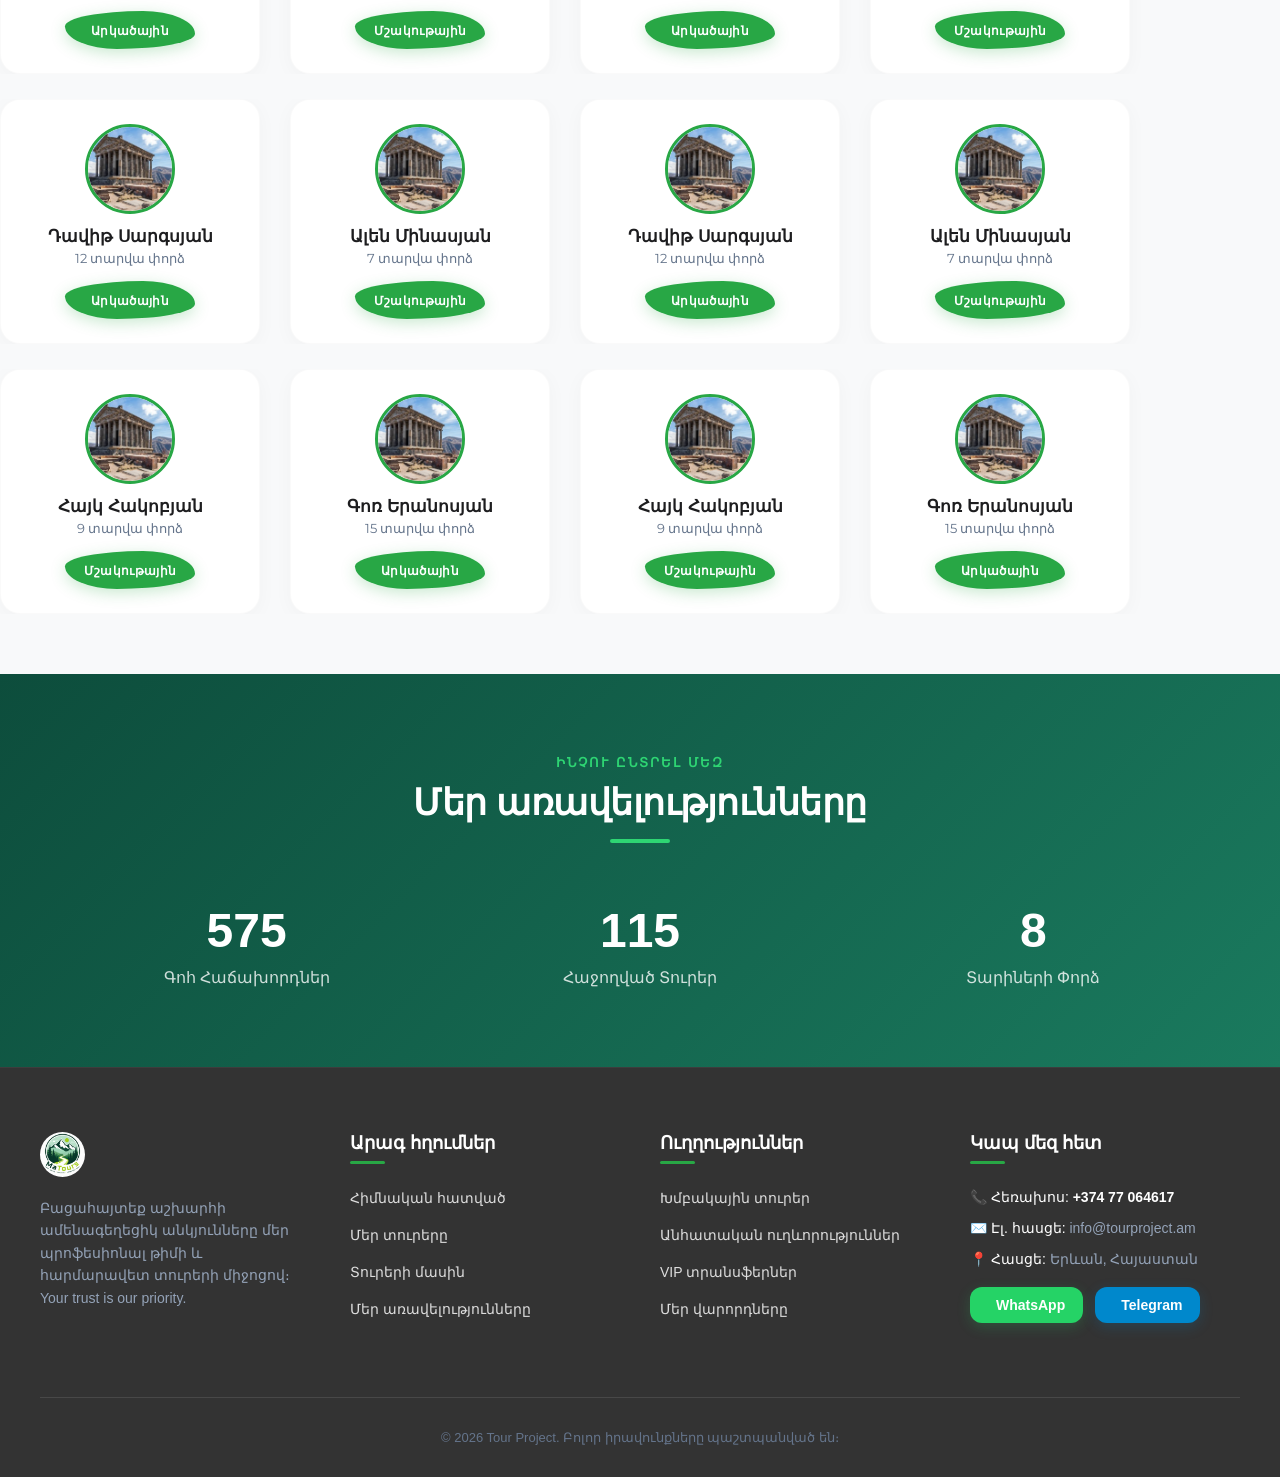
==== commit b052ba8f: "commit esim inch" ====
--- a/index.html
+++ b/index.html
@@ -1,10 +1,12 @@
 <!DOCTYPE html>
 <html lang="hy">
+
 <head>
     <meta charset="UTF-8">
     <meta name="viewport" content="width=device-width, initial-scale=1.0, maximum-scale=5.0">
     <title>Հայաստանի Տուրեր | Բացահայտիր Հայաստանը</title>
-    <meta name="description" content="Լավագույն տուրերը Հայաստանում: Բացահայտեք պատմությունը, մշակույթը և բնությունը մեզ հետ:">
+    <meta name="description"
+        content="Լավագույն տուրերը Հայաստանում: Բացահայտեք պատմությունը, մշակույթը և բնությունը մեզ հետ:">
     <link rel="preconnect" href="https://fonts.googleapis.com">
     <link rel="preconnect" href="https://fonts.gstatic.com" crossorigin>
     <link href="https://fonts.googleapis.com/css2?family=Montserrat:wght@400;600;700;800&display=swap" rel="stylesheet">
@@ -15,14 +17,57 @@
     <link rel="stylesheet" href="accordion.css">
     <link rel="stylesheet" href="achievements.css">
     <link rel="stylesheet" href="footer.css">
+    <!-- Միացնում ենք Font Awesome պատկերակների գրադարանը լոգոների համար -->
+    <link rel="stylesheet" href="https://cloudflare.com">
+
 </head>
+
 <body>
     <!-- Глобальный эффект частиц -->
     <canvas id="particles-canvas"></canvas>
+    <!-- ================== ՊՐՈՖԵՍԻՈՆԱԼ ՆԱՎԲԱՐԻ ՍԿԻԶԲ ================== -->
+    <div class="nav-overlay" id="nav-overlay"></div> <!-- Ֆոնի մթնեցման էֆեկտ հեռախոսի համար -->
+
+    <header class="main-header">
+        <nav class="navbar">
+            <!-- Ձախ կողմի լոգոն -->
+            <div class="nav-logo">
+                <a href="#">
+                    <img src="/logo5.png" alt="Logo" class="logo-img">
+                </a>
+            </div>
+
+            <!-- ՄԵՋՏԵՂԻ ՀԱՏՎԱԾ: Գրանցման կանաչ կոճակ -->
+            <div class="nav-auth">
+                <a href="#register" class="btn-register">Գրանցվել</a>
+            </div>
+
+            <!-- Աջ կողմի մենյուն -->
+            <ul class="nav-links">
+                <li><a href="#hero">Հիմնական հատված</a></li>
+                <li><a href="#tours-carousel">Մեր տուրերը</a></li>
+                <li><a href="#tour-details">Տուրերի մասին</a></li>
+                <li><a href="#drivers">Մեր varordnery</a></li>
+                <li><a href="#achievements">Մեր առավելությունները</a></li>
+                <li><a href="#footer">Կապ մեզ հետ</a></li>
+            </ul>
+
+            <!-- Հեռախոսի Բուրգեր Մենյու (3 գծիկներով) -->
+            <div class="burger-menu" id="burger-toggle">
+                <span class="line"></span>
+                <span class="line"></span>
+                <span class="line"></span>
+            </div>
+        </nav>
+    </header>
+    <!-- ================== ՊՐՈՖԵՍԻՈՆԱԼ ՆԱՎԲԱՐԻ ՎԵՐՋ ================== -->
+
 
     <!-- РАЗДЕЛ 1: Герой (Hero) -->
     <header class="hero" id="hero">
-        <div class="hero-bg" style="background-image: url('https://images.unsplash.com/photo-1613328400494-b1eb21ab7911?q=80&w=2000&auto=format&fit=crop');"></div>
+        <div class="hero-bg"
+            style="background-image: url('https://images.unsplash.com/photo-1613328400494-b1eb21ab7911?q=80&w=2000&auto=format&fit=crop');">
+        </div>
         <div class="hero-overlay"></div>
         <div class="hero-content">
             <h1 class="hero-title">Բացահայտիր Հայաստանի Հրաշալիքները</h1>
@@ -36,7 +81,7 @@
     <section class="tours-section" id="tours-carousel">
         <div class="container">
             <h2 class="section-title">Մեր Տուրերը</h2>
-            
+
             <!-- Фильтры -->
             <div class="filters-panel">
                 <div class="filter-group" id="filter-price">
@@ -52,6 +97,8 @@
                 <div class="carousel-track" id="carousel-track">
                     <!-- Карточки будут добавлены через JS -->
                 </div>
+
+
             </div>
         </div>
     </section>
@@ -60,12 +107,15 @@
     <section class="tour-details-section" id="tour-details">
         <div class="container">
             <h2 class="section-title" id="details-tour-title">Ընտրեք տուր</h2>
-            <p class="details-placeholder">Ընտրեք որևէ տուր վերևի ցուցակից, որպեսզի տեսնեք դրա մանրամասները և երթուղին:</p>
-            
+            <p class="details-placeholder">Ընտրեք որևէ տուր վերևի ցուցակից, որպեսզի տեսնեք դրա մանրամասները և երթուղին:
+            </p>
+
             <div class="route-display">
                 <!-- Большое изображение текущей точки -->
                 <div class="route-image-container">
-                    <img id="route-main-image" src="https://images.unsplash.com/photo-1470071459604-3b5ec3a7fe05?q=80&w=2000&auto=format&fit=crop" alt="Route Point">
+                    <img id="route-main-image"
+                        src="https://images.unsplash.com/photo-1470071459604-3b5ec3a7fe05?q=80&w=2000&auto=format&fit=crop"
+                        alt="Route Point">
                     <div class="route-info-overlay">
                         <h3 id="route-point-title">Ընտրեք տուր</h3>
                         <p id="route-point-desc">Տեսեք երթուղու մանրամասները ` ընտրությանց հետո</p>
@@ -80,7 +130,7 @@
                 <!-- Управление и прогресс маршрута -->
                 <div class="route-controls">
                     <button class="route-btn" id="route-prev" aria-label="Նախորդ">←</button>
-                    
+
                     <div class="route-timeline" id="route-timeline">
                         <!-- Линия маршрута с точками будет сгенерирована через JS -->
                     </div>
@@ -93,95 +143,216 @@
             <div class="booking-container">
                 <button class="booking-btn" id="booking-btn">Գրանցվել Հիմա</button>
                 <div class="booking-options" id="booking-options">
-                    <a href="#" class="social-btn telegram" id="btn-telegram" target="_blank" rel="noopener">Telegram</a>
-                    <a href="#" class="social-btn whatsapp" id="btn-whatsapp" target="_blank" rel="noopener">WhatsApp</a>
+                    <a href="#" class="social-btn telegram" id="btn-telegram" target="_blank"
+                        rel="noopener">Telegram</a>
+                    <a href="#" class="social-btn whatsapp" id="btn-whatsapp" target="_blank"
+                        rel="noopener">WhatsApp</a>
                     <!-- Instagram just opens profile -->
-                    <a href="https://instagram.com/armenia_tours_demo" class="social-btn instagram" id="btn-instagram" target="_blank" rel="noopener">Instagram</a>
+                    <a href="https://instagram.com/armenia_tours_demo" class="social-btn instagram" id="btn-instagram"
+                        target="_blank" rel="noopener">Instagram</a>
                 </div>
             </div>
         </div>
     </section>
 
-    <!-- РАЗДЕЛ 4: Три вертикальные карточки -->
-    <section class="vertical-cards-section">
-        <div class="container">
-           
-            <div class="accordion-container">
-                <div class="accordion-card active">
-                    <div class="card-bg-1" ></div>
-                    <div class="card-overlay"></div>
-                    <div class="card-content">
-                        <h3>Արկածային</h3>
-                    </div>
-                </div>
-                <div class="accordion-card">
-                    <div class="card-bg-2"  ></div>
-                    <div class="card-overlay"></div>
-                    <div class="card-content">
-                        <h3>Մշակութային</h3>
-                    </div>
-                </div>
-                <div class="accordion-card">
-                    <div class="card-bg-3" ></div>
-                    <div class="card-overlay"></div>
-                    <div class="card-content">
-                        <h3>Համտես</h3>
-                    </div>
-                </div>
-            </div>
+    <!-- РАЗДЕЛ 4: Մեր վարորդները (3 Հորիզոնական Շարք + Liquid Էֆեկտ) -->
+    <section class="drivers-section" id="drivers">
+
+        <!-- Սեկցիայի Վերնագիր -->
+        <div class="section-header">
+            <span class="subtitle">Պրոֆեսիոնալ թիմ</span>
+            <h2 class="main-title" style="color: #1d1d1f;">Մեր վարորդները</h2>
+            <div class="title-devider"></div>
+        </div>
+
+        <div class="marquee-rows-container">
+
+            <!-- ================= ՇԱՐՔ 1 ================= -->
+            <div class="marquee-wrapper">
+                <div class="marquee-track row-1">
+                    <!-- Օրիգինալ Քարտեր -->
+                    <div class="driver-card">
+                        <img src="images.jpg" alt="Driver">
+                        <h3>Արմեն Գրիգորյան</h3>
+                        <p>10 տարվա փորձ</p>
+                        <div class="liquid-badge"><span>Արկածային</span></div>
+                    </div>
+                    <div class="driver-card">
+                        <img src="images.jpg" alt="Driver">
+                        <h3>Կարեն Ավետիսյան</h3>
+                        <p>8 տարվա փորձ</p>
+                        <div class="liquid-badge"><span>Մշակութային</span></div>
+                    </div>
+                    <!-- Կրկնօրինակներ անվերջության համար -->
+                    <div class="driver-card" aria-hidden="true">
+                        <img src="images.jpg" alt="Driver">
+                        <h3>Արմեն Գրիգորյան</h3>
+                        <p>10 տարվա փորձ</p>
+                        <div class="liquid-badge"><span>Արկածային</span></div>
+                    </div>
+                    <div class="driver-card" aria-hidden="true">
+                        <img src="images.jpg" alt="Driver">
+                        <h3>Կարեն Ավետիսյան</h3>
+                        <p>8 տարվա փորձ</p>
+                        <div class="liquid-badge"><span>Մշակութային</span></div>
+                    </div>
+                </div>
+            </div>
+
+            <!-- ================= ՇԱՐՔ 2 ================= -->
+            <div class="marquee-wrapper">
+                <div class="marquee-track row-2">
+                    <!-- Օրիգինալ Քարտեր -->
+                    <div class="driver-card">
+                        <img src="images.jpg" alt="Driver">
+                        <h3>Դավիթ Սարգսյան</h3>
+                        <p>12 տարվա փորձ</p>
+                        <div class="liquid-badge"><span>Արկածային</span></div>
+                    </div>
+                    <div class="driver-card">
+                        <img src="images.jpg" alt="Driver">
+                        <h3>Ալեն Մինասյան</h3>
+                        <p>7 տարվա փորձ</p>
+                        <div class="liquid-badge"><span>Մշակութային</span></div>
+                    </div>
+                    <!-- Կրկնօրինակներ անվերջության համար -->
+                    <div class="driver-card" aria-hidden="true">
+                        <img src="images.jpg" alt="Driver">
+                        <h3>Դավիթ Սարգսյան</h3>
+                        <p>12 տարվա փորձ</p>
+                        <div class="liquid-badge"><span>Արկածային</span></div>
+                    </div>
+                    <div class="driver-card" aria-hidden="true">
+                        <img src="images.jpg" alt="Driver">
+                        <h3>Ալեն Մինասյան</h3>
+                        <p>7 տարվա փորձ</p>
+                        <div class="liquid-badge"><span>Մշակութային</span></div>
+                    </div>
+                </div>
+            </div>
+
+            <!-- ================= ՇԱՐՔ 3 ================= -->
+            <div class="marquee-wrapper">
+                <div class="marquee-track row-3">
+                    <!-- Օրիգինալ Քարտեր -->
+                    <div class="driver-card">
+                        <img src="images.jpg" alt="Driver">
+                        <h3>Հայկ Հակոբյան</h3>
+                        <p>9 տարվա փորձ</p>
+                        <div class="liquid-badge"><span>Մշակութային</span></div>
+                    </div>
+                    <div class="driver-card">
+                        <img src="images.jpg" alt="Driver">
+                        <h3>Գոռ Երանոսյան</h3>
+                        <p>15 տարվա փորձ</p>
+                        <div class="liquid-badge"><span>Արկածային</span></div>
+                    </div>
+                    <!-- Կրկնօրինակներ անվերջության համար -->
+                    <div class="driver-card" aria-hidden="true">
+                        <img src="images.jpg" alt="Driver">
+                        <h3>Հայկ Հակոբյան</h3>
+                        <p>9 տարվա փորձ</p>
+                        <div class="liquid-badge"><span>Մշակութային</span></div>
+                    </div>
+                    <div class="driver-card" aria-hidden="true">
+                        <img src="images.jpg" alt="Driver">
+                        <h3>Գոռ Երանոսյան</h3>
+                        <p>15 տարվա փորձ</p>
+                        <div class="liquid-badge"><span>Արկածային</span></div>
+                    </div>
+                </div>
+            </div>
+
         </div>
     </section>
+
 
     <!-- РАЗДЕЛ 5: Достижения -->
     <section class="achievements-section" id="achievements">
-        <div class="container">
-            <div class="stats-grid">
-                <div class="stat-item">
-                    <div class="stat-number" data-target="15000">0</div>
-                    <div class="stat-label">Զբոսաշրջիկներ</div>
-                </div>
-                <div class="stat-item">
-                    <div class="stat-number" data-target="350">0</div>
-                    <div class="stat-label">Տուրեր</div>
-                </div>
-                <div class="stat-item">
-                    <div class="stat-number" data-target="10">0</div>
-                    <div class="stat-label">Տարի շուկայում</div>
-                </div>
-                <div class="stat-item">
-                    <div class="stat-number" data-target="5" data-decimal="1">0.0</div>
-                    <div class="stat-label">Վարկանիշ</div>
-                </div>
+
+        <!-- ԺԱՄԱՆԱԿԱԿԻՑ ՎԵՐՆԱԳԻՐ (Ավելացրեք սա թվերից վերև) -->
+        <div class="section-header">
+            <span class="subtitle">Ինչու ընտրել մեզ</span>
+            <h2 class="main-title">Մեր առավելությունները</h2>
+            <div class="title-devider"></div>
+        </div>
+
+        <!-- Ձեր թվերի բլոկի օրինակը (կառուցվածքը թողեք ձերը, միայն ստուգեք data-target-ը) -->
+        <div class="achievements-container">
+            <div class="achievement-card">
+                <span class="counter" data-target="1500">0</span>
+                <p>Գոհ Հաճախորդներ</p>
+            </div>
+            <div class="achievement-card">
+                <span class="counter" data-target="250">0</span>
+                <p>Հաջողված Տուրեր</p>
+            </div>
+            <div class="achievement-card">
+                <span class="counter" data-target="15">0</span>
+                <p>Տարիների Փորձ</p>
             </div>
         </div>
     </section>
 
-    <!-- РАЗДЕЛ 6: Футер -->
-    <footer class="footer">
-        <div class="container">
-            <div class="footer-content">
-                <div class="footer-brand">
-                    <h3>Հայաստանի Տուրեր</h3>
-                    <p>Բացահայտիր անսահման գեղեցկությունը մեզ հետ։</p>
-                </div>
-                <div class="footer-links">
-                    <h4>Արագ հղումներ</h4>
-                    <ul>
-                        <li><a href="#hero">Գլխավոր</a></li>
-                        <li><a href="#tours-carousel">Տուրեր</a></li>
-                        <li><a href="#achievements">Մեր Մասին</a></li>
-                    </ul>
-                </div>
-                <div class="footer-contacts">
-                    <h4>Կապ մեզ հետ</h4>
-                    <p>Երևան, Հայաստան</p>
-                    <p>info@armeniadiscovertours.com</p>
-                    <p>+374 99 00 00 00</p>
-                </div>
-            </div>
-            <div class="footer-bottom">
-                <p>&copy; 2026 Հայաստանի Տուրեր. Բոլոր իրավունքները պաշտպանված են:</p>
-            </div>
+
+    <!-- РАЗДЕЛ 6: Футер (Կապ մեզ հետ) -->
+    <footer class="footer" id="footer">
+        <div class="footer-container">
+
+            <!-- Սյունակ 1: Լոգո և Նկարագրություն -->
+            <div class="footer-column footer-about">
+                <img src="/logo5.png" alt="Logo" class="footer-logo logo-img">
+                <p>Բացահայտեք աշխարհի ամենագեղեցիկ անկյունները մեր պրոֆեսիոնալ թիմի և հարմարավետ տուրերի միջոցով։ Your
+                    trust is our priority.</p>
+            </div>
+
+            <!-- Սյունակ 2: Արագ Հղումներ -->
+            <div class="footer-column">
+                <h3>Արագ հղումներ</h3>
+                <ul class="footer-links">
+                    <li><a href="#hero">Հիմնական հատված</a></li>
+                    <li><a href="#tours-carousel">Մեր տուրերը</a></li>
+                    <li><a href="#tour-details">Տուրերի մասին</a></li>
+                    <li><a href="#achievements">Մեր առավելությունները</a></li>
+                </ul>
+            </div>
+
+            <!-- Սյունակ 3: Ուղղություններ -->
+            <div class="footer-column">
+                <h3>Ուղղություններ</h3>
+                <ul class="footer-links">
+                    <li><a href="#tours-carousel">Խմբակային տուրեր</a></li>
+                    <li><a href="#tours-carousel">Անհատական ուղևորություններ</a></li>
+                    <li><a href="#tours-carousel">VIP տրանսֆերներ</a></li>
+                    <li><a href="#drivers">Մեր վարորդները</a></li>
+                </ul>
+            </div>
+
+            <!-- Սյունակ 4: Կապ և Ինտերակտիվ Չատեր -->
+            <div class="footer-column footer-contact">
+                <h3>Կապ մեզ հետ</h3>
+                <p class="phone-display">📞 <span>Հեռախոս:</span> <a href="tel:+37477064617">+374 77 064617</a></p>
+                <p>✉️ <span>Էլ. հասցե:</span> info@tourproject.am</p>
+                <p>📍 <span>Հասցե:</span> Երևան, Հայաստան</p>
+
+                <!-- ԳԵՂԵՑԻԿ ԼՈԳՈՆԵՐԸ ԻՍԿԱԿԱՆ ՉԱՏԵՐԻ ՀՂՈՒՄՆԵՐՈՎ -->
+                <div class="chat-actions">
+                    <!-- WhatsApp Չատի Հղում -->
+                    <a href="https://wa.me" target="_blank" class="chat-btn whatsapp" aria-label="Write on WhatsApp">
+                        <i class="fab fa-whatsapp"></i> WhatsApp
+                    </a>
+                    <!-- Telegram Չատի Հղում -->
+                    <a href="https://t.me" target="_blank" class="chat-btn telegram" aria-label="Write on Telegram">
+                        <i class="fab fa-telegram-plane"></i> Telegram
+                    </a>
+                </div>
+            </div>
+
+        </div>
+
+        <!-- Հեղինակային իրավունքներ -->
+        <div class="footer-bottom">
+            <p>&copy; 2026 Tour Project. Բոլոր իրավունքները պաշտպանված են։</p>
         </div>
     </footer>
 
@@ -189,4 +360,5 @@
     <script src="particles.js"></script>
     <script type="module" src="main.js"></script>
 </body>
-</html>
+
+</html>
--- a/style.css
+++ b/style.css
@@ -57,19 +57,19 @@
 
 /* ================== ՊՐՈՖԵՍԻՈՆԱԼ ԺԱՄԱՆԱԿԱԿԻՑ ՆԱՎԲԱՐ ================== */
 :root {
-    --nav-bg: rgba(255, 255, 255, 0.85);
-    --nav-blur: 12px;
-    --text-color: #1d1d1f;
-    --accent-color: #0071e3;
-    /* Կապույտ շեշտադրում (կարող եք փոխել ձեր կայքի հիմնական գույնով) */
-    --transition-smooth: all 0.3s cubic-bezier(0.25, 0.8, 0.25, 1);
+    --nav-bg: rgba(255, 255, 255, 0.65); /* Ավելի թափանցիկ ֆոն */
+    --nav-blur: 16px; /* Ուժեղացված ապակու (blur) էֆեկտ */
+    --text-color: #1d1d1f; 
+    --accent-color: #28a745; /* Բոլոր տեղերում փոխված է ԿԱՆԱՉԻ */
+    --transition-smooth: all 0.4s cubic-bezier(0.16, 1, 0.3, 1); /* Էլ ավելի սահուն Apple-style անիմացիա */
 }
 
 html {
     scroll-behavior: smooth;
-    scroll-padding-top: 80px;
-}
-
+    scroll-padding-top: 65px; /* Քանի որ նավբարը ցածրացել է */
+}
+
+/* Գլխավոր կոնտեյներ */
 .main-header {
     position: fixed;
     top: 0;
@@ -77,56 +77,52 @@
     width: 100%;
     background-color: var(--nav-bg);
     backdrop-filter: blur(var(--nav-blur));
-    -webkit-backdrop-filter: blur(var(--nav-blur));
-    box-shadow: 0 4px 30px rgba(0, 0, 0, 0.03);
-    border-bottom: 1px solid rgba(0, 0, 0, 0.05);
+    -webkit-backdrop-filter: blur(var(--nav-blur)); 
+    box-shadow: 0 1px 15px rgba(0, 0, 0, 0.02);
+    border-bottom: 1px solid rgba(0, 0, 0, 0.04);
     z-index: 9999;
 }
 
 .navbar {
     display: flex;
-    justify-content: space-between;
+    justify-content: space-between; 
     align-items: center;
     max-width: 1240px;
     margin: 0 auto;
-    padding: 14px 24px;
+    padding: 10px 24px; /* Փոքրացված padding՝ height-ը նվազեցնելու համար */
 }
 
 .logo-img {
-    border-radius: 50px;
-    height: 60px;
+    height: 35px; /* Լոգոն ևս մի փոքր սեղմված է բարձրության համար */
     width: auto;
     display: block;
     transition: transform 0.3s ease;
-}
-
-/* ԳՐԱՆՑՎԵԼՈՒ ԿՈՃԱԿԻ ՈՃԵՐԸ (ՄԵՋՏԵՂՈՒՄ) */
+    border-radius: 80px;
+}
+
+/* ԳՐԱՆՑՎԵԼՈՒ ԿԱՆԱՉ ԿՈՃԱԿ */
 .nav-auth {
-    margin-right: auto;
-    /* Այս տողը կոճակը հրում է դեպի ձախ՝ լոգոյի մոտ, իսկ մենյուն մնում է աջում */
-    margin-left: 40px;
-    /* Տարածություն լոգոյից */
+    margin-right: auto; 
+    margin-left: 35px;  
 }
 
 .btn-register {
     display: inline-block;
-    background-color: var(--accent-color);
-    /* Կիրառվում է ձեր կայքի մյուս կոճակների գույնը */
+    background-color: var(--accent-color); 
     color: #ffffff;
     text-decoration: none;
-    padding: 8px 20px;
-    border-radius: 20px;
-    /* Կլորացված ժամանակակից կոճակ */
-    font-size: 14px;
+    padding: 6px 18px; /* Ավելի կոմպակտ չափսեր */
+    border-radius: 20px; 
+    font-size: 13.5px;
     font-weight: 600;
     transition: var(--transition-smooth);
-    box-shadow: 0 4px 12px rgba(0, 113, 227, 0.2);
+    box-shadow: 0 4px 12px rgba(40, 167, 69, 0.15);
 }
 
 .btn-register:hover {
-    transform: translateY(-2px);
-    box-shadow: 0 6px 20px rgba(0, 113, 227, 0.3);
-    opacity: 0.9;
+    transform: translateY(-1.5px);
+    box-shadow: 0 6px 18px rgba(40, 167, 69, 0.25);
+    background-color: #218838;
 }
 
 /* Մենյուի հղումները (Desktop) */
@@ -140,12 +136,13 @@
     text-decoration: none;
     color: var(--text-color);
     font-weight: 500;
-    font-size: 15px;
+    font-size: 14.5px;
     position: relative;
     padding: 4px 0;
     transition: var(--transition-smooth);
 }
 
+/* Հովերի գծիկը դարձավ ԿԱՆԱՉ */
 .nav-links a::after {
     content: '';
     position: absolute;
@@ -158,7 +155,7 @@
 }
 
 .nav-links a:hover {
-    color: var(--accent-color);
+    color: var(--accent-color); /* Տեքստը հովերի ժամանակ կանաչում է */
 }
 
 .nav-links a:hover::after {
@@ -170,19 +167,38 @@
     display: none;
     cursor: pointer;
     flex-direction: column;
-    gap: 6px;
+    gap: 5px;
     padding: 6px;
-    z-index: 10001;
-    /* Որպեսզի միշտ լինի ամենավերևում */
+    z-index: 10001; 
 }
 
 .burger-menu .line {
-    width: 24px;
+    width: 22px;
     height: 2px;
     background-color: var(--text-color);
     border-radius: 4px;
     transition: var(--transition-smooth);
 }
+
+/* 📱 ՀԵՏԵՎԻ ՖՈՆԻ ՄԹՆԵՑՄԱՆ ՈՃԵՐԸ (OVERLAY) */
+.nav-overlay {
+    position: fixed;
+    top: 0;
+    left: 0;
+    width: 100%;
+    height: 100vh;
+    background-color: rgba(0, 0, 0, 0.4); /* Մթնեցման աստիճանը */
+    opacity: 0;
+    visibility: hidden;
+    transition: var(--transition-smooth);
+    z-index: 9998; /* Նավբարից 1 քայլ ներքև */
+}
+
+.nav-overlay.is-active {
+    opacity: 1;
+    visibility: visible;
+}
+
 
 /* ================== 5-ՐԴ ՍԵԿՑԻԱՅԻ ԿԱՏԱՐՅԱԼ ՈՃԵՐԸ ================== */
 .achievements-section {
@@ -446,7 +462,155 @@
     margin: 0;
 }
 
-/* 📱 ԱԴԱՊՏԱՑԻԱ ՀԵՌԱԽՈՍՆԵՐԻ ՀԱՄԱՐ */
+/* ================== 4-ՐԴ ՍԵԿՑԻԱ. 3 ՇԱՐՔ ՈՒ LIQUID ԷՖԵԿՏ ================== */
+.drivers-section {
+    padding: 60px 0;
+    background-color: #f8f9fa;
+    overflow: hidden;
+    width: 100%;
+}
+
+.marquee-rows-container {
+    display: flex;
+    flex-direction: column;
+    gap: 25px; /* Տարածություն 3 շարքերի միջև */
+    width: 100%;
+}
+
+.marquee-wrapper {
+    width: 100%;
+    display: flex;
+    overflow: hidden;
+}
+
+/* Շարժվող գծերը */
+.marquee-track {
+    display: flex;
+    gap: 30px;
+    width: max-content;
+    animation: scrollLeftMarquee 22s linear infinite;
+}
+
+/* Որպեսզի 3 շարքերը շարժվեն մի փոքր տարբեր արագություններով ավելի դինամիկ տեսքի համար */
+.marquee-track.row-2 { animation-duration: 26s; }
+.marquee-track.row-3 { animation-duration: 20s; }
+
+.marquee-wrapper:hover .marquee-track {
+    animation-play-state: paused; /* Մկնիկը պահելիս կանգնում է */
+}
+
+/* ՔԱՐՏԵՐԻ ՈՃԵՐԸ */
+.driver-card {
+    background-color: #ffffff;
+    border-radius: 20px;
+    padding: 24px;
+    width: 260px;
+    text-align: center;
+    box-shadow: 0 4px 20px rgba(0, 0, 0, 0.03);
+    border: 1px solid rgba(0, 0, 0, 0.02);
+    display: flex;
+    flex-direction: column;
+    align-items: center;
+    transition: transform 0.3s ease;
+}
+
+.driver-card:hover {
+    transform: translateY(-5px);
+}
+
+.driver-card img {
+    width: 90px;
+    height: 90px;
+    border-radius: 50%;
+    object-fit: cover;
+    margin-bottom: 12px;
+    border: 3px solid #28a745;
+}
+
+.driver-card h3 {
+    font-size: 17px;
+    color: #1d1d1f;
+    margin-bottom: 4px;
+    font-weight: 600;
+}
+
+.driver-card p {
+    font-size: 13px;
+    color: #64748b;
+    margin-bottom: 15px;
+}
+
+/* 💧 ԳԵՂԵՑԻԿ LIQUID (ՀԵՂՈՒԿ) ՊԻՏԱԿԸ */
+.liquid-badge {
+    position: relative;
+    width: 130px;
+    height: 38px;
+    background-color: #28a745; /* Ձեր կանաչ գույնը */
+    display: flex;
+    justify-content: center;
+    align-items: center;
+    overflow: hidden;
+    /* Հեղուկի սկզբնական ալիքաձև կլորացումը */
+    border-radius: 60% 40% 60% 40% / 40% 60% 40% 60%;
+    box-shadow: 0 4px 15px rgba(40, 167, 69, 0.25);
+    animation: liquidMelt 4s ease-in-out infinite alternate; /* Անդադար հալվող/փոփոխվող ձև */
+}
+
+.liquid-badge span {
+    color: #ffffff;
+    font-size: 12px;
+    font-weight: 600;
+    letter-spacing: 0.3px;
+    z-index: 2;
+    position: relative;
+}
+
+/* ⚙️ LIQUID ԱՆԻՄԱՑԻԱՅԻ ԿԱՐԳԱՎՈՐՈՒՄԸ */
+@keyframes liquidMelt {
+    0% {
+        border-radius: 60% 40% 60% 40% / 40% 60% 40% 60%;
+    }
+    50% {
+        border-radius: 40% 60% 45% 55% / 55% 45% 55% 45%;
+    }
+    100% {
+        border-radius: 55% 45% 65% 35% / 35% 65% 35% 65%;
+    }
+}
+
+/* ⚙️ ԱՆՎԵՐՋ ՇԱՐԺՄԱՆ ԱՆԻՄԱՑԻԱ */
+@keyframes scrollLeftMarquee {
+    0% { transform: translateX(0); }
+    100% { transform: translateX(calc(-50% - 15px)); }
+}
+
+/* 📱 ԱԴԱՊՏԱՑԻԱ ՀԵՌԱԽՈՍՆԵՐԻ ՀԱՄԱՐ (3 շարքերը պահպանվում են կոմպակտ չափսերով) */
+@media screen and (max-width: 768px) {
+    .marquee-rows-container {
+        gap: 15px; /* Փոքրացնում ենք շարքերի հեռավորությունը հեռախոսի վրա */
+    }
+
+    .driver-card {
+        width: 200px;
+        padding: 16px;
+    }
+
+    .driver-card img {
+        width: 70px;
+        height: 70px;
+    }
+
+    .driver-card h3 { font-size: 14px; }
+    .driver-card p { font-size: 11px; margin-bottom: 10px; }
+    
+    .liquid-badge {
+        width: 105px;
+        height: 32px;
+    }
+    .liquid-badge span { font-size: 11px; }
+}
+/* 4rdi verjjjjjjjjjjjjjjjjjjjjj */
+
 /* 📱 ԱԴԱՊՏԱՑԻԱ ՀԵՌԱԽՈՍՆԵՐԻ ՀԱՄԱՐ (Մինչև 768px էկրաններ) */
 @media screen and (max-width: 768px) {
     .footer {
@@ -504,102 +668,109 @@
 
 /* /////////////footeri avart
 
-/* 📱 ԱԴԱՊՏԱՑԻԱ ՀԵՌԱԽՈՍՆԵՐԻ ՀԱՄԱՐ (Մինչև 768px էկրաններ) */
+/* 📱 ԱԴԱՊՏԱՑԻԱ ՀԵՌԱԽՈՍՆԵՐԻ ՀԱՄԱՐ (Կոմպակտ, կողք կողքի դասավորություն) */
 @media screen and (max-width: 768px) {
+    .achievements-section {
+        padding: 40px 15px; /* Փոքրացնում ենք սեկցիայի վերևի և ներքևի դատարկ տարածքները */
+    }
+
+    .section-header {
+        margin-bottom: 30px; /* Սեղմում ենք վերնագրի և թվերի միջև տարածությունը */
+    }
+
+    .section-header .main-title {
+        font-size: 24px; /* Ավելի կոմպակտ վերնագիր */
+    }
+
+    /* ԹՎԵՐԻ ԿՈՆՏԵՅՆԵՐ: Դասավորում է 3 թվերը իրար կողք նույն տողում */
     .achievements-container {
-        flex-direction: column;
-        /* Փոխում է ուղղությունը՝ ուղիղ իրար տակ */
-        gap: 45px;
-        /* Տարածություն իրար տակ գտնվող թվերի միջև */
+        display: grid;
+        grid-template-columns: repeat(3, 1fr); /* Բաժանում է էկրանը 3 հավասար սյունակների */
+        gap: 10px; /* Փոքր տարածություն թվերի միջև */
+        align-items: start;
         text-align: center;
     }
 
     .achievement-card {
         width: 100%;
-        /* Յուրաքանչյուր թիվ զբաղեցնում է ամբողջ լայնությունը */
-        flex: none;
-        /* Չեղարկում է կողք կողքի կիսվելու հատկությունը */
-    }
-
-    .section-header .main-title {
-        font-size: 28px;
-        /* Վերնագիրը մի փոքր փոքրացնում ենք հեռախոսի համար */
-    }
-
+        min-width: 0; /* Թույլ է տալիս, որ կարտոչկաները ճիշտ սեղմվեն կողք կողքի */
+    }
+
+    /* Թվերի չափսը հեռախոսի վրա (դարձել են ավելի փոքր ու խնամված) */
     .achievement-card .counter {
-        font-size: 40px;
-        /* Թվերի չափսը հեռախոսի վրա */
-    }
-
+        font-size: 24px; /* Չափսը փոքրացված է, որ տեղավորվի կողք կողքի */
+        font-weight: 700;
+        margin-bottom: 4px;
+    }
+    
+    /* Թվերի տակի տեքստերը */
     .achievement-card p {
-        font-size: 15px;
-        /* Տեքստի չափսը հեռախոսի վրա */
+        font-size: 11px; /* Փոքր տառաչափ, որպեսզի բառերը չկտրվեն */
+        line-height: 1.3;
+        color: rgba(255, 255, 255, 0.75);
     }
 }
 
 /* 5rdi verrrrrj */
 
-/* 📱 ԱԴԱՊՏԱՑԻԱ ՀԵՌԱԽՈՍՆԵՐԻ ՀԱՄԱՐ */
-@media screen and (max-width: 900px) {
-    .nav-links {
-        gap: 15px;
-    }
-}
-
+/* 📱 ԱԴԱՊՏԱՑԻԱ ՀԵՌԱԽՈՍՆԵՐԻ ՀԱՄԱՐ (Sidebar աջ պատին կպած navbar) */
 @media screen and (max-width: 768px) {
     .burger-menu {
         display: flex;
     }
 
     .nav-auth {
-        margin-left: auto;
-        /* Հեռախոսի վրա կոճակը մնում է մեջտեղում */
-        margin-right: 20px;
-    }
-
-    .btn-register {
-        padding: 6px 14px;
-        font-size: 13px;
-    }
-
-    /* Հեռախոսի Փոքր Պատուհանը (Dropdown) */
+        margin-left: auto; 
+        margin-right: 15px; 
+    }
+
+    /* ՊՐՈՖԵՍԻՈՆԱԼ ԲԱՑՎՈՂ ՊԱՏՈՒՀԱՆ (SIDEBAR) */
     .nav-links {
-        position: fixed;
-        /* Փոխված է fixed-ի, որպեսզի էջի սքրոլի ժամանակ չկորչի */
-        top: 70px;
-        right: 24px;
-        background-color: rgba(255, 255, 255, 0.98);
-        box-shadow: 0 10px 40px rgba(0, 0, 0, 0.15);
-        border: 1px solid rgba(0, 0, 0, 0.06);
-        border-radius: 16px;
-        padding: 24px;
+        position: fixed; 
+        top: 0;
+        right: 0; /* Ամբողջությամբ կպած աջ պատին */
+        height: 100vh; /* Ամբողջ էկրանի բարձրությամբ */
+        width: 280px; /* Շքեղ Sidebar-ի լայնություն */
+        background-color: rgba(255, 255, 255, 0.96);
+        backdrop-filter: blur(20px);
+        -webkit-backdrop-filter: blur(20px);
+        box-shadow: -5px 0 30px rgba(0, 0, 0, 0.1);
+        padding: 80px 30px 40px 30px; /* Վերևից բացվածք, որ բուրգերը չփակի տեքստը */
         flex-direction: column;
-        gap: 20px;
-        width: 260px;
+        gap: 22px;
         text-align: left;
-
-        /* Թաքցված վիճակ */
-        opacity: 0;
-        visibility: hidden;
-        /* Ավելացվել է ավելի ապահով թաքցնելու համար */
-        transform: translateY(-15px) scale(0.95);
+        
+        /* Աջից դուրս սահելու անիմացիա */
+        transform: translateX(100%); /* Սկզբից թաքցված է աջ կողմից դուրս */
         transition: var(--transition-smooth);
-        pointer-events: none;
-    }
-
-    /* Երբ JS-ով ավելանում է .is-active դասը */
+    }
+
+    /* Երբ ակտիվ է, սահում է դեպի ներս */
     .nav-links.is-active {
-        opacity: 1;
-        visibility: visible;
-        transform: translateY(0) scale(1);
-        pointer-events: auto;
+        transform: translateX(0);
+    }
+
+    .nav-links li {
+        width: 100%;
+        border-bottom: 1px solid rgba(0, 0, 0, 0.04); /* Նուրբ բաժանարար գծեր հղումների միջև */
+        padding-bottom: 12px;
+    }
+
+    .nav-links li:last-child {
+        border-bottom: none;
     }
 
     .nav-links a {
         font-size: 16px;
+        font-weight: 600;
         display: block;
         width: 100%;
-        padding: 4px 0;
+        color: #333;
+    }
+    
+    .nav-links a:hover, .nav-links a:active {
+        color: var(--accent-color);
+        padding-left: 5px; /* Նուրբ շարժում դեպի աջ սեղմելիս */
     }
 
     .nav-links a::after {
@@ -607,21 +778,20 @@
     }
 
     /* Բուրգերի տրանսֆորմացիան X-ի */
+    .burger-menu.is-active .line {
+        background-color: #000; /* Բացվելուց հետո X-ը դառնում է հստակ սև */
+    }
     .burger-menu.is-active .line:nth-child(1) {
-        transform: translateY(8px) rotate(45deg);
-    }
-
+        transform: translateY(7px) rotate(45deg);
+    }
     .burger-menu.is-active .line:nth-child(2) {
         opacity: 0;
         transform: translateX(-10px);
     }
-
     .burger-menu.is-active .line:nth-child(3) {
-        transform: translateY(-8px) rotate(-45deg);
-    }
-}
-
-
+        transform: translateY(-7px) rotate(-45deg);
+    }
+}
 @media (max-width: 768px) {
     html {
         font-size: 15px;
